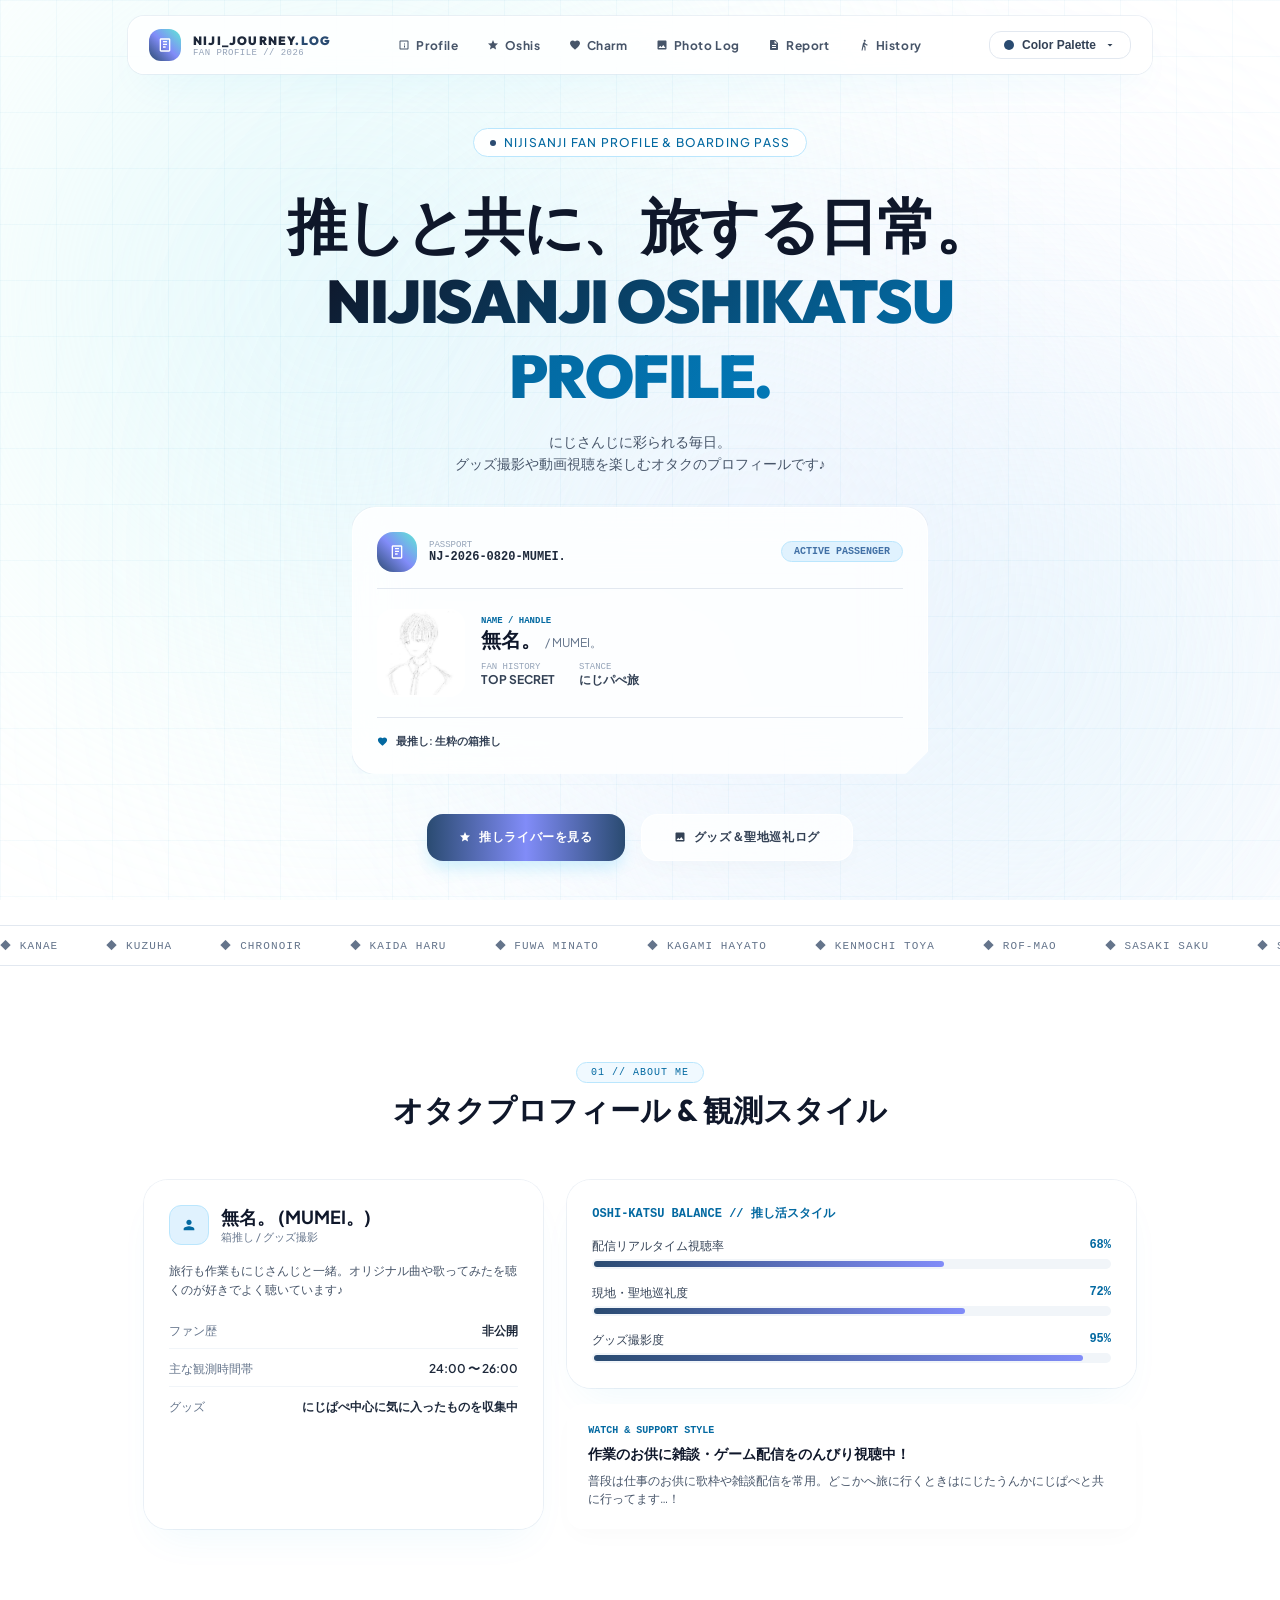
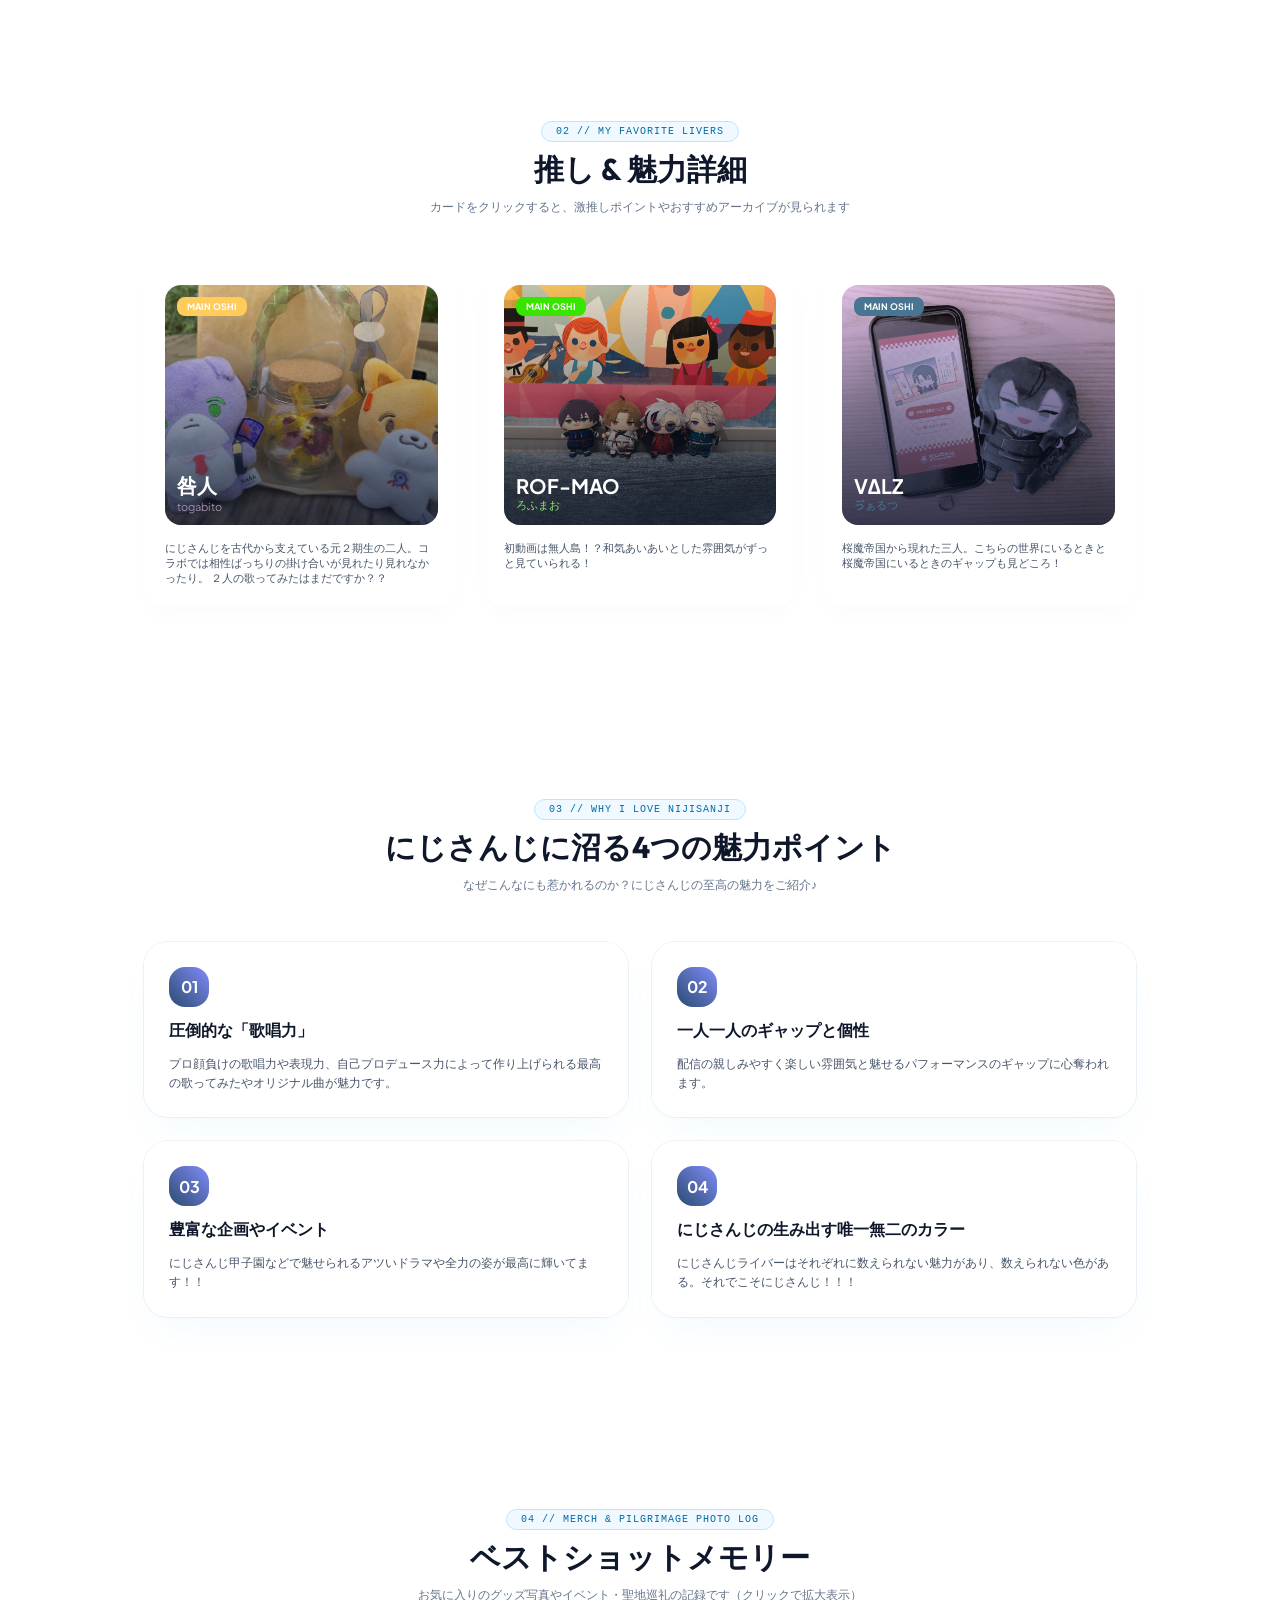
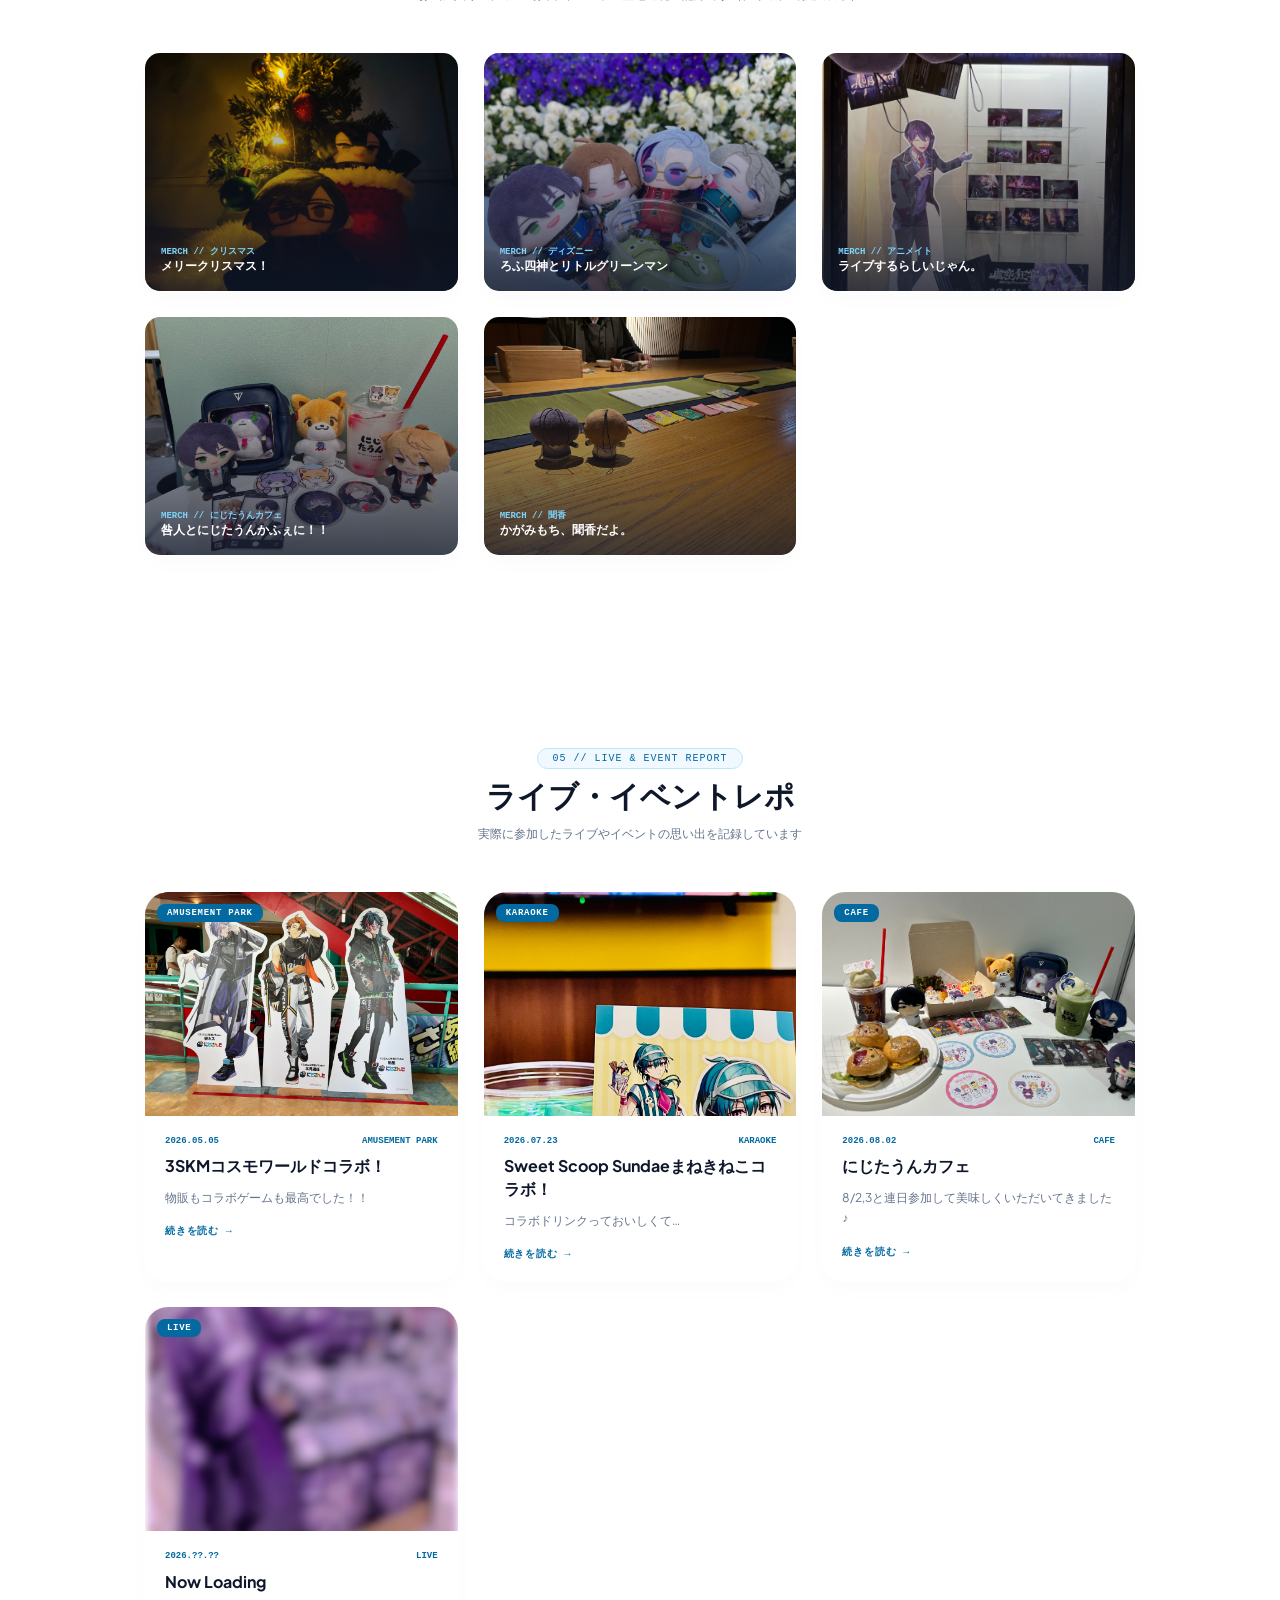
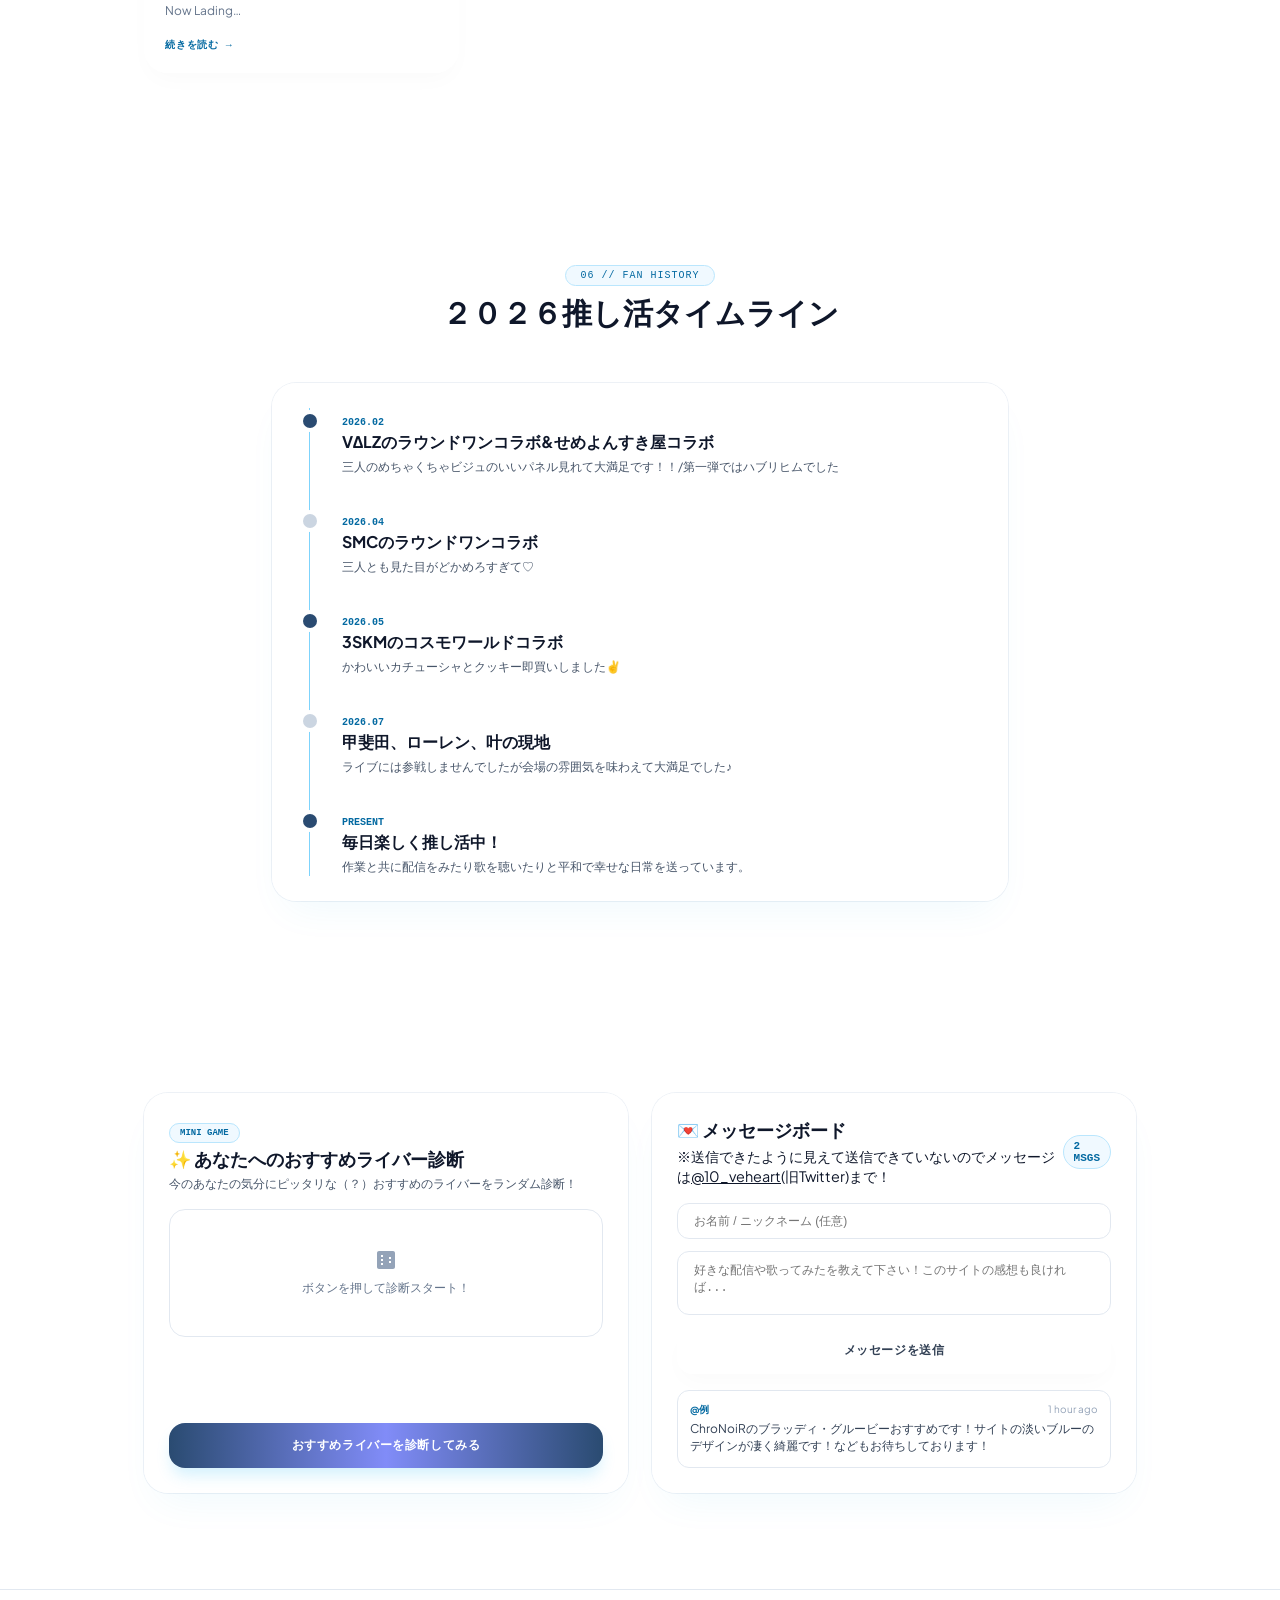
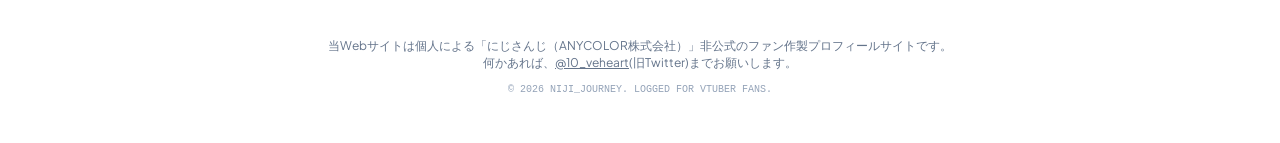
==== index.html @ f62134fb "?" ====
<!doctype html>
<html lang="ja">
  <head>
    <meta charset="UTF-8" />
    <meta name="viewport" content="width=device-width, initial-scale=1.0" />
    <title>NIJI_JOURNEY // 無名's プロフィール</title>
    <link rel="stylesheet" href="style.css" />
    <link rel="icon" href="./images/favicon.ico" />

    <!-- Google Fonts -->
    <link rel="preconnect" href="https://fonts.googleapis.com" />
    <link rel="preconnect" href="https://fonts.gstatic.com" crossorigin />
    <link
      href="https://fonts.googleapis.com/css2?family=Outfit:wght@300;400;600;700;800;900&family=Plus+Jakarta+Sans:wght@400;600;700;800&family=Shippori+Mincho:wght@500;700&family=Zen+Kaku+Gothic+Ne[...]"
      rel="stylesheet"
    />
  </head>

  <body>
    <!-- Loading Overlay -->
    <div id="loadingOverlay">
      <div class="extracted-style-001">
        <div class="extracted-style-002">
          <div class="extracted-style-003"></div>
          <div class="extracted-style-004">
            <svg class="svg-icon" viewBox="0 0 24 24">
              <path
                d="M21 16v-2l-8-5V3.5c0-.83-.67-1.5-1.5-1.5S10 2.67 10 3.5V9l-8 5v2l8-2.5V19l-2 1.5V22l3.5-1 3.5 1v-1.5L13 19v-5.5l8 2.5z"
              />
            </svg>
          </div>
        </div>

        <div>
          <h2 class="extracted-style-005">
            NIJI_JOURNEY // PASSPORT VERIFICATION
          </h2>
          <p class="extracted-style-006">LOADING FAN PROFILE & MERCH LOG...</p>
        </div>

        <div class="extracted-style-007">
          <div class="extracted-style-008" id="loadingBar"></div>
        </div>

        <div class="extracted-style-009">
          <span> NIJISANJI </span>
          <span class="extracted-style-010" id="loadingPercent">0%</span>
        </div>
      </div>
    </div>

    <!-- Ambient Glow Orbs -->
    <div class="extracted-style-011">
      <div id="orb1" class="ambient-orb"></div>
      <div id="orb2" class="ambient-orb"></div>
      <div id="orb3" class="ambient-orb"></div>
      <div class="bg-grid"></div>
    </div>

    <!-- Navigation Header -->
    <header>
      <nav class="glass-panel">
        <a class="extracted-style-012" href="#">
          <div class="extracted-style-013">
            <svg class="svg-icon" viewBox="0 0 24 24">
              <path
                d="M18 2H6c-1.1 0-2 .9-2 2v16c0 1.1.9 2 2 2h12c1.1 0 2-.9 2-2V4c0-1.1-.9-2-2-2zm0 18H6V4h12v16zM9 6h6v2H9V6zm0 4h6v2H9v-2zm0 4h4v2H9v-2z"
              />
            </svg>
          </div>
          <div class="extracted-style-014">
            <span class="extracted-style-015"
              >NIJI_JOURNEY<span class="extracted-style-016">.LOG</span></span
            >
            <span class="extracted-style-017">FAN PROFILE // 2026</span>
          </div>
        </a>

        <div class="nav-links">
          <a href="#about"
            ><svg class="svg-icon" viewBox="0 0 24 24">
              <path
                d="M19 3H5c-1.1 0-2 .9-2 2v14c0 1.1.9 2 2 2h14c1.1 0 2-.9 2-2V5c0-1.1-.9-2-2-2zm0 16H5V5h14v14zm-7-2h2v-4h-2v4zm0-6h2V9h-2v2z"
              />
            </svg>
            Profile</a
          >
          <a href="#oshis"
            ><svg class="svg-icon" viewBox="0 0 24 24">
              <path
                d="M12 17.27L18.18 21l-1.64-7.03L22 9.24l-7.19-.61L12 2 9.19 8.63 2 9.24l5.46 4.73L5.82 21z"
              />
            </svg>
            Oshis</a
          >
          <a href="#charm"
            ><svg class="svg-icon" viewBox="0 0 24 24">
              <path
                d="M12 21.35l-1.45-1.32C5.4 15.36 2 12.28 2 8.5 2 5.42 4.42 3 7.5 3c1.74 0 3.41.81 4.5 2.09C13.09 3.81 14.76 3 16.5 3 19.58 3 22 5.42 22 8.5c0 3.78-3.4 6.86-8.55 11.54L12 21.35z"
              />
            </svg>
            Charm</a
          >
          <a href="#gallery"
            ><svg class="svg-icon" viewBox="0 0 24 24">
              <path
                d="M21 19V5c0-1.1-.9-2-2-2H5c-1.1 0-2 .9-2 2v14c0 1.1.9 2 2 2h14c1.1 0 2-.9 2-2zM8.5 13.5l2.5 3.01L14.5 12l4.5 6H5l3.5-4.5z"
              />
            </svg>
            Photo Log</a
          >
          <a href="#reports"
            ><svg class="svg-icon" viewBox="0 0 24 24">
              <path
                d="M14 2H6c-1.1 0-2 .9-2 2v16c0 1.1.9 2 2 2h12c1.1 0 2-.9 2-2V8l-6-6zm2 16H8v-2h8v2zm0-4H8v-2h8v2zm-3-5V3.5L18.5 9H13z"
              />
            </svg>
            Report</a
          >
          <a href="#history"
            ><svg class="svg-icon" viewBox="0 0 24 24">
              <path
                d="M13.5 5.5c1.1 0 2-.9 2-2s-.9-2-2-2-2 .9-2 2 .9 2 2 2zM9.8 8.9L7 23h2.1l1.8-8 2.1 2v6h2v-7.5l-2.1-2 .6-3c1.3 1.5 3.3 2.5 5.5 2.5v-2c-1.9 0-3.5-1-4.3-2.4l-1-1.6c-.4-.6-1-1-1.7-1-[...]"
              />
            </svg>
            History</a
          >
        </div>

        <div class="dropdown">
          <button class="extracted-style-018">
            <span class="extracted-style-019"></span>
            <span>Color Palette</span>
            <svg class="svg-icon" viewBox="0 0 24 24">
              <path d="M7 10l5 5 5-5z" />
            </svg>
          </button>

          <div class="dropdown-menu glass-panel">
            <p class="extracted-style-020">Cold Gradient Palette</p>
            <button
              data-action="set-theme"
              data-theme="default"
              class="theme-btn"
            >
              <span class="extracted-style-021"
                ><span class="extracted-style-022"></span> Original</span
              >
              <span class="extracted-style-023">Default</span>
            </button>
            <button
              data-action="set-theme"
              data-theme="theme-lavender"
              class="theme-btn"
            >
              <span class="extracted-style-021"
                ><span class="extracted-style-024"></span> We all came from
                there</span
              >
              <span class="extracted-style-025">剣持刀也</span>
            </button>
            <button
              data-action="set-theme"
              data-theme="theme-mint"
              class="theme-btn"
            >
              <span class="extracted-style-021"
                ><span class="extracted-style-026"></span> internet</span
              >
              <span class="extracted-style-027">黛灰</span>
            </button>
            <button
              data-action="set-theme"
              data-theme="theme-aurora"
              class="theme-btn"
            >
              <span class="extracted-style-021"
                ><span class="extracted-style-028"></span> Pretzels</span
              >
              <span class="extracted-style-029">ルンルン</span>
            </button>
            <button
              data-action="set-theme"
              data-theme="theme-ocean"
              class="theme-btn"
            >
              <span class="extracted-style-021"
                ><span class="extracted-style-030"></span> Trout salmon</span
              >
              <span class="extracted-style-031">渚トラウト</span>
            </button>
          </div>
        </div>
      </nav>
    </header>

    <!-- Hero Section -->
    <section class="hero">
      <div class="extracted-style-032">
        <div class="extracted-style-033">
          <span class="extracted-style-034"></span>
          <span>NIJISANJI FAN PROFILE & BOARDING PASS</span>
        </div>

        <div class="extracted-style-035">
          <h1 class="hero-title">
            推しと共に、旅する日常。<br />
            <span class="text-hologram"> NIJISANJI OSHIKATSU PROFILE. </span>
          </h1>
          <p class="extracted-style-036">
            にじさんじに彩られる毎日。<br />
            グッズ撮影や動画視聴を楽しむオタクのプロフィールです♪
          </p>
        </div>

        <!-- Boarding Pass / Passport Graphic Card -->
        <div class="glass-panel ticket-shape extracted-style-037">
          <!-- Header -->
          <div class="extracted-style-038">
            <div class="extracted-style-039">
              <div class="extracted-style-040">
                <svg class="svg-icon" viewBox="0 0 24 24">
                  <path
                    d="M18 2H6c-1.1 0-2 .9-2 2v16c0 1.1.9 2 2 2h12c1.1 0 2-.9 2-2V4c0-1.1-.9-2-2-2zm0 18H6V4h12v16zM9 6h6v2H9V6zm0 4h6v2H9v-2zm0 4h4v2H9v-2z"
                  />
                </svg>
              </div>
              <div>
                <p class="extracted-style-041">PASSPORT</p>
                <p class="extracted-style-042">NJ-2026-0820-MUMEI.</p>
              </div>
            </div>
            <span class="extracted-style-043"> ACTIVE PASSENGER </span>
          </div>

          <!-- Ticket Content -->
          <div class="extracted-style-044">
            <div class="extracted-style-045">
              <img
                class="extracted-style-046"
                src="images/me.jpeg"
                alt="Avatar"
              />
            </div>

            <div class="extracted-style-047">
              <div>
                <p class="extracted-style-048">NAME / HANDLE</p>
                <h3 class="extracted-style-049">
                  無名。
                  <span class="extracted-style-050">/ MUMEI。</span>
                </h3>
              </div>

              <div class="extracted-style-051">
                <div>
                  <p class="extracted-style-052">FAN HISTORY</p>
                  <p class="extracted-style-053">TOP SECRET</p>
                </div>
                <div>
                  <p class="extracted-style-052">STANCE</p>
                  <p class="extracted-style-053">にじパぺ旅</p>
                </div>
              </div>
            </div>
          </div>

          <!-- Footer Info -->
          <div class="extracted-style-054">
            <div class="extracted-style-055">
              <span class="extracted-style-056"
                ><svg class="svg-icon" viewBox="0 0 24 24">
                  <path
                    d="M12 21.35l-1.45-1.32C5.4 15.36 2 12.28 2 8.5 2 5.42 4.42 3 7.5 3c1.74 0 3.41.81 4.5 2.09C13.09 3.81 14.76 3 16.5 3 19.58 3 22 5.42 22 8.5c0 3.78-3.4 6.86-8.55 11.54L12 21.3[...]"
                  /></svg
              ></span>
              <span>最推し: 生粋の箱推し</span>
            </div>
          </div>
        </div>

        <!-- CTA Buttons -->
        <div class="extracted-style-057">
          <a href="#oshis" class="btn-primary">
            <svg class="svg-icon" viewBox="0 0 24 24">
              <path
                d="M12 17.27L18.18 21l-1.64-7.03L22 9.24l-7.19-.61L12 2 9.19 8.63 2 9.24l5.46 4.73L5.82 21z"
              />
            </svg>
            <span>推しライバーを見る</span>
          </a>
          <a href="#gallery" class="btn-secondary glass-card">
            <svg class="svg-icon" viewBox="0 0 24 24">
              <path
                d="M21 19V5c0-1.1-.9-2-2-2H5c-1.1 0-2 .9-2 2v14c0 1.1.9 2 2 2h14c1.1 0 2-.9 2-2zM8.5 13.5l2.5 3.01L14.5 12l4.5 6H5l3.5-4.5z"
              />
            </svg>
            <span>グッズ＆聖地巡礼ログ</span>
          </a>
        </div>
      </div>
    </section>

    <!-- Marquee Ticker -->
    <div class="marquee-wrapper">
      <div class="marquee-track marquee-track-left">
        <div class="marquee-content">
          <span>◆ KANAE</span>
          <span>◆ KUZUHA</span>
          <span>◆ CHRONOIR</span>
          <span>◆ KAIDA HARU</span>
          <span>◆ FUWA MINATO</span>
          <span>◆ KAGAMI HAYATO</span>
          <span>◆ KENMOCHI TOYA</span>
          <span>◆ ROF-MAO</span>
          <span>◆ SASAKI SAKU</span>
          <span>◆ SIINA YUIKA</span>
          <span>◆ SAKUYUI</span>
          <span>◆ NANASE SUZUNA</span>
          <span>◆ SAOTOME BERRY</span>
          <span>◆ KIRARA TAMAKO</span>
          <span>◆ SAKAYORI SOMA</span>
          <span>◆ NAGISA TROUTO</span>
          <span>◆ SPECIALE</span>
          <span>◆ NAGAO KEI</span>
          <span>◆ GENZUKI TOJIRO</span>
          <span>◆ KAIDA HARU</span>
          <span>◆ VΔLZ</span>
          <span>◆ TATITUTE TOTO</span>
          <span>◆ SHIORIHA RURI</span>
          <span>◆ MILAN･KESTREL</span>
          <span>◆ MITARASHIDAN</span>
          <span>◆ KUZUHA ＠ Vampire</span>
          <span>◆ KANAE ＠ Angel</span>
          <span>◆ KAGAMI HAYATO ＠ CEO</span>
          <span>◆ FUWA MINATO ＠ Host</span>
          <span>◆ KENMOCHI TOYA ＠ Studento</span>
          <span>◆ YUMEOI KAKERU ＠ Singer</span>
          <span>◆ VACHSS</span>
        </div>
      </div>
    </div>

    <!-- Section 1: About Me -->
    <section id="about">
      <div class="section-header">
        <span class="section-badge">01 // ABOUT ME</span>
        <h2 class="section-title">オタクプロフィール & 観測スタイル</h2>
      </div>

      <div class="grid-12">
        <div class="col-span-12 col-span-md-5 glass-panel extracted-style-058">
          <div>
            <div class="extracted-style-059">
              <div class="extracted-style-060">
                <svg class="svg-icon" viewBox="0 0 24 24">
                  <path
                    d="M12 12c2.21 0 4-1.79 4-4s-1.79-4-4-4-4 1.79-4 4 1.79 4 4 4zm0 2c-2.67 0-8 1.34-8 4v2h16v-2c0-2.66-5.33-4-8-4z"
                  />
                </svg>
              </div>
              <div>
                <h3 class="extracted-style-061">無名。 (MUMEI。)</h3>
                <p class="extracted-style-062">箱推し / グッズ撮影</p>
              </div>
            </div>

            <p class="extracted-style-063">
              旅行も作業もにじさんじと一緒。オリジナル曲や歌ってみたを聴くのが好きでよく聴いています♪
            </p>

            <div class="extracted-style-064">
              <div class="extracted-style-065">
                <span class="extracted-style-066">ファン歴</span>
                <span class="extracted-style-067">非公開</span>
              </div>
              <div class="extracted-style-065">
                <span class="extracted-style-066">主な観測時間帯</span>
                <span class="extracted-style-067">24:00 〜 26:00</span>
              </div>
              <div class="extracted-style-068">
                <span class="extracted-style-066">グッズ</span>
                <span class="extracted-style-067"
                  >にじぱぺ中心に気に入ったものを収集中</span
                >
              </div>
            </div>
          </div>
        </div>

        <div class="col-span-12 col-span-md-7 extracted-style-035">
          <div class="glass-panel extracted-style-069">
            <h4 class="extracted-style-070">
              OSHI-KATSU BALANCE // 推し活スタイル
            </h4>

            <div>
              <div class="extracted-style-071">
                <span class="extracted-style-072">配信リアルタイム視聴率</span>
                <span class="extracted-style-073">68%</span>
              </div>
              <div class="extracted-style-074">
                <div class="extracted-style-075"></div>
              </div>
            </div>

            <div>
              <div class="extracted-style-071">
                <span class="extracted-style-072">現地・聖地巡礼度</span>
                <span class="extracted-style-073">72%</span>
              </div>
              <div class="extracted-style-074">
                <div class="extracted-style-076"></div>
              </div>
            </div>

            <div>
              <div class="extracted-style-071">
                <span class="extracted-style-072">グッズ撮影度</span>
                <span class="extracted-style-073">95%</span>
              </div>
              <div class="extracted-style-074">
                <div class="extracted-style-077"></div>
              </div>
            </div>
          </div>

          <div class="glass-card extracted-style-078">
            <span class="extracted-style-079">WATCH & SUPPORT STYLE</span>
            <h4 class="extracted-style-080">
              作業のお供に雑談・ゲーム配信をのんびり視聴中！
            </h4>
            <p class="extracted-style-081">
              普段は仕事のお供に歌枠や雑談配信を常用。どこかへ旅に行くときはにじたうんかにじぱぺと共に行ってます…！
            </p>
          </div>
        </div>
      </div>
    </section>

    <!-- Section 2: Oshis -->
    <section id="oshis">
      <div class="section-header">
        <span class="section-badge">02 // MY FAVORITE LIVERS</span>
        <h2 class="section-title">推し & 魅力詳細</h2>
        <p class="extracted-style-082">
          カードをクリックすると、激推しポイントやおすすめアーカイブが見られます
        </p>
      </div>

      <div class="grid-3">
        <!-- Liver Card 1 -->
        <div
          data-action="toggle-liver-modal"
          data-key="kanae"
          class="glass-card extracted-style-083"
        >
          <div class="extracted-style-084">
            <img
              class="extracted-style-085"
              src="images/tgbt.jpeg"
              alt="咎人"
            />
            <div class="extracted-style-086"></div>
            <span class="extracted-style-087">MAIN OSHI</span>
            <div class="extracted-style-088">
              <h3 class="extracted-style-089">咎人</h3>
              <p class="extracted-style-090">togabito</p>
            </div>
          </div>

          <div class="extracted-style-091">
            <p class="extracted-style-092">
              にじさんじを古代から支えている元２期生の二人。コラボでは相性ばっちりの掛け合いが見れたり見れなかったり。
              ２人の歌ってみたはまだですか？？
            </p>
          </div>
        </div>

        <!-- Liver Card 2 -->
        <div
          data-action="toggle-liver-modal"
          data-key="fuwa"
          class="glass-card extracted-style-083"
        >
          <div class="extracted-style-084">
            <img
              class="extracted-style-085"
              src="images/rfmo.jpeg"
              alt="不破湊"
            />
            <div class="extracted-style-086"></div>
            <span class="extracted-style-093">MAIN OSHI</span>
            <div class="extracted-style-088">
              <h3 class="extracted-style-089">ROF-MAO</h3>
              <p class="extracted-style-094">ろふまお</p>
            </div>
          </div>

          <div class="extracted-style-091">
            <p class="extracted-style-092">
              初動画は無人島！？和気あいあいとした雰囲気がずっと見ていられる！
            </p>
          </div>
        </div>

        <!-- Liver Card 3 -->
        <div
          data-action="toggle-liver-modal"
          data-key="kaida"
          class="glass-card extracted-style-083"
        >
          <div class="extracted-style-084">
            <img
              class="extracted-style-085"
              src="images/ngo.JPG"
              alt="甲斐田晴"
            />
            <div class="extracted-style-086"></div>
            <span class="extracted-style-095">MAIN OSHI</span>
            <div class="extracted-style-088">
              <h3 class="extracted-style-089">VΔLZ</h3>
              <p class="extracted-style-096">ゔぁるつ</p>
            </div>
          </div>

          <div class="extracted-style-091">
            <p class="extracted-style-092">
              桜魔帝国から現れた三人。こちらの世界にいるときと桜魔帝国にいるときのギャップも見どころ！
            </p>
          </div>
        </div>
      </div>
    </section>

    <!-- Section 3: Charm -->
    <section id="charm">
      <div class="section-header">
        <span class="section-badge">03 // WHY I LOVE NIJISANJI</span>
        <h2 class="section-title">にじさんじに沼る4つの魅力ポイント</h2>
        <p class="extracted-style-082">
          なぜこんなにも惹かれるのか？にじさんじの至高の魅力をご紹介♪
        </p>
      </div>

      <div class="grid-2">
        <div class="glass-panel extracted-style-097">
          <div class="extracted-style-098">01</div>
          <h3 class="extracted-style-099">圧倒的な「歌唱力」</h3>
          <p class="extracted-style-100">
            プロ顔負けの歌唱力や表現力、自己プロデュース力によって作り上げられる最高の歌ってみたやオリジナル曲が魅力です。
          </p>
        </div>

        <div class="glass-panel extracted-style-097">
          <div class="extracted-style-098">02</div>
          <h3 class="extracted-style-099">一人一人のギャップと個性</h3>
          <p class="extracted-style-100">
            配信の親しみやすく楽しい雰囲気と魅せるパフォーマンスのギャップに心奪われます。
          </p>
        </div>

        <div class="glass-panel extracted-style-097">
          <div class="extracted-style-098">03</div>
          <h3 class="extracted-style-099">豊富な企画やイベント</h3>
          <p class="extracted-style-100">
            にじさんじ甲子園などで魅せられるアツいドラマや全力の姿が最高に輝いてます！！
          </p>
        </div>

        <div class="glass-panel extracted-style-097">
          <div class="extracted-style-098">04</div>
          <h3 class="extracted-style-099">
            にじさんじの生み出す唯一無二のカラー
          </h3>
          <p class="extracted-style-100">
            にじさんじライバーはそれぞれに数えられない魅力があり、数えられない色がある。それでこそにじさんじ！！！
          </p>
        </div>
      </div>
    </section>

    <!-- Section 4: Merch & Pilgrimage Photo Gallery -->
    <section id="gallery">
      <div class="section-header">
        <span class="section-badge">04 // MERCH & PILGRIMAGE PHOTO LOG</span>
        <h2 class="section-title">ベストショットメモリー</h2>
        <p class="extracted-style-082">
          お気に入りのグッズ写真やイベント・聖地巡礼の記録です（クリックで拡大表示）
        </p>
      </div>

      <div id="galleryGrid" class="grid-3">
        <div
          class="gallery-item glass-card extracted-style-101"
          data-action="open-lightbox"
          data-src="images/Xmas.jpeg"
          data-title="クリスマス: 長尾景、四季凪アキラ"
          data-description="百均のクリスマスツリーと共に撮りました♪"
        >
          <img
            class="extracted-style-085"
            src="images/Xmas.jpeg"
            alt="聖地巡礼"
          />
          <div class="extracted-style-102">
            <span class="extracted-style-103">MERCH // クリスマス</span>
            <p class="extracted-style-104">メリークリスマス！</p>
          </div>
        </div>

        <div
          class="gallery-item glass-card extracted-style-101"
          data-action="open-lightbox"
          data-src="images/greenman.jpeg"
          data-title="ディズニー: ROF-MAO四神"
          data-description="片手で無理やりかわいく撮影しました♡"
        >
          <img
            class="extracted-style-085"
            src="images/greenman.jpeg"
            alt="グッズ"
          />
          <div class="extracted-style-102">
            <span class="extracted-style-103">MERCH // ディズニー</span>
            <p class="extracted-style-104">ろふ四神とリトルグリーンマン</p>
          </div>
        </div>

        <div
          class="gallery-item glass-card extracted-style-101"
          data-action="open-lightbox"
          data-src="images/mcmc.jpeg"
          data-title="アニメイト: 剣持刀也、剣持刀子"
          data-description="現地参戦できるのでそわそわしてます…。"
        >
          <img
            class="extracted-style-085"
            src="images/mcmc.jpeg"
            alt="フェス"
          />
          <div class="extracted-style-102">
            <span class="extracted-style-103">MERCH // アニメイト</span>
            <p class="extracted-style-104">ライブするらしいじゃん。</p>
          </div>
        </div>

        <div
          class="gallery-item glass-card extracted-style-101"
          data-action="open-lightbox"
          data-src="images/tgtown.jpeg"
          data-title="にじたうんカフェ: 咎人"
          data-description="咎人っていいですよね。"
        >
          <img
            class="extracted-style-085"
            src="images/tgtown.jpeg"
            alt="グッズ"
          />
          <div class="extracted-style-102">
            <span class="extracted-style-103">MERCH // にじたうんカフェ</span>
            <p class="extracted-style-104">咎人とにじたうんかふぇに！！</p>
          </div>
        </div>

        <div
          class="gallery-item glass-card extracted-style-101"
          data-action="open-lightbox"
          data-src="images/kgmmc.jpeg"
          data-title="聞香: 加賀美ハヤト、剣持刀也"
          data-description="和の文化を共に嗜みました♪"
        >
          <img
            class="extracted-style-085"
            src="images/kgmmc.jpeg"
            alt="グッズ"
          />
          <div class="extracted-style-102">
            <span class="extracted-style-103">MERCH // 聞香</span>
            <p class="extracted-style-104">かがみもち、聞香だよ。</p>
          </div>
        </div>
      </div>
    </section>

    <!-- Section 5: Live & Event Reports -->
    <section id="reports">
      <div class="section-header">
        <span class="section-badge">05 // LIVE & EVENT REPORT</span>
        <h2 class="section-title">ライブ・イベントレポ</h2>
        <p class="extracted-style-082">
          実際に参加したライブやイベントの思い出を記録しています
        </p>
      </div>

      <div class="report-grid">
        <article
          class="report-card glass-card"
          data-action="open-report"
          data-title="3SKMコスモワールドコラボ！"
          data-date="2026.05.05"
          data-type="AMUSEMENT PARK"
          data-image="images/cosumo.jpeg"
          data-description="3SKMのコスモワールドコラボに行ってきました！まずは普通に遊園地を楽しもう！ということでジェットコースターに乗ってみたものの想像以上に怖くて半泣きでした…。コラボしているゲームにチャレンジしようと思ったらまさかの整理券が必要ということで、待っている間にスタンプラリーをしました♪六ケ所スタンプを集めリストバンドをGET！そんなことをしてる間にコラボゲームの順番が来たのでコラボゲームにチャレンジしました！結果は色紙セットをGET！！物販ではネスくんと魁星くんのカチューシャや缶バッジ、コラボクッキーなどを買いました！！大満足のコラボでした♡"
        >
          <div class="report-image">
            <img src="images/cosumo.jpeg" alt="3SKMコスモワールドコラボ！" />
            <span class="report-label">AMUSEMENT PARK</span>
          </div>
          <div class="report-content">
            <div class="report-meta">
              <span>2026.05.05</span>
              <span>AMUSEMENT PARK</span>
            </div>
            <h3>3SKMコスモワールドコラボ！</h3>
            <p>物販もコラボゲームも最高でした！！</p>
            <span class="report-more">続きを読む &rarr;</span>
          </div>
        </article>

        <article
          class="report-card glass-card"
          data-action="open-report"
          data-title="Sweet Scoop Sundaeまねきねこコラボ！"
          data-date="2026.07.23"
          data-type="KARAOKE"
          data-image="images/ryushe.jpeg"
          data-description="Sweet Scoop Sundaeまねきねこコラボに行ってきました！行くまでの間の電車はコラボ壁紙が貰える歌を覚えるRTA…。まず！コラボドリンクがかわいい上に美味しく、ポストカードも無事ドリンクと同じ緑仙の物をゲットでき大満足♪確証論のMVをバックに撮影しました📷長時間滞在できたのでその時に「これはただのゲームです。」をプレイしましたが一度はプレイすべき名作感が強かったです✨"
        >
          <div class="report-image">
            <img
              src="images/ryushe.jpeg"
              alt="Sweet Scoop Sundaeまねきねこコラボ！"
            />
            <span class="report-label">KARAOKE</span>
          </div>
          <div class="report-content">
            <div class="report-meta">
              <span>2026.07.23</span>
              <span>KARAOKE</span>
            </div>
            <h3>Sweet Scoop Sundaeまねきねこコラボ！</h3>
            <p>コラボドリンクっておいしくて…</p>
            <span class="report-more">続きを読む &rarr;</span>
          </div>
        </article>

        <article
          class="report-card glass-card"
          data-action="open-report"
          data-title="にじたうんカフェ"
          data-date="2026.08.02"
          data-type="CAFE"
          data-image="images/24cafe.jpeg"
          data-description="めちゃくちゃかわいいごはんとドリンク…食べるのがもったいなぁと思いながらも美味しくいただきました…！！！一日目はもけもけ ぷちばーがせっと、にぎにぎ おにぎりぼっくす、はじける こーらふろーと、ぱやぱやふろーとまっちゃらて、をいただきました！ぷちばーがーはサンドされてるもの、おにぎりは中の具材がそれぞれ違い味の違いが楽しかったです♪二日目はふわふわ わふうぱんけーき、しゅわしゅわ！ほわいとそーだ、ぱやぱやふろーと まっちゃらて、をいただきました！わふうぱんけーきがちゃんと和風の味わいで美味しかったです♡"
        >
          <div class="report-image">
            <img src="images/24cafe.jpeg" alt="にじたうんカフェ" />
            <span class="report-label">CAFE</span>
          </div>
          <div class="report-content">
            <div class="report-meta">
              <span>2026.08.02</span>
              <span>CAFE</span>
            </div>
            <h3>にじたうんカフェ</h3>
            <p>8/2,3と連日参加して美味しくいただいてきました♪</p>
            <span class="report-more">続きを読む &rarr;</span>
          </div>
        </article>

        <article
          class="report-card glass-card"
          data-action="open-report"
          data-title="Now Loading"
          data-date="2026.??.??"
          data-type="LIVE"
          data-image="images/knmc@live.jpeg"
          data-description="Now Lading…"
        >
          <div class="report-image">
            <img src="images/knmc@live.jpeg" alt="Now Loading" />
            <span class="report-label">LIVE</span>
          </div>
          <div class="report-content">
            <div class="report-meta">
              <span>2026.??.??</span>
              <span>LIVE</span>
            </div>
            <h3>Now Loading</h3>
            <p>Now Lading…</p>
            <span class="report-more">続きを読む &rarr;</span>
          </div>
        </article>
      </div>
    </section>

    <!-- Section 6: Timeline -->
    <section class="extracted-style-105" id="history">
      <div class="section-header">
        <span class="section-badge">06 // FAN HISTORY</span>
        <h2 class="section-title">２０２６推し活タイムライン</h2>
      </div>

      <div class="glass-panel extracted-style-106">
        <div class="extracted-style-107">
          <div class="timeline-item">
            <div class="timeline-dot"></div>
            <span class="extracted-style-108">2026.02</span>
            <h4 class="extracted-style-109">
              VΔLZのラウンドワンコラボ&せめよんすき屋コラボ
            </h4>
            <p class="extracted-style-110">
              三人のめちゃくちゃビジュのいいパネル見れて大満足です！！/第一弾ではハブリヒムでした
            </p>
          </div>

          <div class="timeline-item">
            <div class="timeline-dot extracted-style-111"></div>
            <span class="extracted-style-108">2026.04</span>
            <h4 class="extracted-style-109">SMCのラウンドワンコラボ</h4>
            <p class="extracted-style-110">三人とも見た目がどかめろすぎて♡</p>
          </div>

          <div class="timeline-item">
            <div class="timeline-dot"></div>
            <span class="extracted-style-108">2026.05</span>
            <h4 class="extracted-style-109">3SKMのコスモワールドコラボ</h4>
            <p class="extracted-style-110">
              かわいいカチューシャとクッキー即買いしました✌
            </p>
          </div>

          <div class="timeline-item">
            <div class="timeline-dot extracted-style-111"></div>
            <span class="extracted-style-108">2026.07</span>
            <h4 class="extracted-style-109">甲斐田、ローレン、叶の現地</h4>
            <p class="extracted-style-110">
              ライブには参戦しませんでしたが会場の雰囲気を味わえて大満足でした♪
            </p>
          </div>

          <div class="timeline-item">
            <div class="timeline-dot"></div>
            <span class="extracted-style-108">PRESENT</span>
            <h4 class="extracted-style-109">毎日楽しく推し活中！</h4>
            <p class="extracted-style-110">
              作業と共に配信をみたり歌を聴いたりと平和で幸せな日常を送っています。
            </p>
          </div>
        </div>
      </div>
    </section>

    <!-- Section 6: Interactive Area -->
    <section id="connect">
      <div class="grid-2">
        <!-- Mini Game Diagnostic -->
        <div class="glass-panel extracted-style-112">
          <div>
            <span class="extracted-style-113">MINI GAME</span>
            <h3 class="extracted-style-114">
              ✨ あなたへのおすすめライバー診断
            </h3>
            <p class="extracted-style-115">
              今のあなたの気分にピッタリな（？）おすすめのライバーをランダム診断！
            </p>

            <div class="extracted-style-116" id="diagnosticBox">
              <svg class="svg-icon extracted-style-117" viewBox="0 0 24 24">
                <path
                  d="M19 3H5c-1.1 0-2 .9-2 2v14c0 1.1.9 2 2 2h14c1.1 0 2-.9 2-2V5c0-1.1-.9-2-2-2zM7 7h2v2H7V7zm0 4h2v2H7v-2zm0 4h2v2H7v-2zm10 0h-2v-2h2v2zm0-4h-2v-2h2v2zm0-4h-2V7h2v2z"
                />
              </svg>
              <p class="extracted-style-082">ボタンを押して診断スタート！</p>
            </div>
          </div>

          <button
            data-action="run-diagnostic"
            class="btn-primary extracted-style-118"
          >
            おすすめライバーを診断してみる
          </button>
        </div>

        <!-- Message Board -->
        <div class="glass-panel extracted-style-069">
          <div class="extracted-style-119">
            <h3 class="extracted-style-061">
              💌 メッセージボード
              <span
                style="
                  display: block;
                  font-size: 0.8em;
                  font-weight: normal;
                  margin-top: 4px;
                "
              >
                ※送信できたように見えて送信できていないのでメッセージは<a
                  href="https://x.com/10_veheart"
                  target="_blank"
                  rel="noopener noreferrer"
                  style="color: inherit"
                  >@10_veheart</a
                >(旧Twitter)まで！
              </span>
            </h3>
            <span class="extracted-style-120" id="msgCount">2 MSGS</span>
          </div>

          <form
            class="extracted-style-121"
            data-action="message-submit"
            action="https://formspree.io/f/mbgrbrzg"
            method="POST"
          >
            <input
              type="text"
              id="senderName"
              name="sender"
              placeholder="お名前 / ニックネーム (任意)"
            />
            <textarea
              class="extracted-style-122"
              id="messageContent"
              name="message"
              required
              rows="3"
              placeholder="好きな配信や歌ってみたを教えて下さい！このサイトの感想も良ければ..."
            ></textarea>
            <button
              type="submit"
              class="btn-secondary glass-card extracted-style-118"
            >
              メッセージを送信
            </button>
          </form>

          <div class="extracted-style-123" id="messagesList">
            <div class="extracted-style-124">
              <div class="extracted-style-125">
                <span class="extracted-style-126">@例</span>
                <span>1 hour ago</span>
              </div>
              <p class="extracted-style-072">
                ChroNoiRのブラッディ・グルービーおすすめです！サイトの淡いブルーのデザインが凄く綺麗です！などもお待ちしております！
              </p>
            </div>
          </div>
        </div>
      </div>
    </section>

    <!-- Modals -->
    <div id="liverModal" class="modal-overlay hidden">
      <div class="glass-panel extracted-style-127">
        <button class="extracted-style-128" data-action="close-liver-modal">
          ✕
        </button>
        <div id="modalContent"></div>
      </div>
    </div>

    <div
      id="lightboxModal"
      class="modal-overlay hidden"
      data-action="close-lightbox"
    >
      <div
        class="glass-panel extracted-style-129"
        data-action="stop-propagation"
      >
        <div class="extracted-style-130">
          <h3 class="extracted-style-099" id="lightboxTitle"></h3>
          <button class="extracted-style-131" data-action="close-lightbox">
            ✕
          </button>
        </div>
        <div class="extracted-style-132">
          <img
            class="extracted-style-133"
            id="lightboxImg"
            src=""
            alt="Lightbox"
          />
        </div>
        <p class="extracted-style-081" id="lightboxDesc"></p>
      </div>
    </div>

    <!-- Footer -->
    <footer class="extracted-style-134">
      <div class="extracted-style-135">
        <p class="extracted-style-082">
          当Webサイトは個人による「にじさんじ（ANYCOLOR株式会社）」非公式のファン作製プロフィールサイトです。<br />
          何かあれば、<a
            href="https://x.com/10_veheart"
            target="_blank"
            rel="noopener noreferrer"
            style="color: inherit"
            >@10_veheart</a
          >(旧Twitter)までお願いします。
        </p>
        <p class="extracted-style-136">
          © 2026 NIJI_JOURNEY. LOGGED FOR VTUBER FANS.
        </p>
      </div>
    </footer>

    <!-- Toast Notification -->
    <div id="toast" class="glass-panel extracted-style-137">
      <span id="toastMsg">メッセージを送信しました！</span>
    </div>

    <!-- Report Modal -->
    <div id="reportModal" class="report-modal">
      <div class="report-modal-content glass-panel">
        <button
          id="reportModalClose"
          class="report-modal-close"
          aria-label="閉じる"
        >

        </button>
        <img id="reportModalImage" class="report-modal-image" src="" alt="" />
        <div class="report-modal-body">
          <div class="report-modal-meta">
            <span id="reportModalDate"></span>
            <span id="reportModalType"></span>
          </div>
          <h2 id="reportModalTitle"></h2>
          <p id="reportModalDescription"></p>
        </div>
      </div>
    </div>

    <!-- ページトップに戻るボタン -->
    <button
      id="pageTopBtn"
      class="page-top-btn"
      aria-label="ページトップへ戻る"
    >
      <img id="pageTopImg" src="" alt="Top" />
    </button>

    <script src="script.js" defer></script>
  </body>
</html>
---- style.css ----
/* CSS Reset & Dynamic Color Theme Variables */
*,
*::before,
*::after {
  box-sizing: border-box;
  margin: 0;
  padding: 0;
}

html {
  scroll-behavior: smooth;
  font-family: "Zen Kaku Gothic New", "Plus Jakarta Sans", sans-serif;
}

:root {
  --theme-50: #f0f9ff;
  --theme-100: #e0f2fe;
  --theme-200: #bae6fd;
  --theme-300: #7dd3fc;
  --theme-400: #2a4b71;
  --theme-500: #0369a1;
  --theme-600: #4170a5;
  --theme-accent: #2a4b71;
  --theme-glow: rgba(56, 189, 248, 0.22);
  --font-display: "Outfit", "Plus Jakarta Sans", sans-serif;
  --font-sans: "Zen Kaku Gothic New", "Plus Jakarta Sans", sans-serif;
  --font-mono: ui-monospace, SFMono-Regular, Menlo, Monaco, Consolas, monospace;
}

/* Palette 1: Soft Lavender Accent (Kanae / Kenmochi) */
body.theme-lavender {
  --theme-50: #faf5ff;
  --theme-100: #a590af;
  --theme-200: #a590af;
  --theme-300: #a590af;
  --theme-400: #674d9e;
  --theme-500: #a590af;
  --theme-600: #674d9e;
  --theme-accent: #a590af;
  --theme-glow: rgba(192, 132, 252, 0.22);
}

/* Palette 2: Pale Mint & Aqua Accent (Kagami / Kaida) */
body.theme-mint {
  --theme-50: #f0fdf4;
  --theme-100: #086776;
  --theme-200: #086776;
  --theme-300: #086776;
  --theme-400: #38757e;
  --theme-500: #086776;
  --theme-600: #ffffff;
  --theme-accent: #086776;
  --theme-glow: rgba(52, 211, 153, 0.22);
}

/* Palette 3: Aurora Twilight Indigo (ChroNoiR) */
body.theme-aurora {
  --theme-50: #f5f3ff;
  --theme-100: #d8e9fc;
  --theme-200: #d8e9fc;
  --theme-300: #d8e9fc;
  --theme-400: #f6f9ff;
  --theme-500: #d8e9fc;
  --theme-600: #f6f9ff;
  --theme-accent: #d8e9fc;
  --theme-glow: rgba(129, 140, 248, 0.22);
}

/* Palette 4: Crystal Ocean Cyan (ROF-MAO) */
body.theme-ocean {
  --theme-50: #ecfeff;
  --theme-100: #77b6c2;
  --theme-200: #77b6c2;
  --theme-300: #77b6c2;
  --theme-400: #faa370;
  --theme-500: #77b6c2;
  --theme-600: #faa370;
  --theme-accent: #77b6c2;
  --theme-glow: rgba(34, 211, 238, 0.22);
}

body {
  background-color: #ffffff;
  color: #1e293b;
  min-height: 100vh;
  position: relative;
  overflow-x: hidden;
  transition:
    background-color 0.7s,
    color 0.7s;
}

/* Custom Scrollbar */
::-webkit-scrollbar {
  width: 7px;
  height: 7px;
}
::-webkit-scrollbar-track {
  background: #ffffff;
}
::-webkit-scrollbar-thumb {
  background: #cbd5e1;
  border-radius: 9999px;
}
::-webkit-scrollbar-thumb:hover {
  background: var(--theme-400);
}

/* CSS3 Animations */
@keyframes float {
  0%,
  100% {
    transform: translateY(0px) rotate(0deg);
  }
  50% {
    transform: translateY(-12px) rotate(1deg);
  }
}

@keyframes pulseSlow {
  0%,
  100% {
    opacity: 1;
    transform: scale(1);
  }
  50% {
    opacity: 0.7;
    transform: scale(1.03);
  }
}

@keyframes scroll-left {
  from {
    transform: translateX(0%);
  }
  to {
    transform: translateX(-50%);
  }
}

@keyframes scroll-right {
  from {
    transform: translateX(-50%);
  }
  to {
    transform: translateX(0%);
  }
}

@keyframes shine {
  0% {
    background-position: 200% 0;
  }
  100% {
    background-position: -200% 0;
  }
}

@keyframes spinSlow {
  0% {
    transform: rotate(0deg);
  }
  100% {
    transform: rotate(360deg);
  }
}

/* Glassmorphism Panels & Cards */
.glass-panel {
  background: rgba(255, 255, 255, 0.82);
  backdrop-filter: blur(28px);
  -webkit-backdrop-filter: blur(28px);
  border: 1px solid rgba(255, 255, 255, 0.95);
  box-shadow:
    0 20px 40px -15px rgba(14, 165, 233, 0.07),
    0 0 0 1px rgba(226, 232, 240, 0.6);
}

.glass-card {
  background: rgba(255, 255, 255, 0.76);
  backdrop-filter: blur(20px);
  -webkit-backdrop-filter: blur(20px);
  border: 1px solid rgba(255, 255, 255, 0.9);
  box-shadow: 0 10px 25px -5px rgba(0, 0, 0, 0.025);
  transition: all 0.4s cubic-bezier(0.16, 1, 0.3, 1);
}

.glass-card:hover {
  background: rgba(255, 255, 255, 0.96);
  border-color: var(--theme-300);
  transform: translateY(-5px);
  box-shadow: 0 20px 35px -10px var(--theme-glow);
}

/* Ticket Shape Cutout */
.ticket-shape {
  clip-path: polygon(
    0% 0%,
    100% 0%,
    100% calc(100% - 22px),
    calc(100% - 22px) 100%,
    0% 100%
  );
}

/* Hologram Text Effect */
.text-hologram {
  background: linear-gradient(
    135deg,
    #0f172a 0%,
    var(--theme-500) 35%,
    #0284c7 65%,
    #38bdf8 100%
  );
  background-size: 200% auto;
  -webkit-background-clip: text;
  -webkit-text-fill-color: transparent;
  animation: shine 6s linear infinite;
}

.svg-icon {
  width: 1em;
  height: 1em;
  fill: currentColor;
  display: inline-block;
  vertical-align: -0.125em;
}

/* Layout & Responsiveness */
.container {
  max-width: 1024px;
  margin: 0 auto;
  padding: 0 1rem;
}

#loadingOverlay {
  position: fixed;
  inset: 0;
  z-index: 100;
  background: #ffffff;
  display: flex;
  flex-direction: column;
  align-items: center;
  justify-content: center;
  padding: 1.5rem;
  transition: opacity 0.7s ease;
}

header {
  position: fixed;
  top: 1rem;
  left: 50%;
  transform: translateX(-50%);
  z-index: 50;
  width: 92%;
  max-width: 1024px;
}

nav {
  border-radius: 1rem;
  padding: 0.75rem 1.25rem;
  display: flex;
  align-items: center;
  justify-content: space-between;
  border: 1px solid rgba(255, 255, 255, 0.9);
  box-shadow: 0 20px 25px -5px rgba(224, 242, 254, 0.5);
}

.nav-links {
  display: none;
  gap: 1.75rem;
  font-size: 0.75rem;
  font-weight: 700;
  letter-spacing: 0.05em;
  color: #475569;
}

@media (min-width: 768px) {
  .nav-links {
    display: flex;
    align-items: center;
  }
}

.nav-links a {
  text-decoration: none;
  color: #475569;
  display: flex;
  align-items: center;
  gap: 0.375rem;
  transition: color 0.3s;
}

.nav-links a:hover {
  color: var(--theme-500);
}

.dropdown {
  position: relative;
}

.dropdown-menu {
  position: absolute;
  right: 0;
  top: 100%;
  margin-top: 0.5rem;
  display: none;
  padding: 0.5rem;
  border-radius: 1rem;
  width: 12rem;
  z-index: 50;
  flex-direction: column;
  gap: 0.25rem;
}

.dropdown:hover .dropdown-menu {
  display: flex;
}

.theme-btn {
  width: 100%;
  text-align: left;
  padding: 0.375rem 0.625rem;
  font-size: 0.75rem;
  font-weight: 500;
  border-radius: 0.75rem;
  background: transparent;
  border: none;
  color: #334155;
  display: flex;
  align-items: center;
  justify-content: space-between;
  cursor: pointer;
  transition: background-color 0.2s;
}

.theme-btn:hover {
  background-color: var(--theme-50);
}

.ambient-orb {
  position: absolute;
  border-radius: 9999px;
  pointer-events: none;
  z-index: 0;
  filter: blur(140px);
  transition: all 1s;
}

#orb1 {
  top: -8rem;
  left: -5rem;
  width: 850px;
  height: 850px;
  background: radial-gradient(
    circle,
    rgba(186, 230, 253, 0.5) 0%,
    rgba(204, 251, 241, 0.3) 50%,
    transparent 100%
  );
  animation: pulseSlow 7s ease-in-out infinite;
}

#orb2 {
  top: 33%;
  right: -7rem;
  width: 750px;
  height: 750px;
  background: radial-gradient(
    circle,
    rgba(204, 251, 241, 0.5) 0%,
    rgba(224, 231, 255, 0.4) 50%,
    transparent 100%
  );
}

#orb3 {
  bottom: -5rem;
  left: 25%;
  width: 850px;
  height: 850px;
  background: radial-gradient(
    circle,
    rgba(243, 232, 255, 0.4) 0%,
    rgba(224, 242, 254, 0.35) 50%,
    transparent 100%
  );
}

.bg-grid {
  position: fixed;
  inset: 0;
  pointer-events: none;
  z-index: 0;
  background-image:
    linear-gradient(to right, rgba(2, 132, 199, 0.04) 1px, transparent 1px),
    linear-gradient(to bottom, rgba(2, 132, 199, 0.04) 1px, transparent 1px);
  background-size: 3.5rem 3.5rem;
}

.hero {
  min-height: 100vh;
  display: flex;
  align-items: center;
  justify-content: center;
  padding-top: 8rem;
  padding-bottom: 4rem;
  position: relative;
  z-index: 10;
}

.hero-title {
  font-size: 2rem;
  font-weight: 900;
  font-family: var(--font-display);
  letter-spacing: -0.025em;
  line-height: 1.25;
  color: #0f172a;
}

@media (min-width: 640px) {
  .hero-title {
    font-size: 3rem;
  }
}
@media (min-width: 768px) {
  .hero-title {
    font-size: 3.75rem;
  }
}

.marquee-wrapper {
  width: 100%;
  background: rgba(255, 255, 255, 0.8);
  border-top: 1px solid #e2e8f0;
  border-bottom: 1px solid #e2e8f0;
  padding: 0.75rem 0;
  overflow: hidden;
  white-space: nowrap;
  position: relative;
  z-index: 20;
  backdrop-filter: blur(12px);
  display: flex;
  flex-direction: column;
  gap: 0.75rem;
}

.marquee-track {
  display: flex;
  width: max-content;
  will-change: transform;
}

.marquee-track-left {
  animation: scroll-left 200s linear infinite;
}

.marquee-content {
  display: flex;
  flex-shrink: 0;
  gap: 3rem;
  padding-right: 3rem;
  font-family: var(--font-mono);
  font-size: 0.6875rem;
  letter-spacing: 0.1em;
  text-transform: uppercase;
  color: #64748b;
}

section {
  padding: 6rem 1rem;
  max-width: 1024px;
  margin: 0 auto;
  position: relative;
  z-index: 10;
}

.section-header {
  display: flex;
  flex-direction: column;
  align-items: center;
  text-align: center;
  margin-bottom: 3rem;
  gap: 0.5rem;
}

.section-badge {
  font-size: 0.625rem;
  font-family: var(--font-mono);
  color: var(--theme-500);
  letter-spacing: 0.1em;
  text-transform: uppercase;
  padding: 0.25rem 0.875rem;
  border-radius: 9999px;
  background: var(--theme-50);
  border: 1px solid var(--theme-200);
}

.section-title {
  font-size: 1.5rem;
  font-weight: 700;
  font-family: var(--font-display);
  color: #0f172a;
}

@media (min-width: 640px) {
  .section-title {
    font-size: 1.875rem;
  }
}

.grid-12 {
  display: grid;
  grid-template-columns: repeat(12, minmax(0, 1fr));
  gap: 1.5rem;
}

.col-span-12 {
  grid-column: span 12 / span 12;
}
@media (min-width: 768px) {
  .col-span-md-5 {
    grid-column: span 5 / span 5;
  }
  .col-span-md-7 {
    grid-column: span 7 / span 7;
  }
}

.grid-3 {
  display: grid;
  grid-template-columns: 1fr;
  gap: 1.5rem;
}
@media (min-width: 640px) {
  .grid-3 {
    grid-template-columns: repeat(2, 1fr);
  }
}
@media (min-width: 768px) {
  .grid-3 {
    grid-template-columns: repeat(3, 1fr);
  }
}

.grid-2 {
  display: grid;
  grid-template-columns: 1fr;
  gap: 1.5rem;
}
@media (min-width: 640px) {
  .grid-2 {
    grid-template-columns: repeat(2, 1fr);
  }
}

.btn-primary {
  display: inline-flex;
  align-items: center;
  justify-content: center;
  gap: 0.5rem;
  padding: 0.875rem 2rem;
  border-radius: 1rem;
  background: linear-gradient(
    to right,
    var(--theme-400),
    #818cf8,
    var(--theme-400)
  );
  color: #ffffff;
  font-weight: 700;
  font-size: 0.75rem;
  text-transform: uppercase;
  letter-spacing: 0.05em;
  text-decoration: none;
  border: none;
  cursor: pointer;
  box-shadow: 0 10px 15px -3px var(--theme-glow);
  transition: opacity 0.3s;
}

.btn-primary:hover {
  opacity: 0.9;
}

.btn-secondary {
  display: inline-flex;
  align-items: center;
  justify-content: center;
  gap: 0.5rem;
  padding: 0.875rem 2rem;
  border-radius: 1rem;
  color: #334155;
  font-weight: 700;
  font-size: 0.75rem;
  text-transform: uppercase;
  letter-spacing: 0.05em;
  text-decoration: none;
  cursor: pointer;
}

.timeline-item {
  position: relative;
  padding-left: 1.5rem;
}
@media (min-width: 640px) {
  .timeline-item {
    padding-left: 2rem;
  }
}

.timeline-dot {
  position: absolute;
  left: -7px;
  top: 0.375rem;
  width: 0.875rem;
  height: 0.875rem;
  border-radius: 9999px;
  background: var(--theme-400);
  box-shadow: 0 0 0 4px #ffffff;
}

input[type="text"],
textarea {
  width: 100%;
  padding: 0.625rem 1rem;
  border-radius: 0.75rem;
  background: rgba(255, 255, 255, 0.9);
  border: 1px solid #e2e8f0;
  font-size: 0.75rem;
  color: #1e293b;
  outline: none;
  transition: border-color 0.2s;
}

input[type="text"]:focus,
textarea:focus {
  border-color: var(--theme-400);
}

.modal-overlay {
  position: fixed;
  inset: 0;
  z-index: 50;
  display: flex;
  align-items: center;
  justify-content: center;
  padding: 1rem;
  background: rgba(15, 23, 42, 0.3);
  backdrop-filter: blur(12px);
}

.modal-overlay.hidden {
  display: none;
}

#toast {
  position: fixed;
  bottom: 1.5rem;
  right: 1.5rem;
  z-index: 50;
  transform: translateY(5rem);
  opacity: 0;
  transition:
    transform 0.3s,
    opacity 0.3s;
}

#toast.show {
  transform: translateY(0);
  opacity: 1;
}

/* Styles extracted from index.html inline declarations. */
.extracted-style-001 {
  max-width: 28rem;
  width: 100%;
  text-align: center;
  display: flex;
  flex-direction: column;
  gap: 1.5rem;
}

.extracted-style-002 {
  position: relative;
  width: 5rem;
  height: 5rem;
  margin: 0 auto;
  display: flex;
  align-items: center;
  justify-content: center;
}

.extracted-style-003 {
  position: absolute;
  inset: 0;
  border-radius: 1.5rem;
  border: 2px solid rgba(125, 211, 252, 0.6);
  animation: spinSlow 20s linear infinite;
}

.extracted-style-004 {
  width: 3.5rem;
  height: 3.5rem;
  border-radius: 1rem;
  background: linear-gradient(to top right, var(--theme-400), #818cf8, #5eead4);
  display: flex;
  align-items: center;
  justify-content: center;
  color: white;
  box-shadow: 0 10px 25px var(--theme-glow);
}

.extracted-style-005 {
  font-size: 0.75rem;
  font-family: var(--font-mono);
  letter-spacing: 0.3em;
  text-transform: uppercase;
  color: var(--theme-500);
  font-weight: 800;
}

.extracted-style-006 {
  font-size: 0.6875rem;
  color: #94a3b8;
  font-family: var(--font-mono);
  margin-top: 0.25rem;
}

.extracted-style-007 {
  width: 100%;
  height: 0.625rem;
  background: #f1f5f9;
  border-radius: 9999px;
  overflow: hidden;
  padding: 2px;
  border: 1px solid #e2e8f0;
}

.extracted-style-008 {
  height: 100%;
  background: linear-gradient(to right, var(--theme-400), #818cf8, #5eead4);
  border-radius: 9999px;
  width: 0%;
  transition: width 0.2s ease-out;
}

.extracted-style-009 {
  display: flex;
  justify-content: space-between;
  align-items: center;
  font-size: 0.625rem;
  font-family: var(--font-mono);
  color: #94a3b8;
}

.extracted-style-010 {
  color: var(--theme-500);
  font-weight: 700;
}

.extracted-style-011 {
  position: fixed;
  inset: 0;
  pointer-events: none;
  z-index: 0;
  overflow: hidden;
}

.extracted-style-012 {
  display: flex;
  align-items: center;
  gap: 0.75rem;
  text-decoration: none;
  font-family: var(--font-display);
}

.extracted-style-013 {
  width: 2rem;
  height: 2rem;
  border-radius: 0.75rem;
  background: linear-gradient(to top right, var(--theme-400), #818cf8, #5eead4);
  display: flex;
  align-items: center;
  justify-content: center;
  color: white;
}

.extracted-style-014 {
  display: flex;
  flex-direction: column;
}

.extracted-style-015 {
  font-size: 0.75rem;
  font-weight: 900;
  letter-spacing: 0.1em;
  color: #1e293b;
}

.extracted-style-016 {
  color: var(--theme-400);
}

.extracted-style-017 {
  font-size: 0.5625rem;
  color: #94a3b8;
  letter-spacing: 0.05em;
  font-family: var(--font-mono);
}

.extracted-style-018 {
  padding: 0.375rem 0.875rem;
  border-radius: 0.75rem;
  background: rgba(255, 255, 255, 0.9);
  border: 1px solid #e2e8f0;
  font-size: 0.75rem;
  font-weight: 600;
  color: #334155;
  display: flex;
  align-items: center;
  gap: 0.5rem;
  cursor: pointer;
}

.extracted-style-019 {
  width: 0.625rem;
  height: 0.625rem;
  border-radius: 9999px;
  background: var(--theme-400);
}

.extracted-style-020 {
  font-size: 0.5625rem;
  color: #2a4b71;
  font-weight: 700;
  letter-spacing: 0.1em;
  text-transform: uppercase;
  padding: 0.25rem 0.5rem;
}

.extracted-style-021 {
  display: flex;
  align-items: center;
  gap: 0.5rem;
}

.extracted-style-022 {
  width: 0.625rem;
  height: 0.625rem;
  border-radius: 9999px;
  background: #2a4b71;
}

.extracted-style-023 {
  font-size: 0.5625rem;
  color: #2a4b71;
}

.extracted-style-024 {
  width: 0.625rem;
  height: 0.625rem;
  border-radius: 9999px;
  background: #a590af;
}

.extracted-style-025 {
  font-size: 0.5625rem;
  color: #a590af;
}

.extracted-style-026 {
  width: 0.625rem;
  height: 0.625rem;
  border-radius: 9999px;
  background: #086776;
}

.extracted-style-027 {
  font-size: 0.5625rem;
  color: #086776;
}

.extracted-style-028 {
  width: 0.625rem;
  height: 0.625rem;
  border-radius: 9999px;
  background: #d8e9fc;
}

.extracted-style-029 {
  font-size: 0.5625rem;
  color: #d8e9fc;
}

.extracted-style-030 {
  width: 0.625rem;
  height: 0.625rem;
  border-radius: 9999px;
  background: #77b6c2;
}

.extracted-style-031 {
  font-size: 0.5625rem;
  color: #77b6c2;
}

.extracted-style-032 {
  max-width: 56rem;
  width: 100%;
  text-align: center;
  display: flex;
  flex-direction: column;
  gap: 2rem;
}

.extracted-style-033 {
  display: inline-flex;
  align-items: center;
  gap: 0.5rem;
  padding: 0.375rem 1rem;
  border-radius: 9999px;
  border: 1px solid var(--theme-200);
  background: rgba(255, 255, 255, 0.9);
  color: var(--theme-500);
  font-size: 0.75rem;
  font-weight: 500;
  letter-spacing: 0.1em;
  text-transform: uppercase;
  margin: 0 auto;
  animation: float 6s ease-in-out infinite;
}

.extracted-style-034 {
  width: 0.375rem;
  height: 0.375rem;
  border-radius: 9999px;
  background: var(--theme-400);
}

.extracted-style-035 {
  display: flex;
  flex-direction: column;
  gap: 1rem;
}

.extracted-style-036 {
  color: #475569;
  font-size: 0.875rem;
  max-width: 36rem;
  margin: 0 auto;
  line-height: 1.6;
}

.extracted-style-037 {
  max-width: 36rem;
  margin: 0 auto;
  width: 100%;
  padding: 1.5rem;
  border-radius: 1.5rem;
  text-align: left;
  position: relative;
}

.extracted-style-038 {
  display: flex;
  align-items: center;
  justify-content: space-between;
  border-bottom: 1px solid #e2e8f0;
  padding-bottom: 1rem;
  margin-bottom: 1.25rem;
}

.extracted-style-039 {
  display: flex;
  align-items: center;
  gap: 0.75rem;
}

.extracted-style-040 {
  width: 2.5rem;
  height: 2.5rem;
  border-radius: 1rem;
  background: linear-gradient(to top right, var(--theme-400), #818cf8, #5eead4);
  display: flex;
  align-items: center;
  justify-content: center;
  color: white;
}

.extracted-style-041 {
  font-size: 0.5625rem;
  color: #94a3b8;
  font-family: var(--font-mono);
  text-transform: uppercase;
}

.extracted-style-042 {
  font-size: 0.75rem;
  font-weight: 700;
  color: #1e293b;
  font-family: var(--font-mono);
}

.extracted-style-043 {
  padding: 0.25rem 0.75rem;
  border-radius: 9999px;
  background: var(--theme-100);
  border: 1px solid var(--theme-200);
  color: var(--theme-600);
  font-size: 0.625rem;
  font-weight: 700;
  font-family: var(--font-mono);
}

.extracted-style-044 {
  display: flex;
  gap: 1rem;
  align-items: center;
}

.extracted-style-045 {
  width: 5.5rem;
  height: 5.5rem;
  border-radius: 1rem;
  overflow: hidden;
  border: 2px solid #ffffff;
  flex-shrink: 0;
}

.extracted-style-046 {
  width: 100%;
  height: 130%;
  object-fit: cover;
}

.extracted-style-047 {
  display: flex;
  flex-direction: column;
  gap: 0.5rem;
}

.extracted-style-048 {
  font-size: 0.5625rem;
  color: var(--theme-500);
  font-weight: 700;
  font-family: var(--font-mono);
}

.extracted-style-049 {
  font-size: 1.25rem;
  font-weight: 700;
  color: #0f172a;
}

.extracted-style-050 {
  font-size: 0.75rem;
  color: #64748b;
  font-weight: 400;
}

.extracted-style-051 {
  display: flex;
  gap: 1.5rem;
  font-size: 0.75rem;
}

.extracted-style-052 {
  font-size: 0.5625rem;
  color: #94a3b8;
  font-family: var(--font-mono);
}

.extracted-style-053 {
  font-weight: 700;
  color: #334155;
}

.extracted-style-054 {
  margin-top: 1.25rem;
  padding-top: 1rem;
  border-top: 1px solid #e2e8f0;
  display: flex;
  justify-content: space-between;
  align-items: center;
  font-size: 0.6875rem;
}

.extracted-style-055 {
  display: flex;
  align-items: center;
  gap: 0.5rem;
  color: #334155;
  font-weight: 600;
}

.extracted-style-056 {
  color: var(--theme-500);
}

.extracted-style-057 {
  display: flex;
  flex-wrap: wrap;
  justify-content: center;
  gap: 1rem;
  padding-top: 0.5rem;
}

.extracted-style-058 {
  padding: 1.5rem;
  border-radius: 1.5rem;
  display: flex;
  flex-direction: column;
  justify-content: space-between;
}

.extracted-style-059 {
  display: flex;
  align-items: center;
  gap: 0.75rem;
  margin-bottom: 1rem;
}

.extracted-style-060 {
  width: 2.5rem;
  height: 2.5rem;
  border-radius: 0.75rem;
  background: var(--theme-100);
  border: 1px solid var(--theme-200);
  display: flex;
  align-items: center;
  justify-content: center;
  color: var(--theme-500);
}

.extracted-style-061 {
  font-size: 1.125rem;
  font-weight: 700;
  color: #0f172a;
}

.extracted-style-062 {
  font-size: 0.6875rem;
  color: #64748b;
}

.extracted-style-063 {
  font-size: 0.75rem;
  color: #475569;
  line-height: 1.6;
  margin-bottom: 1.5rem;
}

.extracted-style-064 {
  display: flex;
  flex-direction: column;
  gap: 0.75rem;
  font-size: 0.75rem;
}

.extracted-style-065 {
  display: flex;
  justify-content: space-between;
  border-bottom: 1px solid #f1f5f9;
  padding-bottom: 0.5rem;
}

.extracted-style-066 {
  color: #64748b;
}

.extracted-style-067 {
  font-weight: 600;
  color: #1e293b;
}

.extracted-style-068 {
  display: flex;
  justify-content: space-between;
}

.extracted-style-069 {
  padding: 1.5rem;
  border-radius: 1.5rem;
  display: flex;
  flex-direction: column;
  gap: 1rem;
}

.extracted-style-070 {
  font-size: 0.75rem;
  font-family: var(--font-mono);
  color: var(--theme-500);
  font-weight: 700;
  text-transform: uppercase;
}

.extracted-style-071 {
  display: flex;
  justify-content: space-between;
  font-size: 0.75rem;
  margin-bottom: 0.25rem;
}

.extracted-style-072 {
  color: #334155;
}

.extracted-style-073 {
  color: var(--theme-500);
  font-weight: 700;
  font-family: var(--font-mono);
}

.extracted-style-074 {
  width: 100%;
  height: 0.625rem;
  border-radius: 9999px;
  background: #f1f5f9;
  overflow: hidden;
  padding: 2px;
}

.extracted-style-075 {
  height: 100%;
  border-radius: 9999px;
  background: linear-gradient(to right, var(--theme-400), #818cf8);
  width: 68%;
}

.extracted-style-076 {
  height: 100%;
  border-radius: 9999px;
  background: linear-gradient(to right, var(--theme-400), #818cf8);
  width: 72%;
}

.extracted-style-077 {
  height: 100%;
  border-radius: 9999px;
  background: linear-gradient(to right, var(--theme-400), #818cf8);
  width: 95%;
}

.extracted-style-078 {
  padding: 1.25rem;
  border-radius: 1rem;
  display: flex;
  flex-direction: column;
  gap: 0.5rem;
}

.extracted-style-079 {
  font-size: 0.625rem;
  font-family: var(--font-mono);
  color: var(--theme-500);
  font-weight: 700;
  text-transform: uppercase;
}

.extracted-style-080 {
  font-size: 0.875rem;
  font-weight: 700;
  color: #0f172a;
}

.extracted-style-081 {
  font-size: 0.75rem;
  color: #475569;
  line-height: 1.5;
}

.extracted-style-082 {
  font-size: 0.75rem;
  color: #64748b;
}

.extracted-style-083 {
  padding: 1.25rem;
  border-radius: 1.5rem;
  cursor: pointer;
  display: flex;
  flex-direction: column;
  gap: 1rem;
}

.extracted-style-084 {
  position: relative;
  height: 15rem;
  border-radius: 1rem;
  overflow: hidden;
  background: #f1f5f9;
}

.extracted-style-085 {
  width: 100%;
  height: 100%;
  object-fit: cover;
}

.extracted-style-086 {
  position: absolute;
  inset: 0;
  background: linear-gradient(to top, rgba(15, 23, 42, 0.8), transparent);
}

.extracted-style-087 {
  position: absolute;
  top: 0.75rem;
  left: 0.75rem;
  background: #ffcb5b;
  color: white;
  font-size: 0.5625rem;
  font-weight: 700;
  text-transform: uppercase;
  padding: 0.25rem 0.625rem;
  border-radius: 0.5rem;
}

.extracted-style-088 {
  position: absolute;
  bottom: 0.75rem;
  left: 0.75rem;
  right: 0.75rem;
  color: white;
}

.extracted-style-089 {
  font-size: 1.25rem;
  font-weight: 700;
}

.extracted-style-090 {
  font-size: 0.6875rem;
  color: #a590af;
}

.extracted-style-091 {
  display: flex;
  flex-direction: column;
  gap: 0.5rem;
  font-size: 0.75rem;
}

.extracted-style-092 {
  color: #475569;
  font-size: 0.6875rem;
}

.extracted-style-093 {
  position: absolute;
  top: 0.75rem;
  left: 0.75rem;
  background: #37e500;
  color: white;
  font-size: 0.5625rem;
  font-weight: 700;
  text-transform: uppercase;
  padding: 0.25rem 0.625rem;
  border-radius: 0.5rem;
}

.extracted-style-094 {
  font-size: 0.6875rem;
  color: #8bec6b;
}

.extracted-style-095 {
  position: absolute;
  top: 0.75rem;
  left: 0.75rem;
  background: #487591;
  color: white;
  font-size: 0.5625rem;
  font-weight: 700;
  text-transform: uppercase;
  padding: 0.25rem 0.625rem;
  border-radius: 0.5rem;
}

.extracted-style-096 {
  font-size: 0.6875rem;
  color: #487591;
}

.extracted-style-097 {
  padding: 1.5rem;
  border-radius: 1.5rem;
  display: flex;
  flex-direction: column;
  gap: 0.75rem;
}

.extracted-style-098 {
  width: 2.5rem;
  height: 2.5rem;
  border-radius: 1rem;
  background: linear-gradient(to top right, var(--theme-400), #818cf8);
  display: flex;
  align-items: center;
  justify-content: center;
  color: white;
  font-weight: 700;
  font-size: 1rem;
}

.extracted-style-099 {
  font-size: 1rem;
  font-weight: 700;
  color: #0f172a;
}

.extracted-style-100 {
  font-size: 0.75rem;
  color: #475569;
  line-height: 1.6;
}

.extracted-style-101 {
  border-radius: 1rem;
  overflow: hidden;
  height: 15rem;
  cursor: pointer;
  position: relative;
}

.extracted-style-102 {
  position: absolute;
  inset: 0;
  background: linear-gradient(to top, rgba(15, 23, 42, 0.8), transparent);
  padding: 1rem;
  display: flex;
  flex-direction: column;
  justify-content: flex-end;
  color: white;
}

.extracted-style-103 {
  font-size: 0.5625rem;
  font-family: var(--font-mono);
  color: #7dd3fc;
  font-weight: 700;
}

.extracted-style-104 {
  font-size: 0.75rem;
  font-weight: 700;
}

.extracted-style-105 {
  max-width: 48rem;
}

.extracted-style-106 {
  padding: 1.5rem;
  border-radius: 1.5rem;
  position: relative;
}

.extracted-style-107 {
  border-left: 1px solid var(--theme-300);
  margin-left: 0.75rem;
  display: flex;
  flex-direction: column;
  gap: 2rem;
}

.extracted-style-108 {
  font-size: 0.625rem;
  font-family: var(--font-mono);
  color: var(--theme-500);
  font-weight: 700;
}

.extracted-style-109 {
  font-size: 1rem;
  font-weight: 700;
  color: #0f172a;
  margin-top: 0.125rem;
}

.extracted-style-110 {
  font-size: 0.75rem;
  color: #475569;
  margin-top: 0.25rem;
  line-height: 1.5;
}

.extracted-style-111 {
  background: #cbd5e1;
}

.extracted-style-112 {
  padding: 1.5rem;
  border-radius: 1.5rem;
  display: flex;
  flex-direction: column;
  justify-content: space-between;
  gap: 1.5rem;
}

.extracted-style-113 {
  font-size: 0.5625rem;
  font-family: var(--font-mono);
  color: var(--theme-500);
  padding: 0.25rem 0.625rem;
  border-radius: 9999px;
  background: var(--theme-50);
  border: 1px solid var(--theme-200);
  font-weight: 700;
}

.extracted-style-114 {
  font-size: 1.125rem;
  font-weight: 700;
  color: #0f172a;
  margin: 0.5rem 0 0.25rem 0;
}

.extracted-style-115 {
  font-size: 0.75rem;
  color: #475569;
  margin-bottom: 1rem;
}

.extracted-style-116 {
  padding: 1.5rem;
  border-radius: 1rem;
  background: rgba(255, 255, 255, 0.9);
  border: 1px solid #e2e8f0;
  text-align: center;
  min-height: 8rem;
  display: flex;
  flex-direction: column;
  align-items: center;
  justify-content: center;
  gap: 0.5rem;
}

.extracted-style-117 {
  font-size: 1.5rem;
  color: #94a3b8;
}

.extracted-style-118 {
  width: 100%;
}

.extracted-style-119 {
  display: flex;
  justify-content: space-between;
  align-items: center;
}

.extracted-style-120 {
  font-size: 0.6875rem;
  font-family: var(--font-mono);
  font-weight: 700;
  background: var(--theme-50);
  border: 1px solid var(--theme-200);
  padding: 0.25rem 0.625rem;
  border-radius: 9999px;
  color: var(--theme-500);
}

.extracted-style-121 {
  display: flex;
  flex-direction: column;
  gap: 0.75rem;
}

.extracted-style-122 {
  resize: none;
}

.extracted-style-123 {
  display: flex;
  flex-direction: column;
  gap: 0.75rem;
  max-height: 11rem;
  overflow-y: auto;
}

.extracted-style-124 {
  padding: 0.75rem;
  border-radius: 0.75rem;
  background: rgba(255, 255, 255, 0.8);
  border: 1px solid #e2e8f0;
  font-size: 0.75rem;
}

.extracted-style-125 {
  display: flex;
  justify-content: space-between;
  font-size: 0.625rem;
  color: #94a3b8;
  margin-bottom: 0.25rem;
}

.extracted-style-126 {
  font-weight: 700;
  color: var(--theme-500);
}

.extracted-style-127 {
  max-width: 28rem;
  width: 100%;
  padding: 1.5rem;
  border-radius: 1.5rem;
  position: relative;
}

.extracted-style-128 {
  position: absolute;
  top: 1rem;
  right: 1rem;
  width: 2rem;
  height: 2rem;
  border-radius: 9999px;
  background: #f1f5f9;
  border: none;
  cursor: pointer;
  display: flex;
  align-items: center;
  justify-content: center;
  color: #64748b;
}

.extracted-style-129 {
  max-width: 48rem;
  width: 100%;
  padding: 1rem;
  border-radius: 1.5rem;
  display: flex;
  flex-direction: column;
  gap: 1rem;
}

.extracted-style-130 {
  display: flex;
  justify-content: space-between;
  align-items: center;
  border-bottom: 1px solid #e2e8f0;
  padding-bottom: 0.5rem;
}

.extracted-style-131 {
  width: 2rem;
  height: 2rem;
  border-radius: 9999px;
  background: #f1f5f9;
  border: none;
  cursor: pointer;
}

.extracted-style-132 {
  max-height: 60vh;
  overflow: hidden;
  border-radius: 1rem;
  background: #0f172a;
  display: flex;
  align-items: center;
  justify-content: center;
}

.extracted-style-133 {
  max-height: 60vh;
  width: auto;
  object-fit: contain;
}

.extracted-style-134 {
  border-top: 1px solid #e2e8f0;
  padding: 3rem 1rem;
  text-align: center;
  position: relative;
  z-index: 10;
  background: rgba(255, 255, 255, 0.8);
  backdrop-filter: blur(12px);
}

.extracted-style-135 {
  max-width: 48rem;
  margin: 0 auto;
  display: flex;
  flex-direction: column;
  gap: 0.75rem;
}

.extracted-style-136 {
  font-size: 0.625rem;
  font-family: var(--font-mono);
  color: #94a3b8;
}

.extracted-style-137 {
  padding: 0.75rem 1.25rem;
  border-radius: 1rem;
  border: 1px solid var(--theme-300);
  font-size: 0.75rem;
  color: #1e293b;
  box-shadow: 0 20px 25px -5px rgba(0, 0, 0, 0.1);
}

.extracted-style-138 {
  display: flex;
  flex-direction: column;
  gap: 0.75rem;
  text-align: left;
}

.extracted-style-139 {
  font-size: 1.5rem;
  font-weight: 700;
  color: #0f172a;
}

.extracted-style-140 {
  font-size: 0.75rem;
  color: #475569;
  line-height: 1.6;
}

.extracted-style-141 {
  border-top: 1px solid #e2e8f0;
  padding-top: 0.75rem;
  margin-top: 0.5rem;
}

.extracted-style-142 {
  font-size: 0.5625rem;
  font-family: var(--font-mono);
  color: var(--theme-500);
  font-weight: 700;
}

.extracted-style-143 {
  font-size: 0.75rem;
  font-weight: 600;
  color: #1e293b;
  margin-top: 0.25rem;
}

.extracted-style-144 {
  font-size: 0.75rem;
  color: #94a3b8;
  font-family: var(--font-mono);
}

.extracted-style-145 {
  font-size: 0.5625rem;
  font-family: var(--font-mono);
  color: var(--theme-500);
  font-weight: 700;
  background: var(--theme-50);
  padding: 0.125rem 0.5rem;
  border-radius: 0.25rem;
  border: 1px solid var(--theme-200);
}

.extracted-style-146 {
  font-size: 1.25rem;
  font-weight: 700;
  color: #0f172a;
  margin: 0.25rem 0;
}

.extracted-style-147 {
  font-size: 0.75rem;
  font-style: italic;
  color: var(--theme-500);
  font-weight: 600;
}

.extracted-style-148 {
  font-size: 0.6875rem;
  color: #475569;
  margin-top: 0.25rem;
}

.extracted-style-149 {
  font-weight: 700;
  color: var(--theme-500);
}

.extracted-style-150 {
  color: #334155;
}

.message-card {
  padding: 0.75rem;
  border-radius: 0.75rem;
  background: rgba(255, 255, 255, 0.8);
  border: 1px solid #e2e8f0;
  font-size: 0.75rem;
}

/* Live & Event Report */
.report-grid {
  display: grid;
  grid-template-columns: 1fr;
  gap: 1.5rem;
}

.report-card {
  width: auto;
  border-radius: 1.5rem;
  overflow: hidden;
  cursor: pointer;
}

.report-image {
  position: relative;
  height: 14rem;
  overflow: hidden;
  background: #f1f5f9;
}

.report-image img {
  width: 100%;
  height: 100%;
  object-fit: cover;
  transition: transform 0.5s ease;
}

.report-card:hover .report-image img {
  transform: scale(1.05);
}

.report-label {
  position: absolute;
  top: 0.75rem;
  left: 0.75rem;
  padding: 0.25rem 0.625rem;
  border-radius: 0.5rem;
  background: var(--theme-500);
  color: #ffffff;
  font-size: 0.5625rem;
  font-family: var(--font-mono);
  font-weight: 700;
  letter-spacing: 0.08em;
}

.report-content {
  padding: 1.25rem;
}

.report-meta,
.report-modal-meta {
  display: flex;
  justify-content: space-between;
  align-items: center;
  font-family: var(--font-mono);
  font-size: 0.5625rem;
  font-weight: 700;
  color: var(--theme-500);
}

.report-meta {
  margin-bottom: 0.6rem;
}

.report-content h3 {
  margin-bottom: 0.6rem;
  font-size: 1rem;
  font-weight: 700;
  color: #0f172a;
}

.report-content p {
  font-size: 0.75rem;
  line-height: 1.7;
  color: #64748b;
}

.report-more {
  display: inline-block;
  margin-top: 1rem;
  font-family: var(--font-mono);
  font-size: 0.625rem;
  font-weight: 700;
  letter-spacing: 0.08em;
  color: var(--theme-500);
}

.report-modal {
  position: fixed;
  inset: 0;
  z-index: 100;
  display: none;
  align-items: center;
  justify-content: center;
  padding: 1rem;
  background: rgba(15, 23, 42, 0.45);
  backdrop-filter: blur(8px);
}

.report-modal.active {
  display: flex;
}

.report-modal-content {
  position: relative;
  width: 100%;
  max-width: 700px;
  max-height: 90vh;
  overflow-y: auto;
  border-radius: 1.5rem;
}

.report-modal-image {
  display: block;
  width: 100%;
  max-height: 400px;
  object-fit: cover;
}

.report-modal-body {
  padding: 1.5rem;
}

.report-modal-meta {
  margin-bottom: 0.75rem;
}

.report-modal-body h2 {
  margin-bottom: 1rem;
  font-size: 1.5rem;
  font-weight: 700;
  color: #0f172a;
}

.report-modal-body p {
  font-size: 0.8rem;
  line-height: 1.8;
  color: #475569;
}

.report-modal-close {
  position: absolute;
  top: 0.75rem;
  right: 0.75rem;
  z-index: 2;
  width: 2.25rem;
  height: 2.25rem;
  border: none;
  border-radius: 9999px;
  background: rgba(255, 255, 255, 0.9);
  color: #334155;
  font-size: 1.5rem;
  line-height: 1;
  cursor: pointer;
}

.report-modal-close:hover {
  color: var(--theme-500);
}

@media (min-width: 640px) {
  .report-grid {
    grid-template-columns: repeat(2, 1fr);
  }
}

@media (min-width: 768px) {
  .report-grid {
    grid-template-columns: repeat(3, 1fr);
  }
}

/* ==========================================
   ページトップに戻るボタン
   ========================================== */
.page-top-btn {
  position: fixed;
  bottom: 30px;
  right: 30px;
  width: 64px;
  height: 64px;
  background: transparent;
  border: none;
  cursor: pointer;
  outline: none;
  padding: 0;

  /* ローディング画面（9999等）より下に配置 */
  z-index: 45;

  /* 初期状態は非表示（スクロールで上に戻った時に消える時のアニメーション） */
  opacity: 0;
  visibility: hidden;
  transform: translateY(20px) scale(0.9);

  /* ★消えるスピードの設定★ 
     消える時はサッと速く（0.2s）切り替わるようにします */
  transition:
    opacity 0.5s ease,
    visibility 0.5s ease,
    transform 0.5s ease;
}

/* スクロール時に付与される表示用クラス */
.page-top-btn.is-visible {
  opacity: 1;
  visibility: visible;
  transform: translateY(0) scale(1);

  /* ★現れる（表示される）スピードの設定★ 
     現れる時はじわ〜っとゆっくり（0.8s）滑らかに登場させます */
  transition:
    opacity 1.2s ease,
    visibility 1.2s ease,
    transform 1.2s cubic-bezier(0.34, 1.56, 0.64, 1);
}

/* ボタン画像 */
.page-top-btn img {
  width: 100%;
  height: 100%;
  object-fit: contain;
  border-radius: 50%; /* 丸型にする場合（不要なら削除） */
  filter: drop-shadow(0 4px 10px rgba(0, 0, 0, 0.15));
  transition:
    transform 0.2s ease,
    filter 0.2s ease;
}

/* ホバー・クリック時のアクション */
.page-top-btn:hover img {
  transform: translateY(-4px) scale(1.08);
  filter: drop-shadow(0 8px 16px rgba(0, 0, 0, 0.2));
}

.page-top-btn:active img {
  transform: translateY(0) scale(0.95);
}

/* ★ ローディング表示中（bodyに .is-loading が付いている時等）は強制的に非表示にする指定 ★ */
body.is-loading .page-top-btn,
.loading-active .page-top-btn {
  opacity: 0 !important;
  visibility: hidden !important;
  pointer-events: none !important;
}

/* スマホ表示用のサイズ調整 */
@media (max-width: 640px) {
  .page-top-btn {
    bottom: 20px;
    right: 20px;
    width: 52px;
    height: 52px;
  }
}
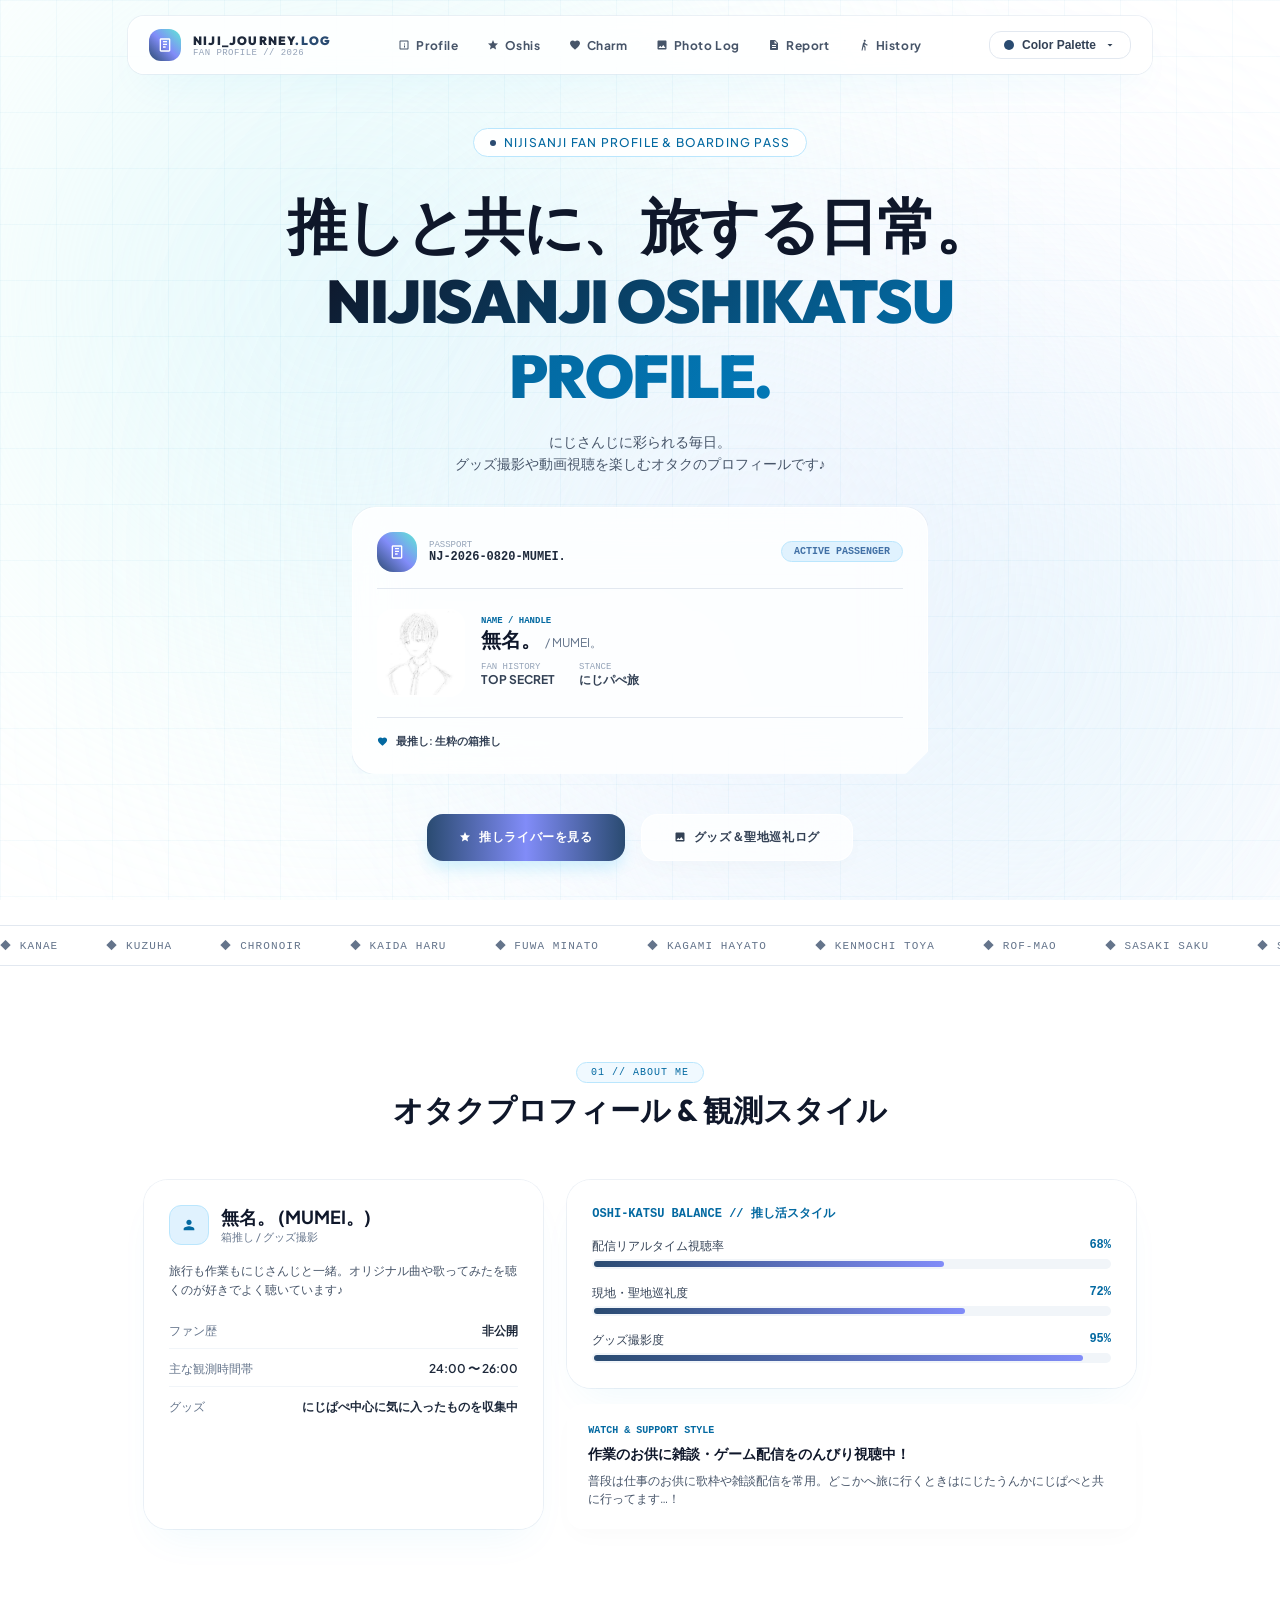
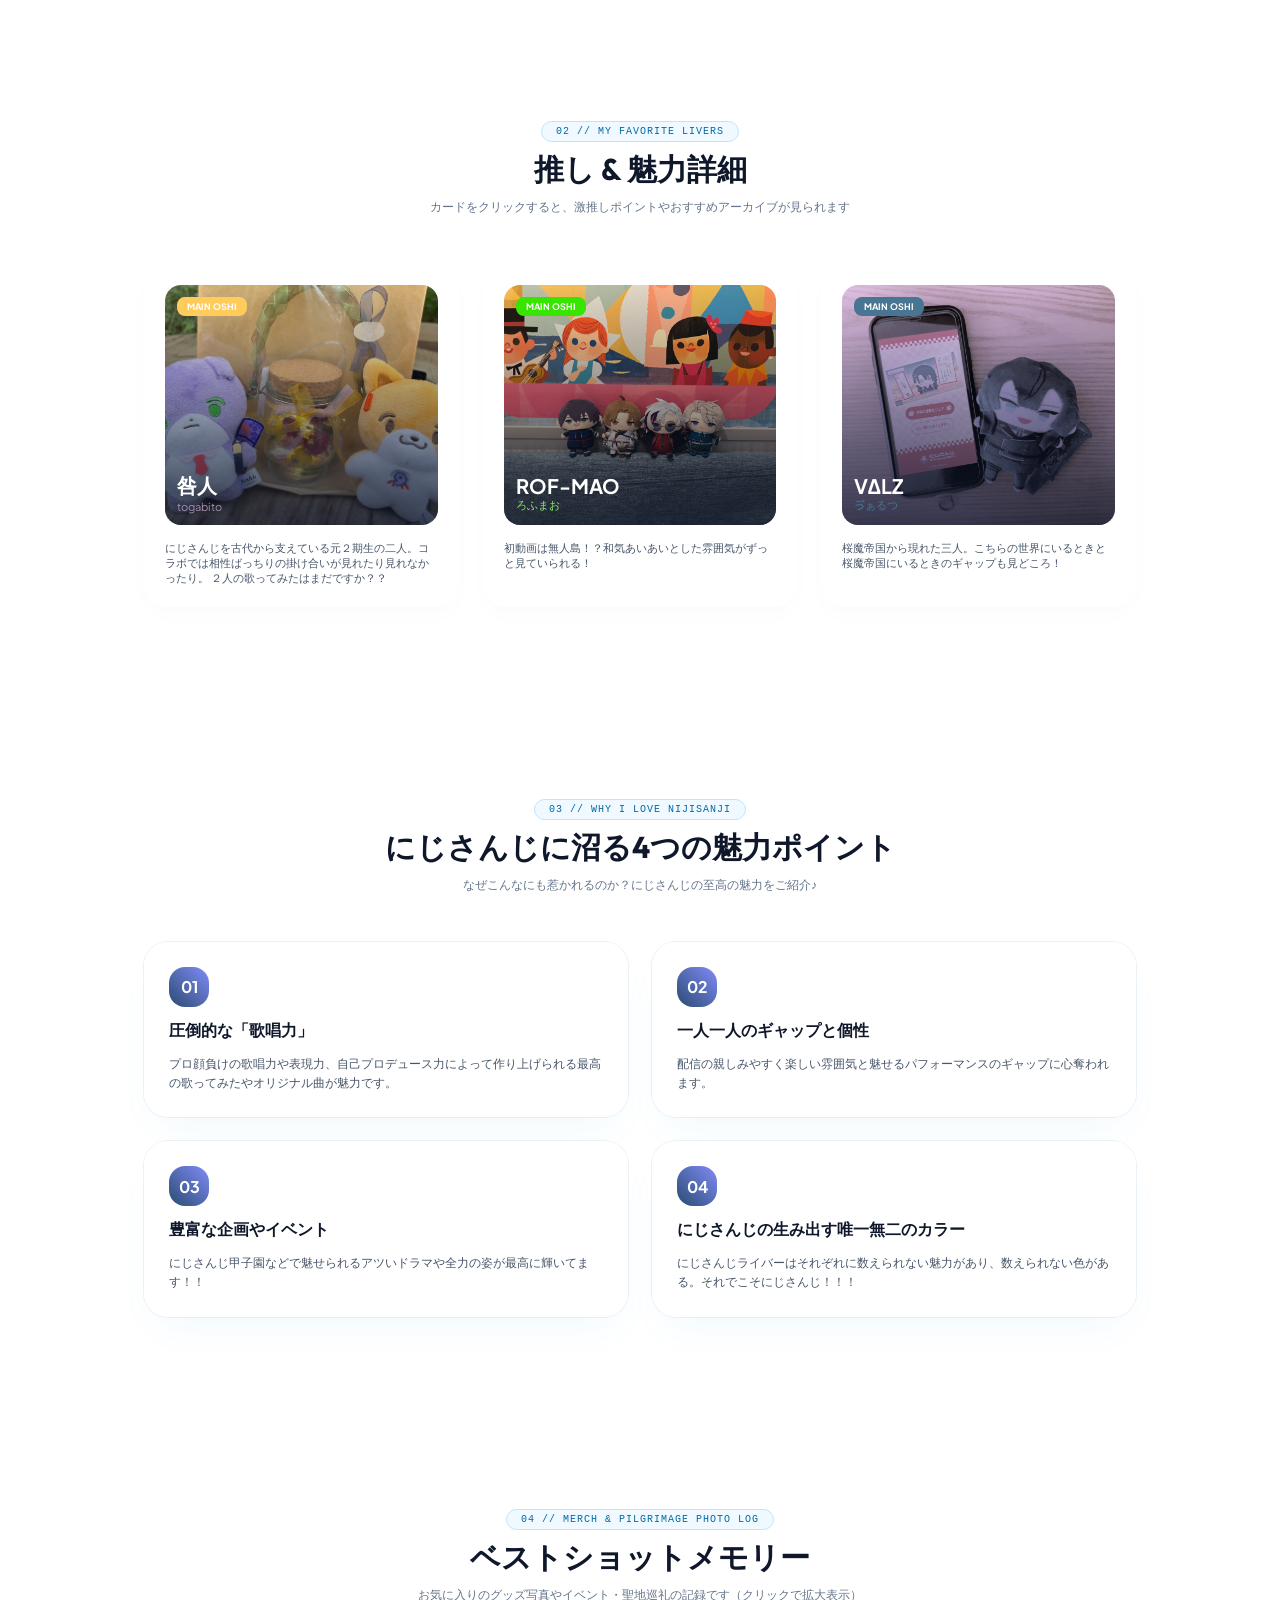
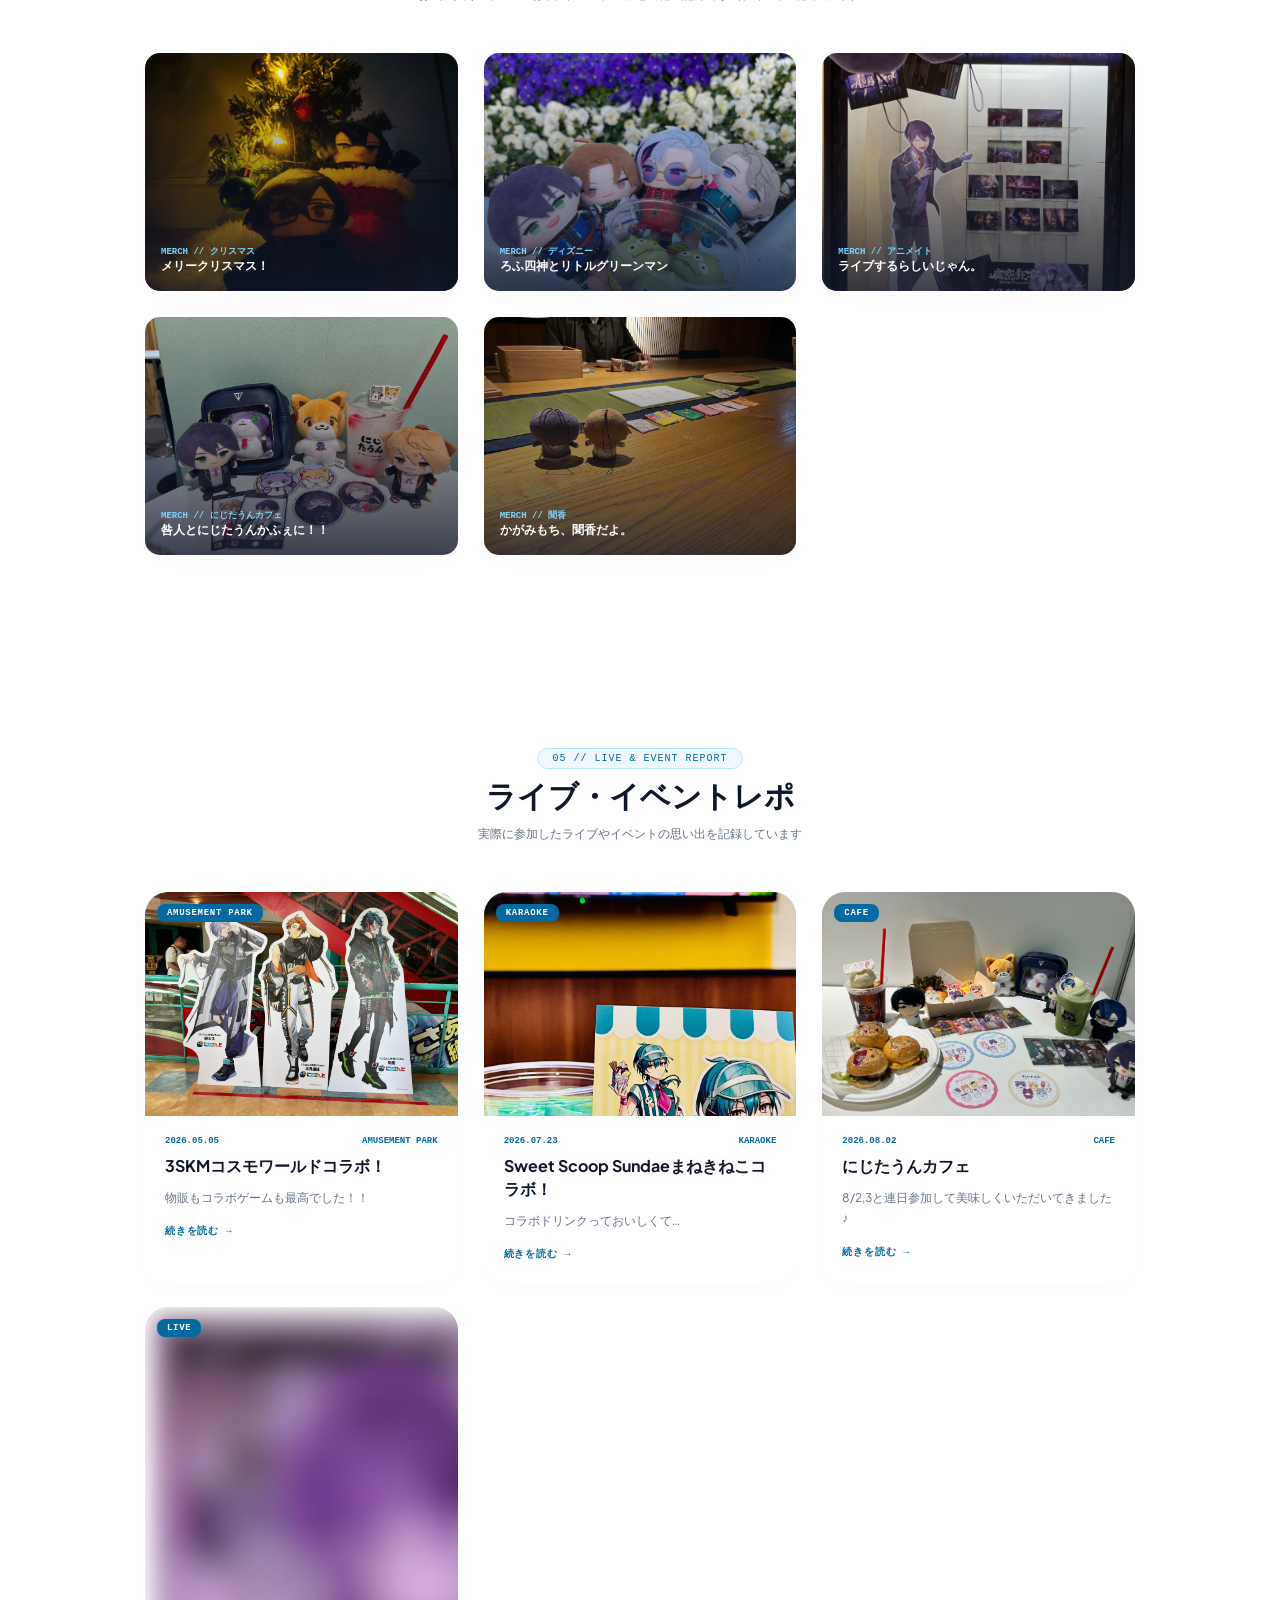
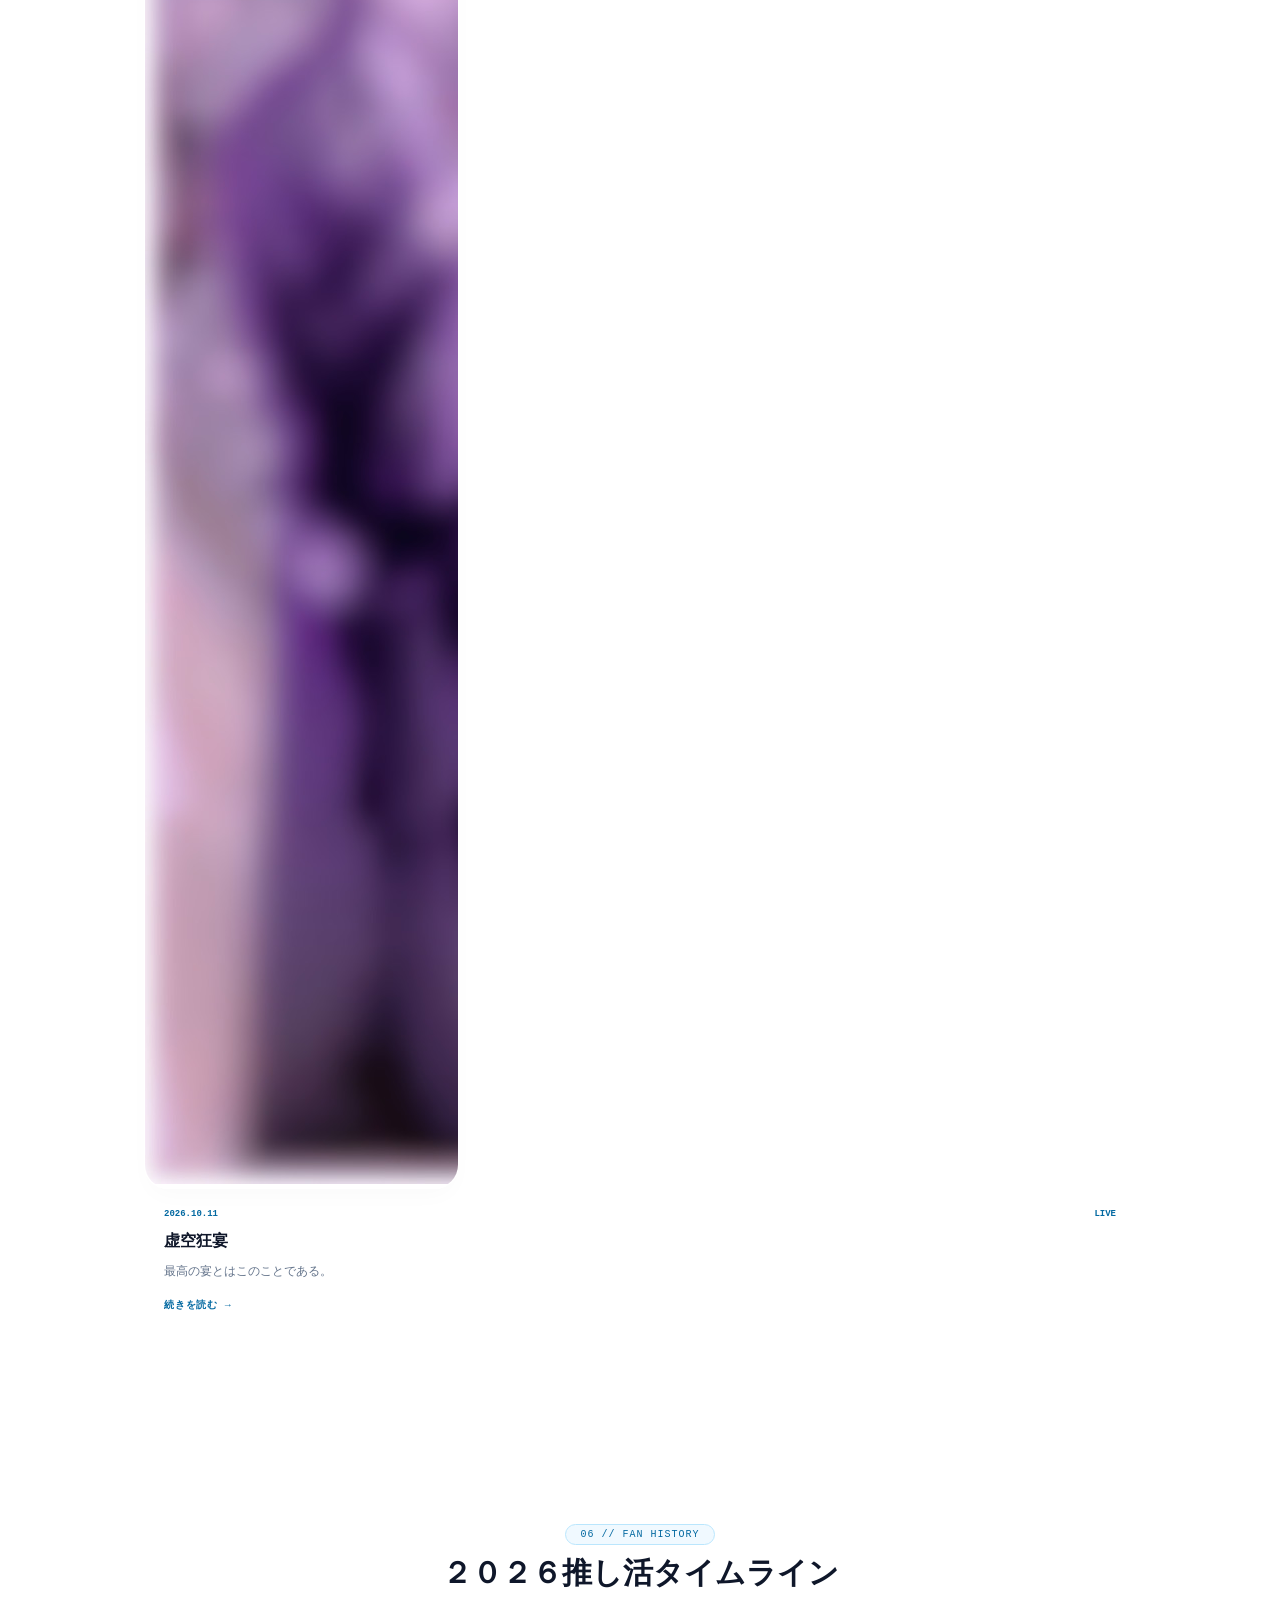
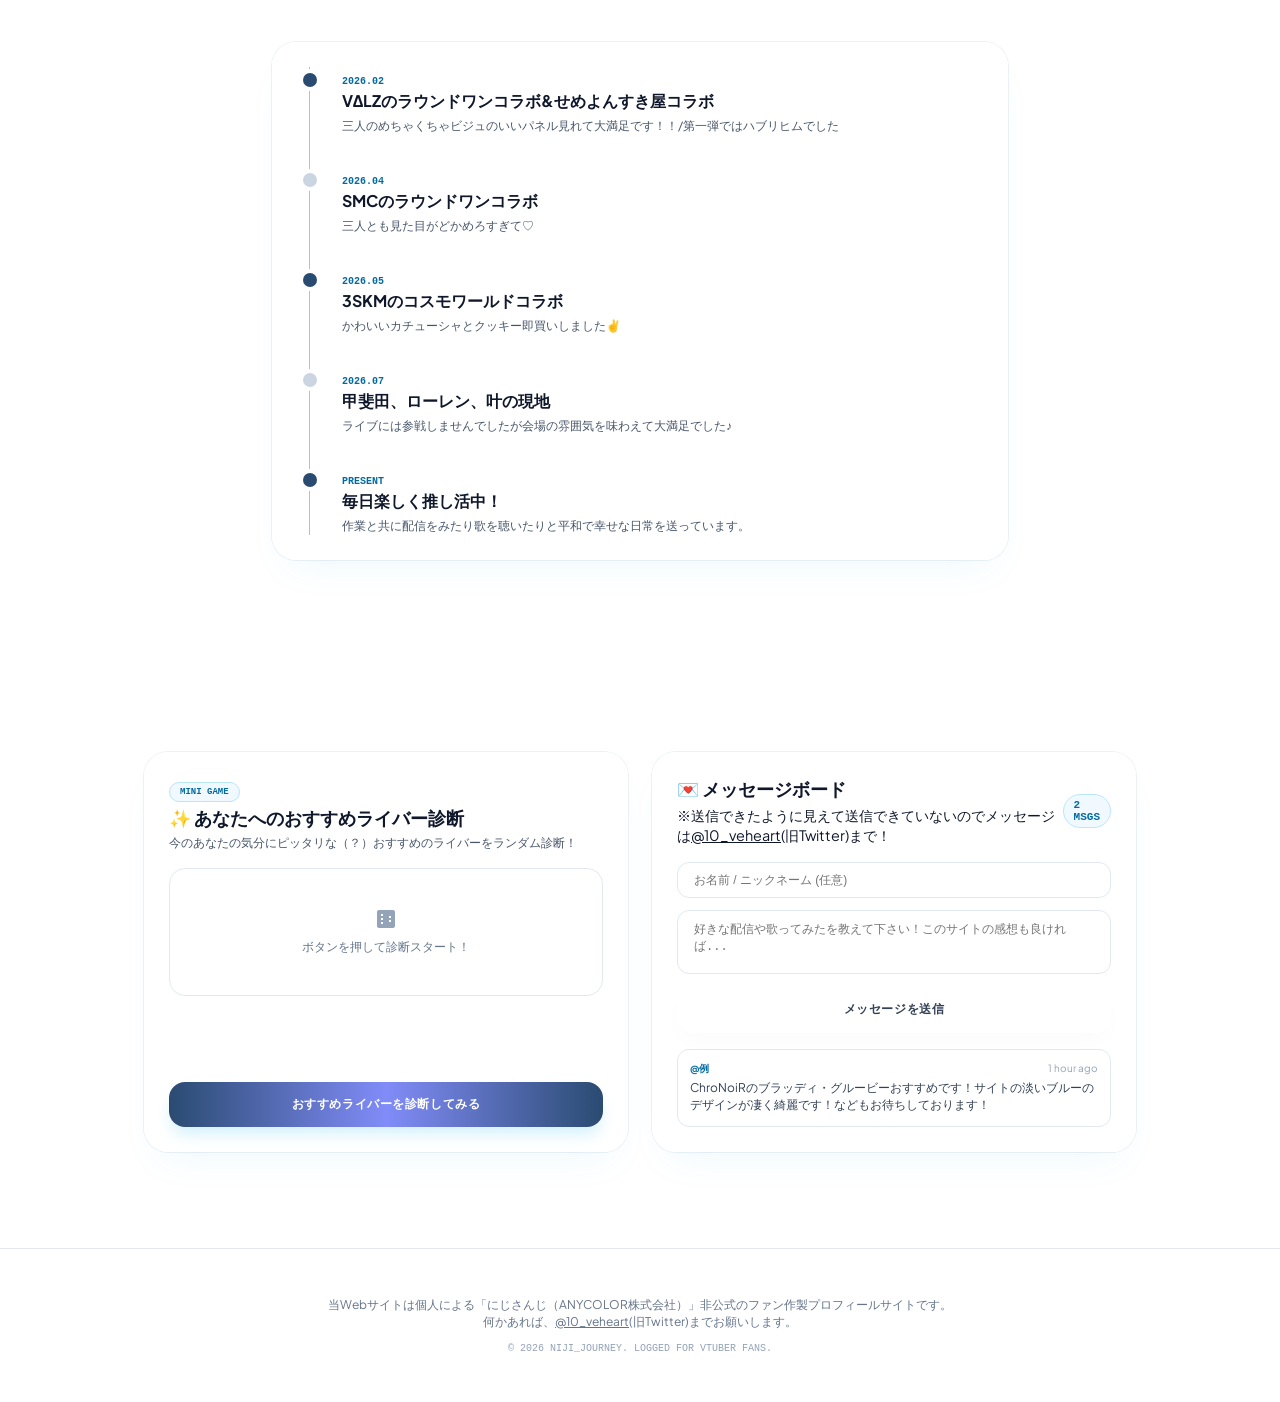
==== commit 26cf4103: "虚空狂宴レポ" ====
--- a/index.html
+++ b/index.html
@@ -772,23 +772,22 @@
         <article
           class="report-card glass-card"
           data-action="open-report"
-          data-title="Now Loading"
-          data-date="2026.??.??"
+          data-title="虚空狂宴"
+          data-date="2026.10.11"
           data-type="LIVE"
           data-image="images/knmc@live.jpeg"
-          data-description="Now Lading…"
-        >
+          data-description="10/11に開催された剣持刀也リアルソロライブ虚空狂宴に参戦してきました！！横浜のK-ARENAという事もありたくさんのファンが会場に集まっていてにじさんじリスナーがこんなにもたくさんいるのだと実感させられました。朝早くから黒と紫の人間がたくさん集まっていて虚空教という宗教の集会を行うと言われても違和感を持たないほどの統一感！会場では永遠とアンゴラやオリ曲が流れていて開場前からとても楽しかったです！アイツ（剣持の着ぐるみ）の囲いはなんと２時間前から！その結果自作の夜風ユイちゃんぱぺをダヨーに持ってもらえました♪ライブの詳しい事はまた後日更新しますのでしばしお待ちください。"
           <div class="report-image">
             <img src="images/knmc@live.jpeg" alt="Now Loading" />
             <span class="report-label">LIVE</span>
           </div>
           <div class="report-content">
             <div class="report-meta">
-              <span>2026.??.??</span>
+              <span>2026.10.11</span>
               <span>LIVE</span>
             </div>
-            <h3>Now Loading</h3>
-            <p>Now Lading…</p>
+            <h3>虚空狂宴</h3>
+            <p>最高の宴とはこのことである。</p>
             <span class="report-more">続きを読む &rarr;</span>
           </div>
         </article>
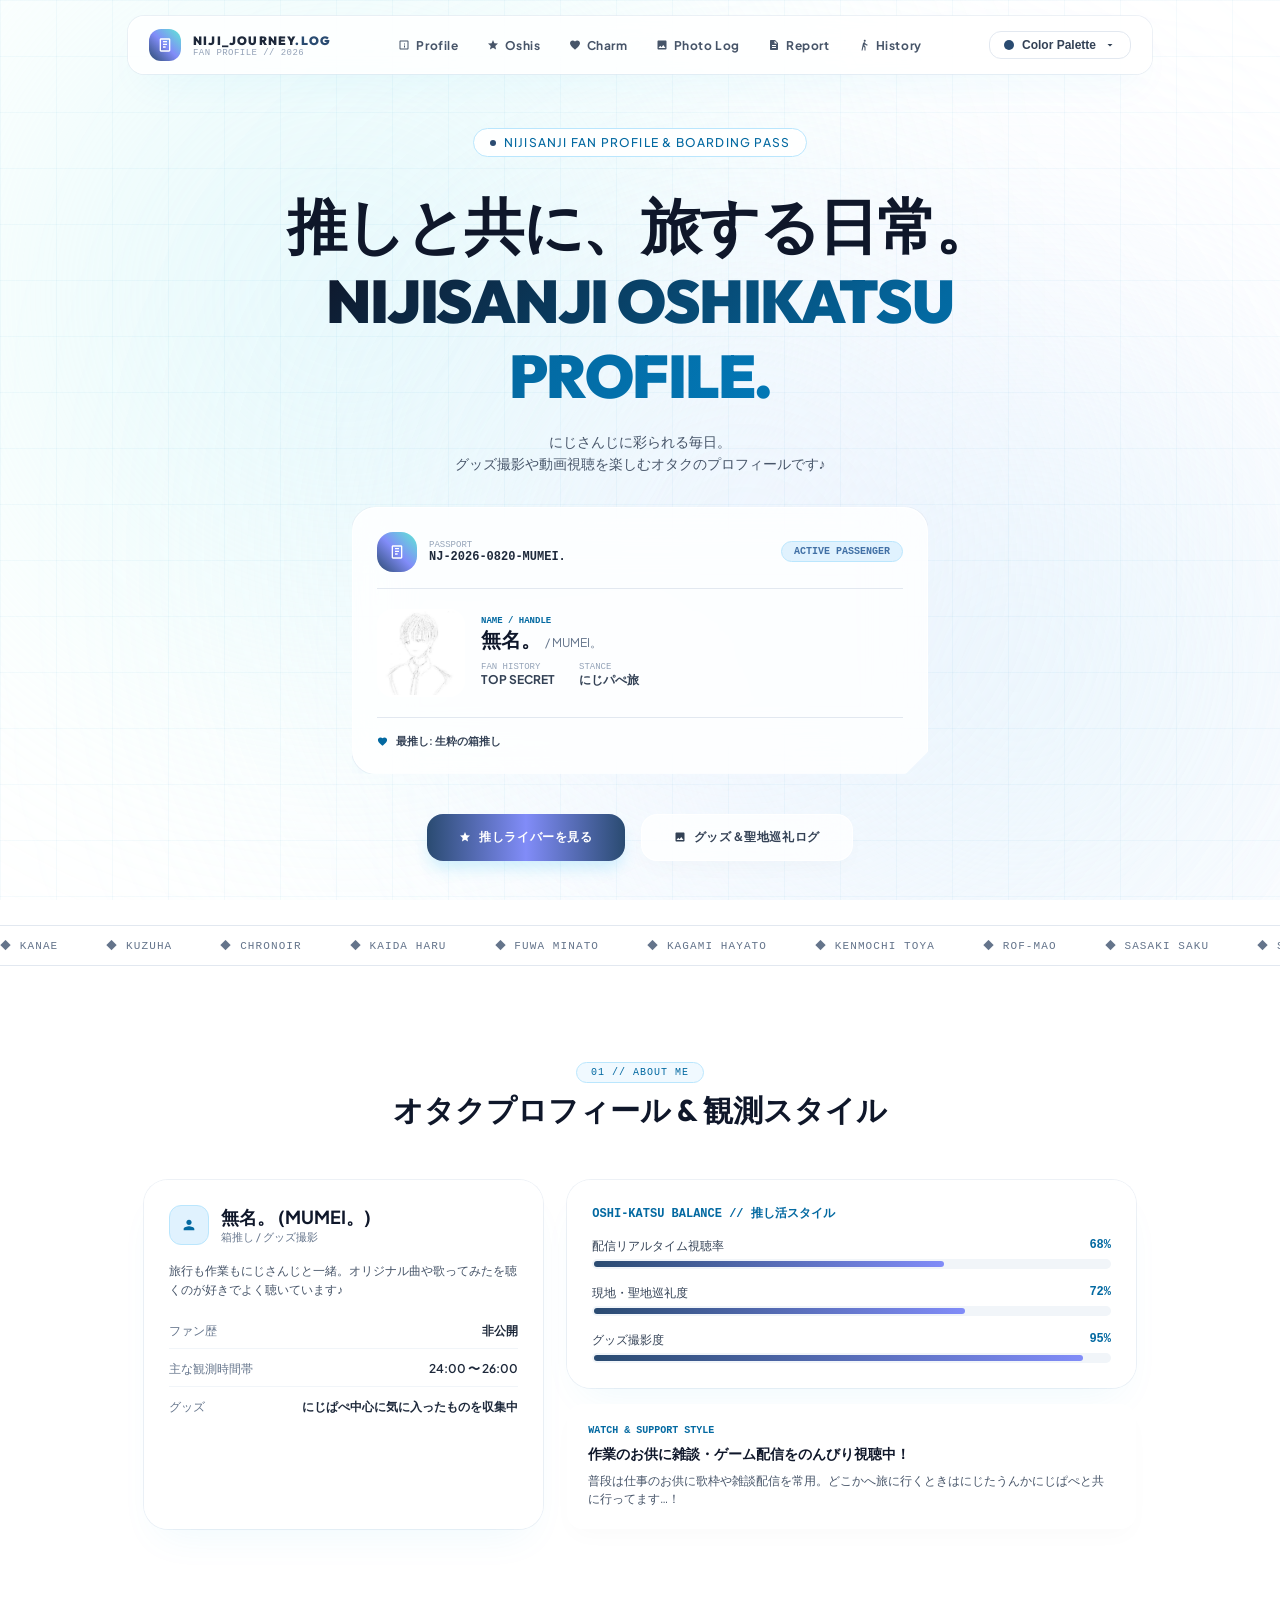
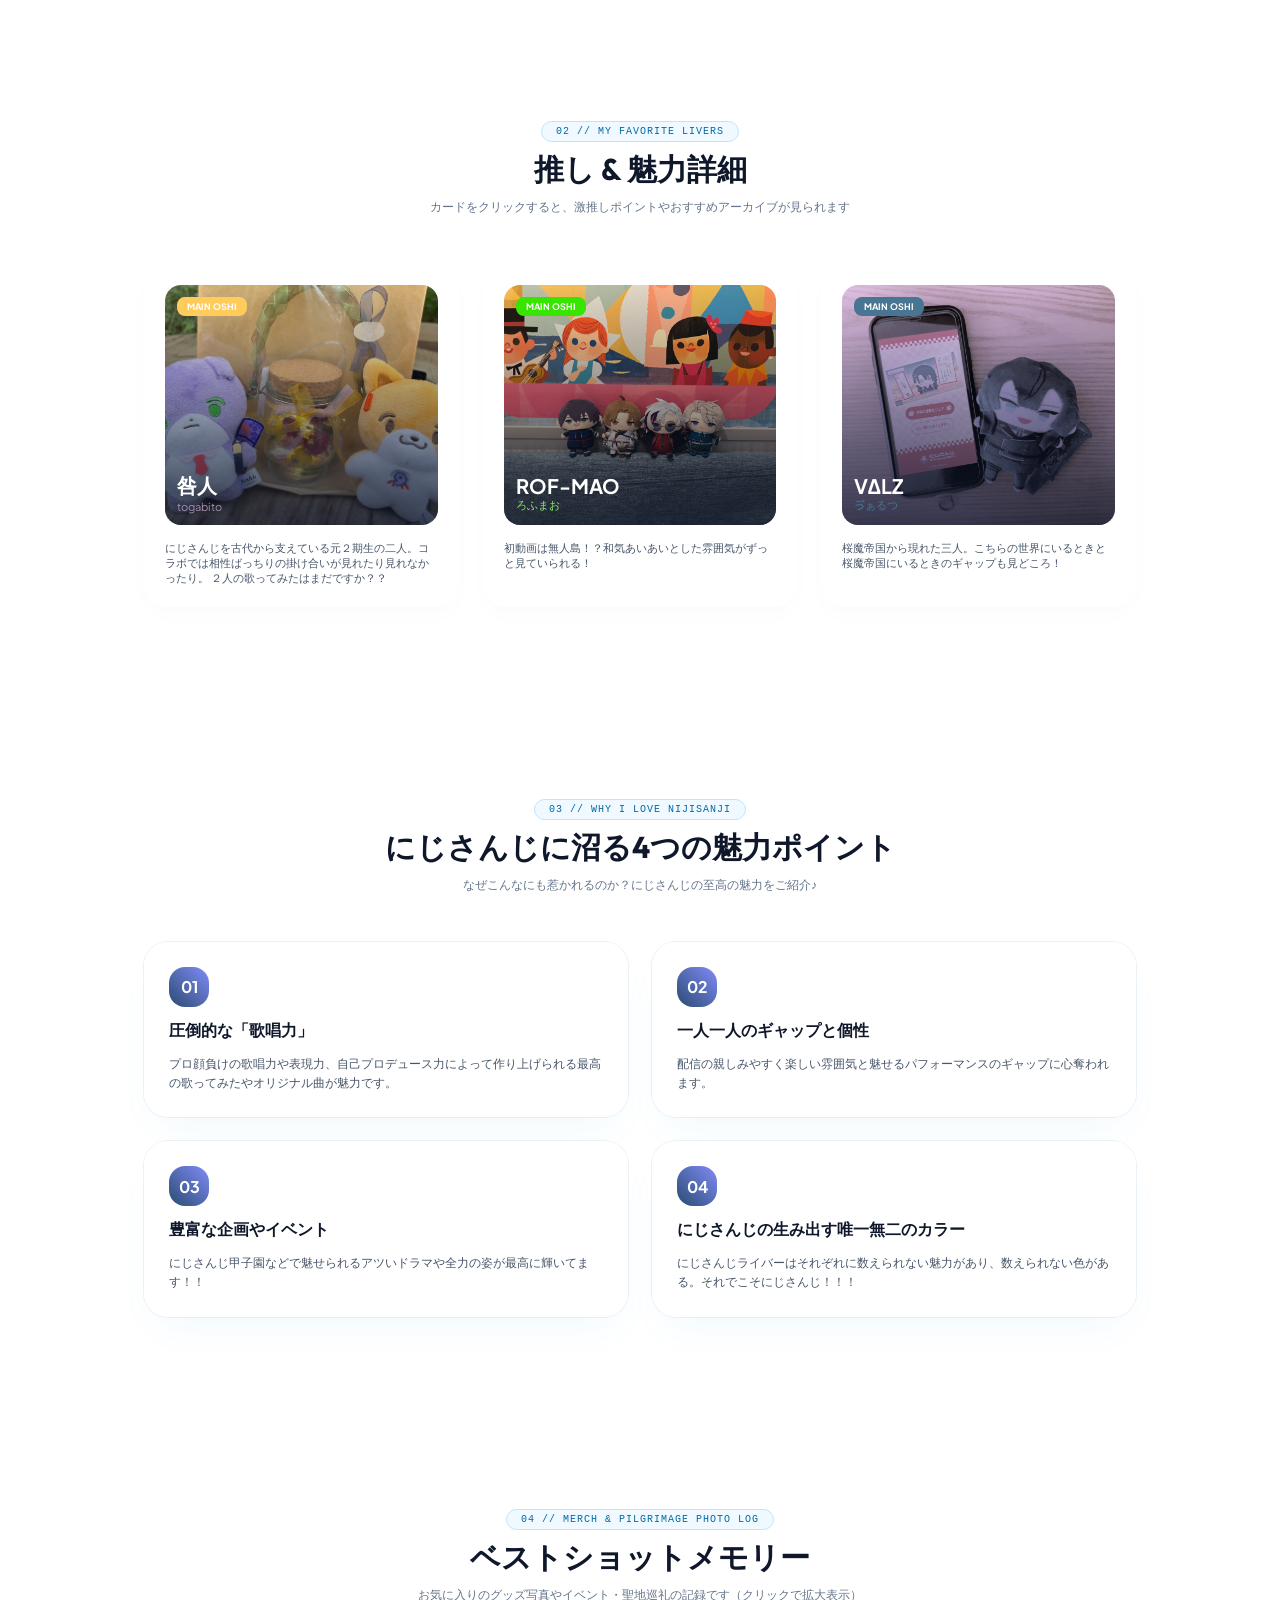
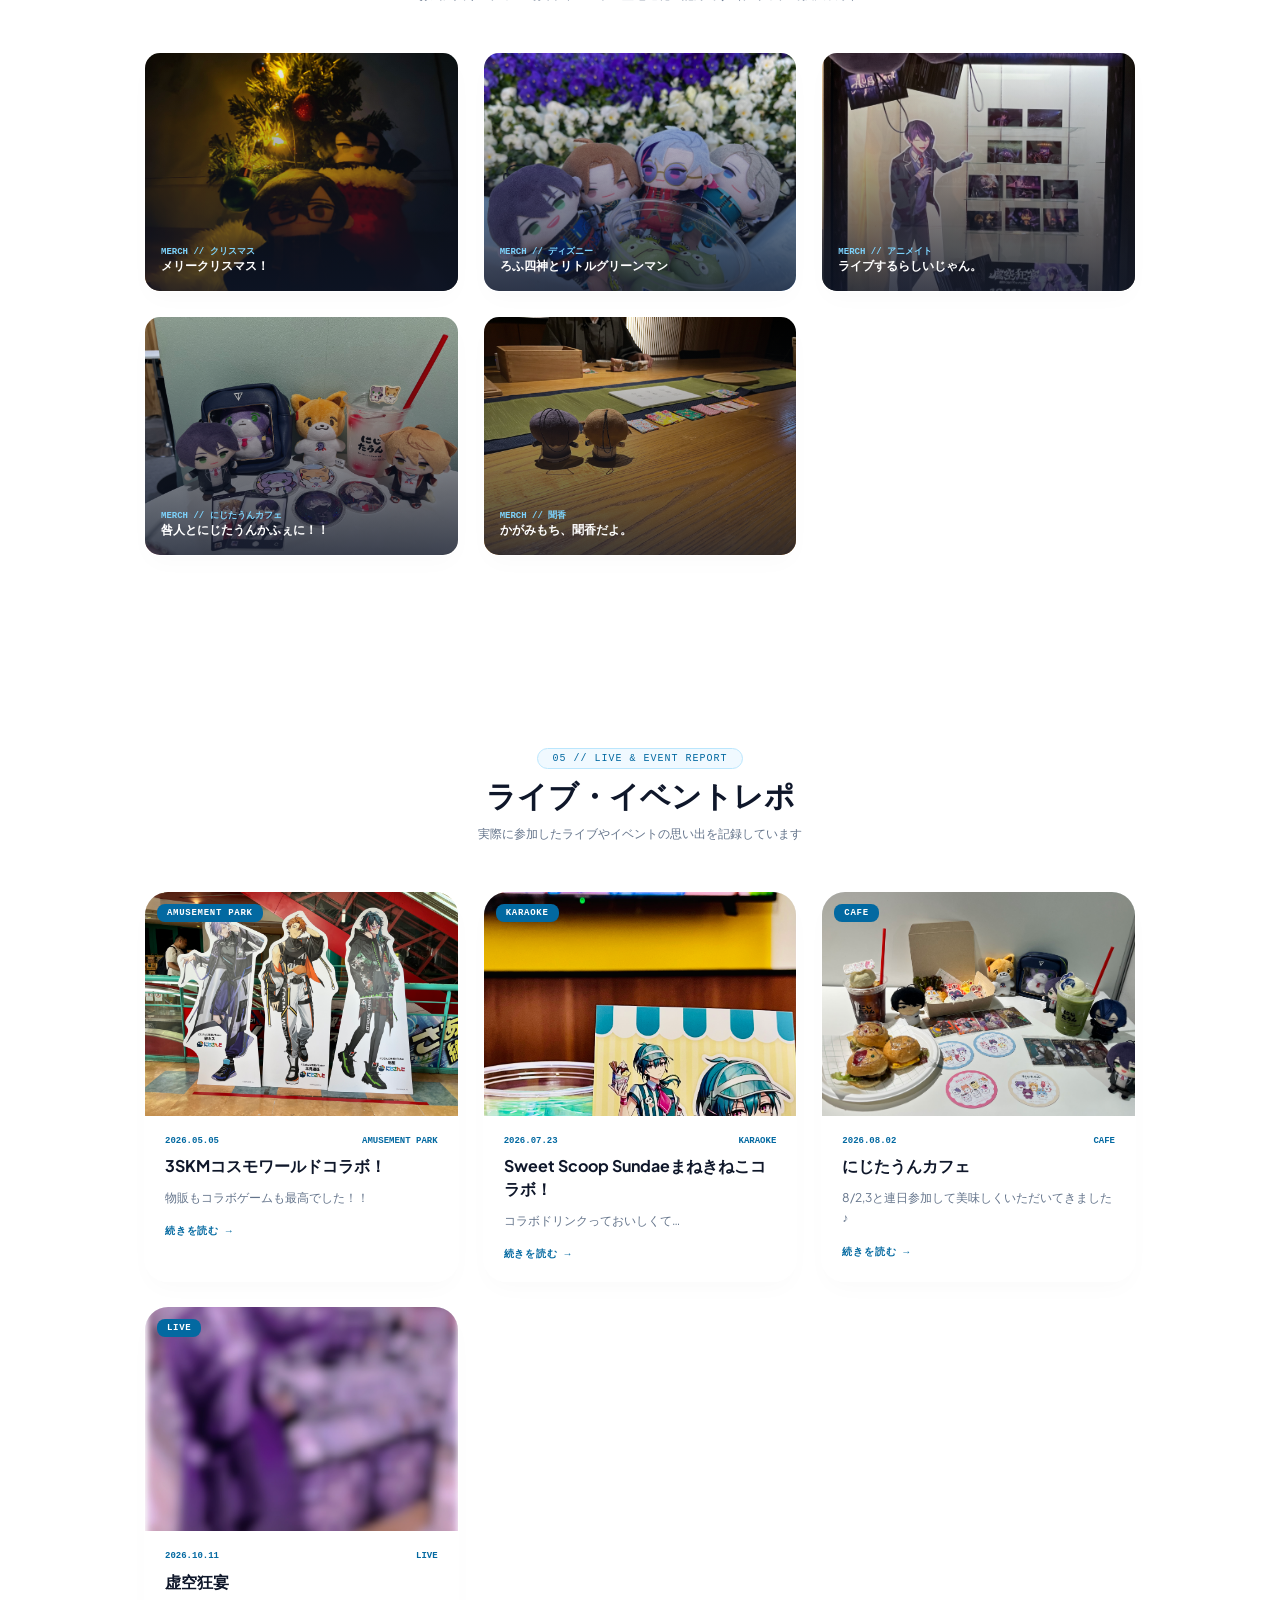
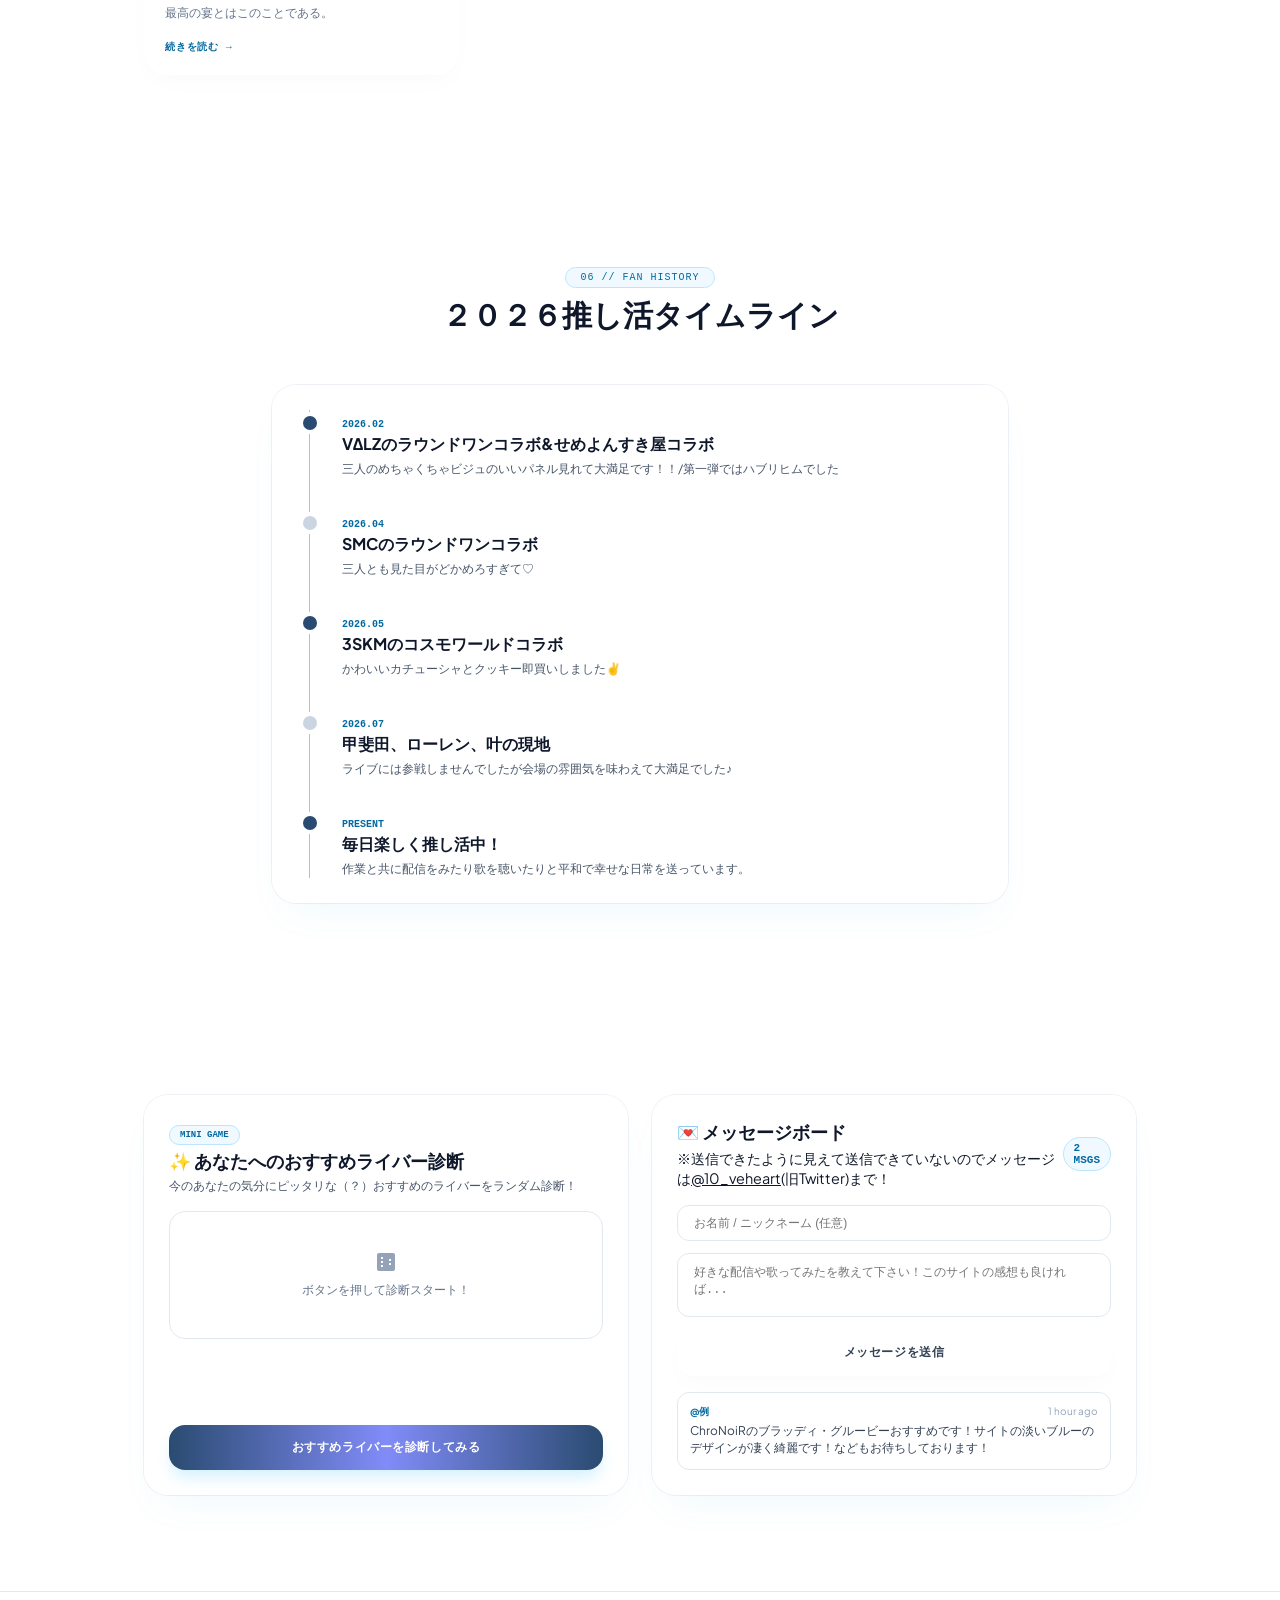
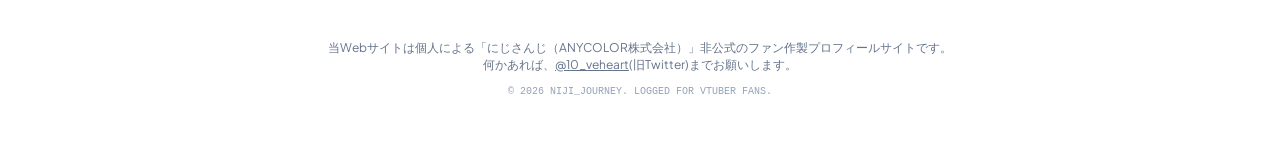
==== commit f1f3eda2: "虚空狂宴調節" ====
--- a/index.html
+++ b/index.html
@@ -777,8 +777,9 @@
           data-type="LIVE"
           data-image="images/knmc@live.jpeg"
           data-description="10/11に開催された剣持刀也リアルソロライブ虚空狂宴に参戦してきました！！横浜のK-ARENAという事もありたくさんのファンが会場に集まっていてにじさんじリスナーがこんなにもたくさんいるのだと実感させられました。朝早くから黒と紫の人間がたくさん集まっていて虚空教という宗教の集会を行うと言われても違和感を持たないほどの統一感！会場では永遠とアンゴラやオリ曲が流れていて開場前からとても楽しかったです！アイツ（剣持の着ぐるみ）の囲いはなんと２時間前から！その結果自作の夜風ユイちゃんぱぺをダヨーに持ってもらえました♪ライブの詳しい事はまた後日更新しますのでしばしお待ちください。"
+          >
           <div class="report-image">
-            <img src="images/knmc@live.jpeg" alt="Now Loading" />
+            <img src="images/knmc@live.jpeg" alt="虚空狂宴" />
             <span class="report-label">LIVE</span>
           </div>
           <div class="report-content">
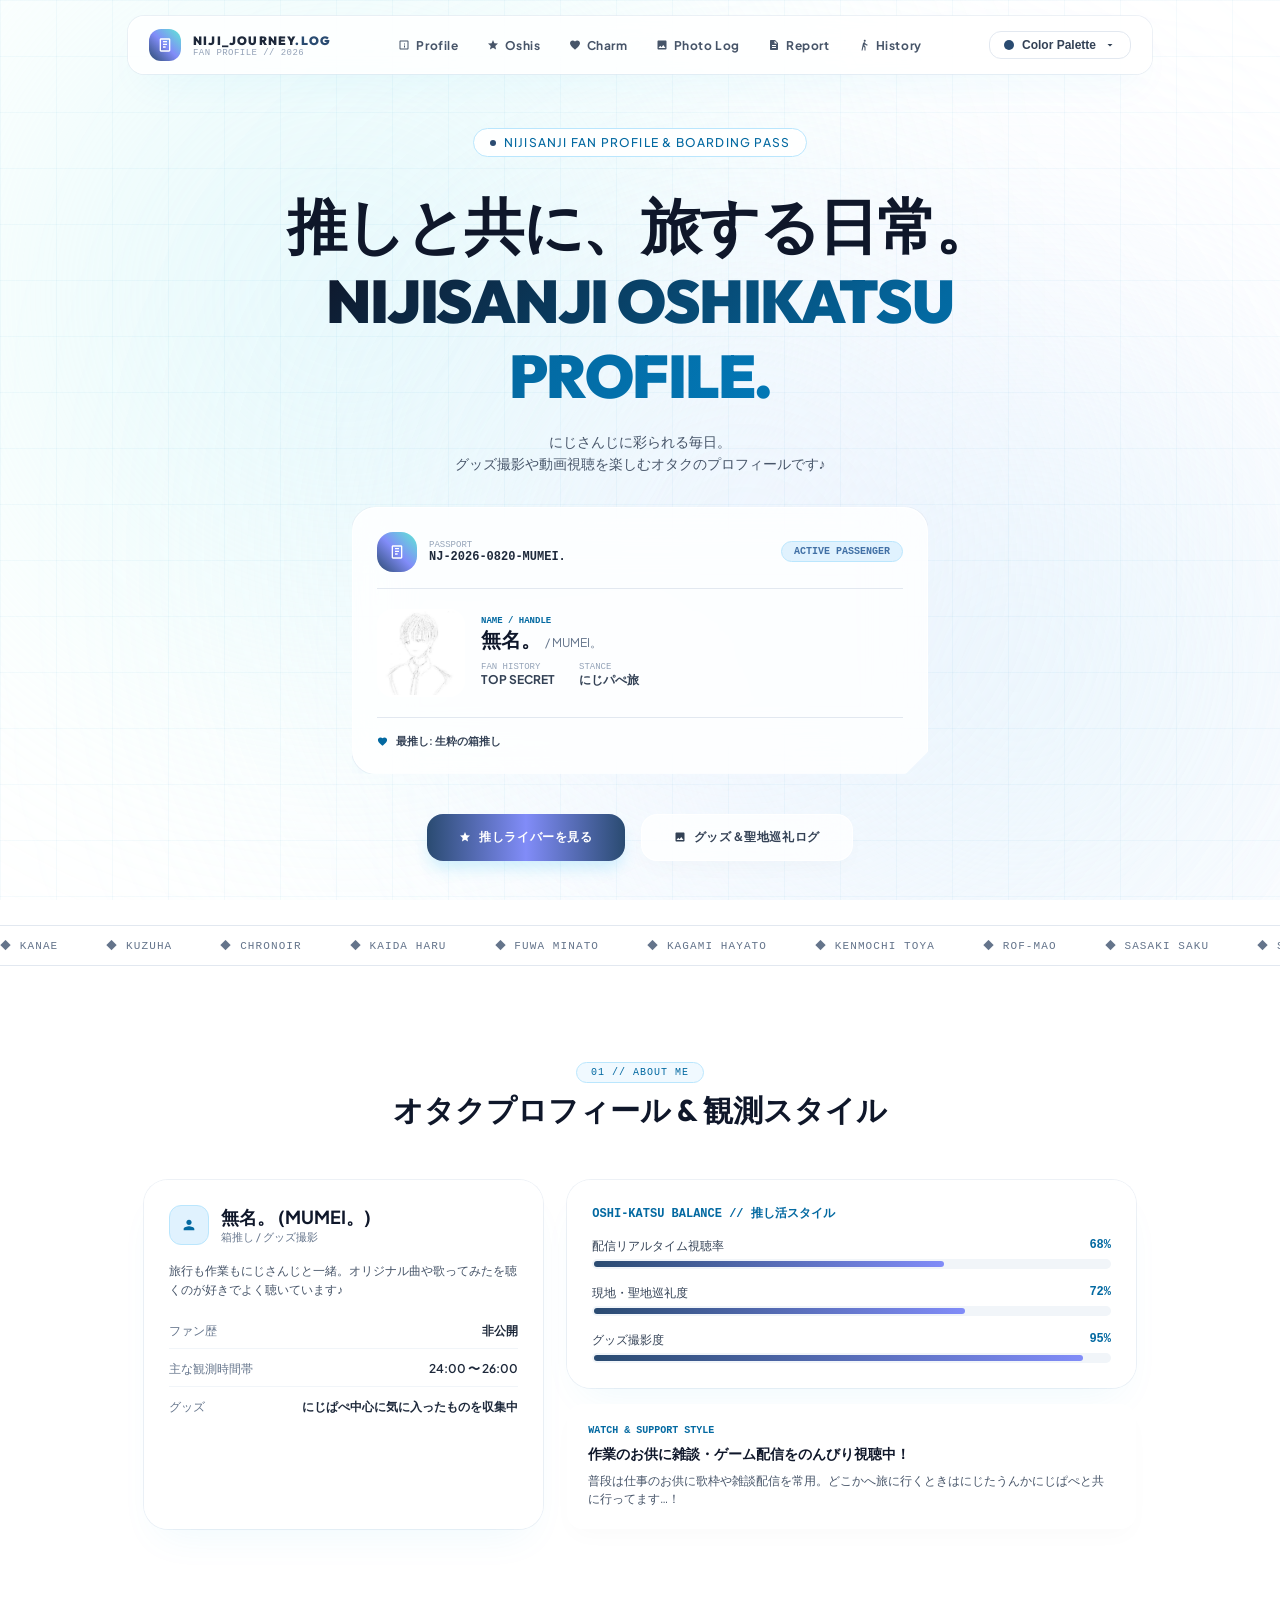
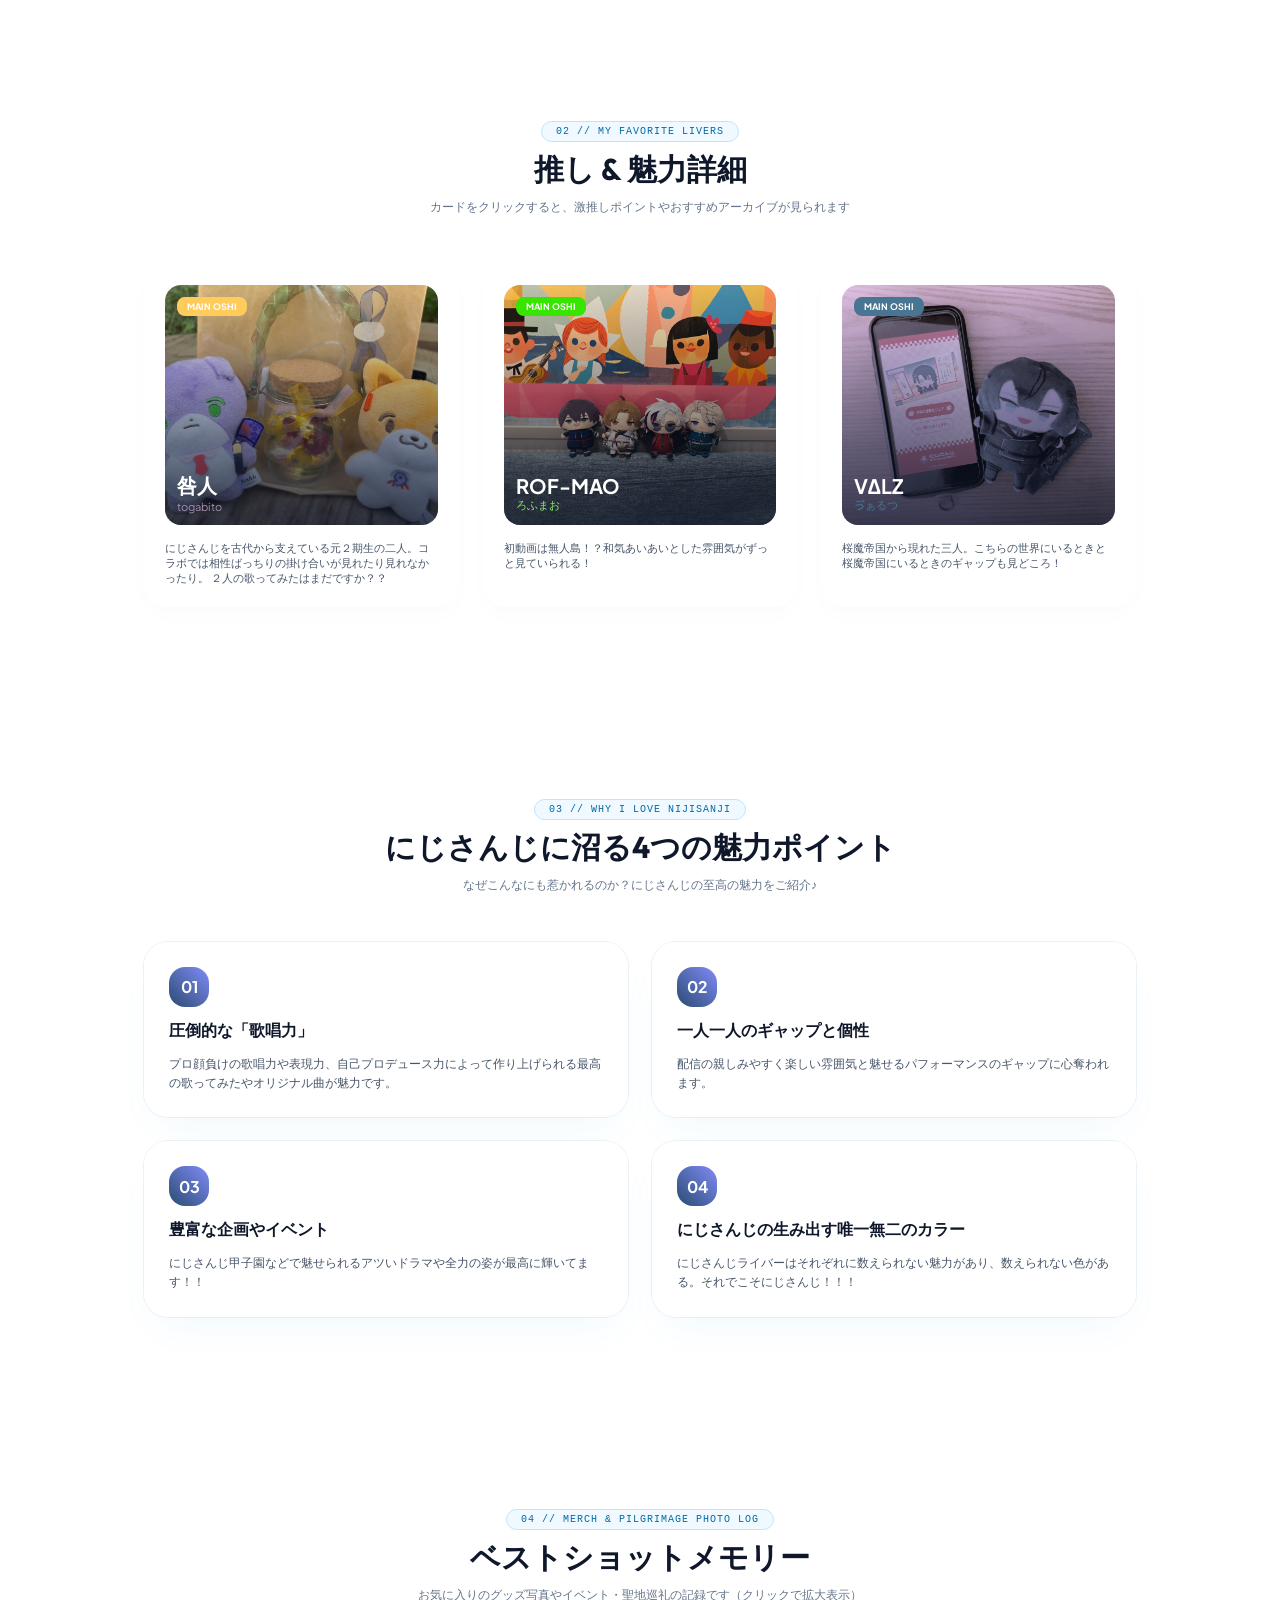
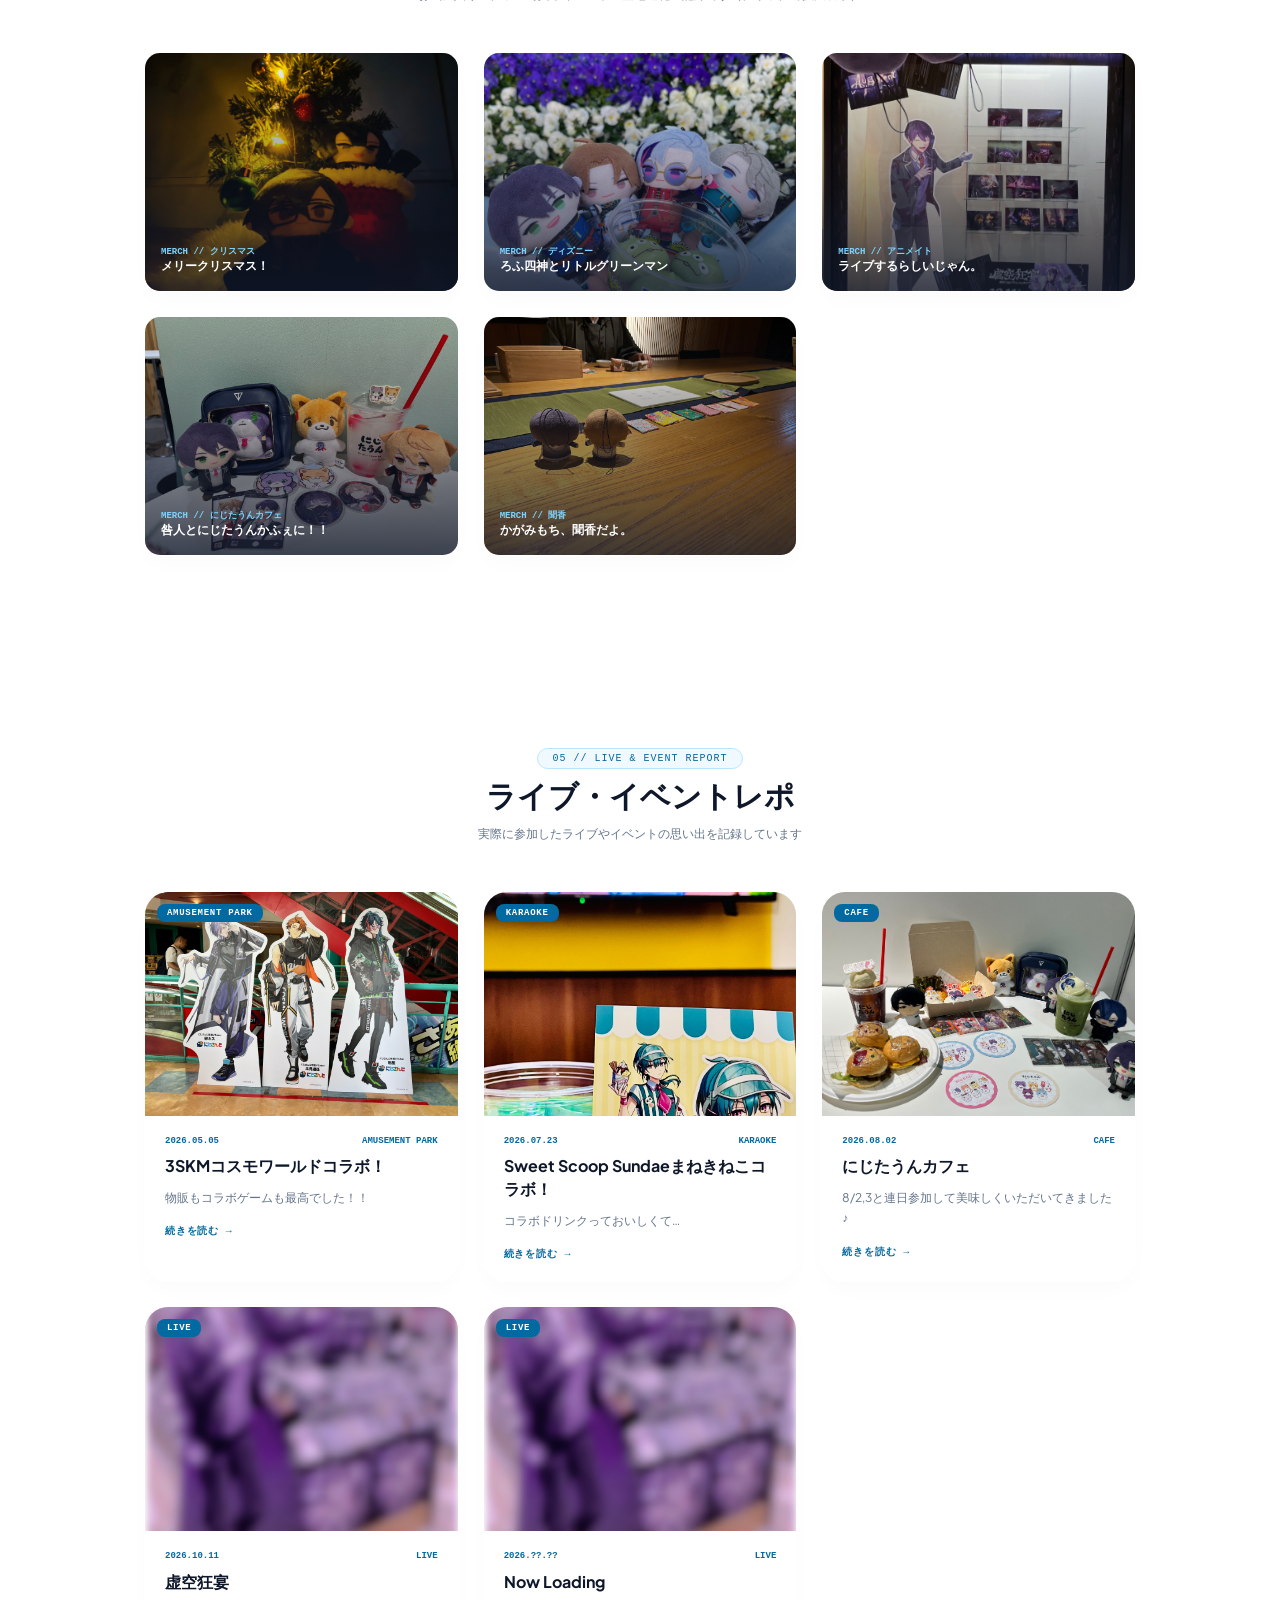
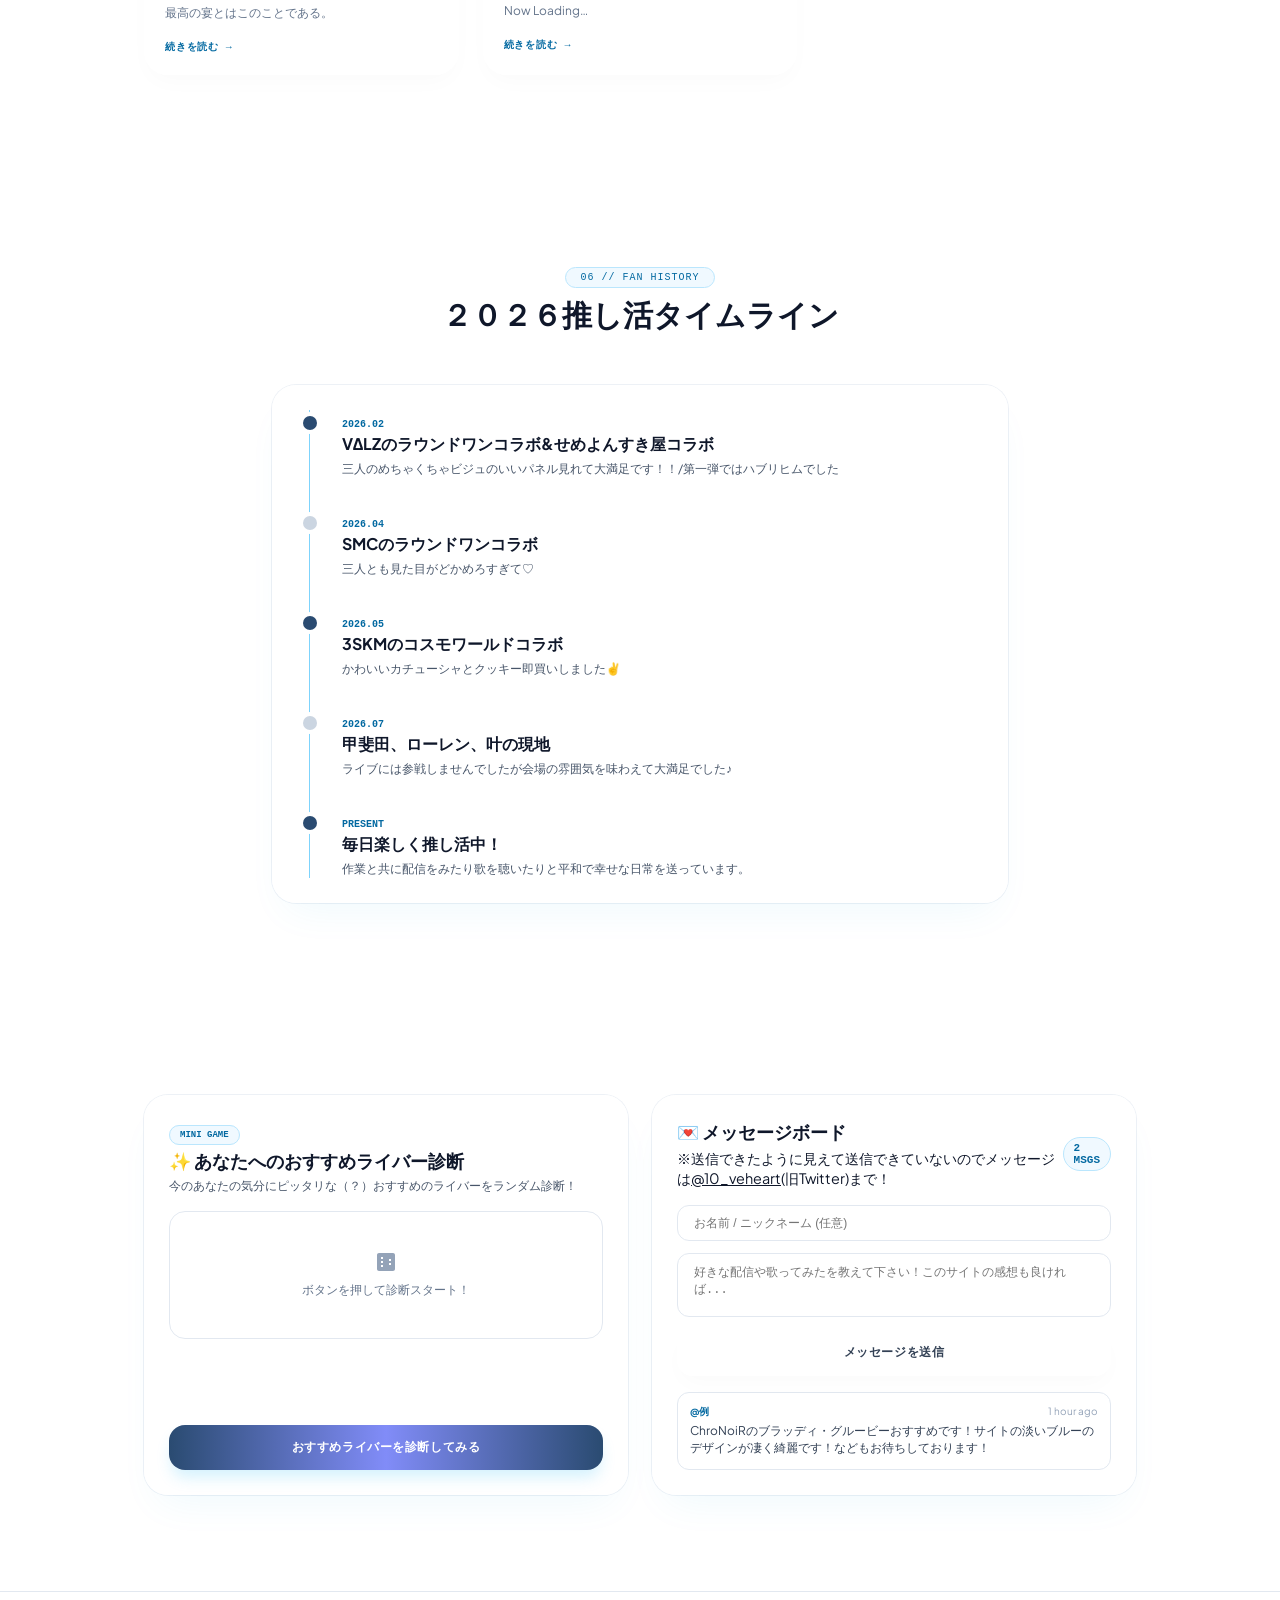
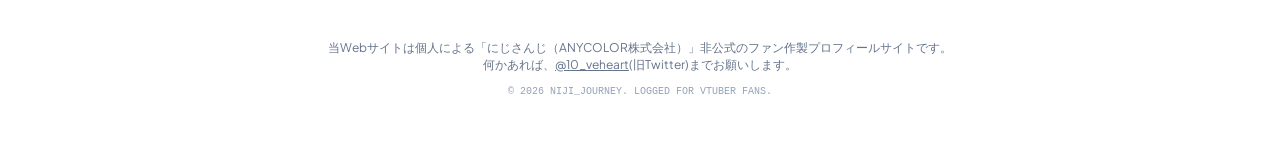
==== commit a9b15a24: "にじきみ準備" ====
--- a/index.html
+++ b/index.html
@@ -792,6 +792,30 @@
             <span class="report-more">続きを読む &rarr;</span>
           </div>
         </article>
+
+        <article
+          class="report-card glass-card"
+          data-action="open-report"
+          data-title="Now Loading"
+          data-date="2026.??.??"
+          data-type="LIVE"
+          data-image="images/knmc@live.jpeg"
+          data-description="Now Loading…"
+          >
+          <div class="report-image">
+            <img src="images/knmc@live.jpeg" alt="虚空狂宴" />
+            <span class="report-label">LIVE</span>
+          </div>
+          <div class="report-content">
+            <div class="report-meta">
+              <span>2026.??.??</span>
+              <span>LIVE</span>
+            </div>
+            <h3>Now Loading</h3>
+            <p>Now Loading…</p>
+            <span class="report-more">続きを読む &rarr;</span>
+          </div>
+        </article>
       </div>
     </section>
 
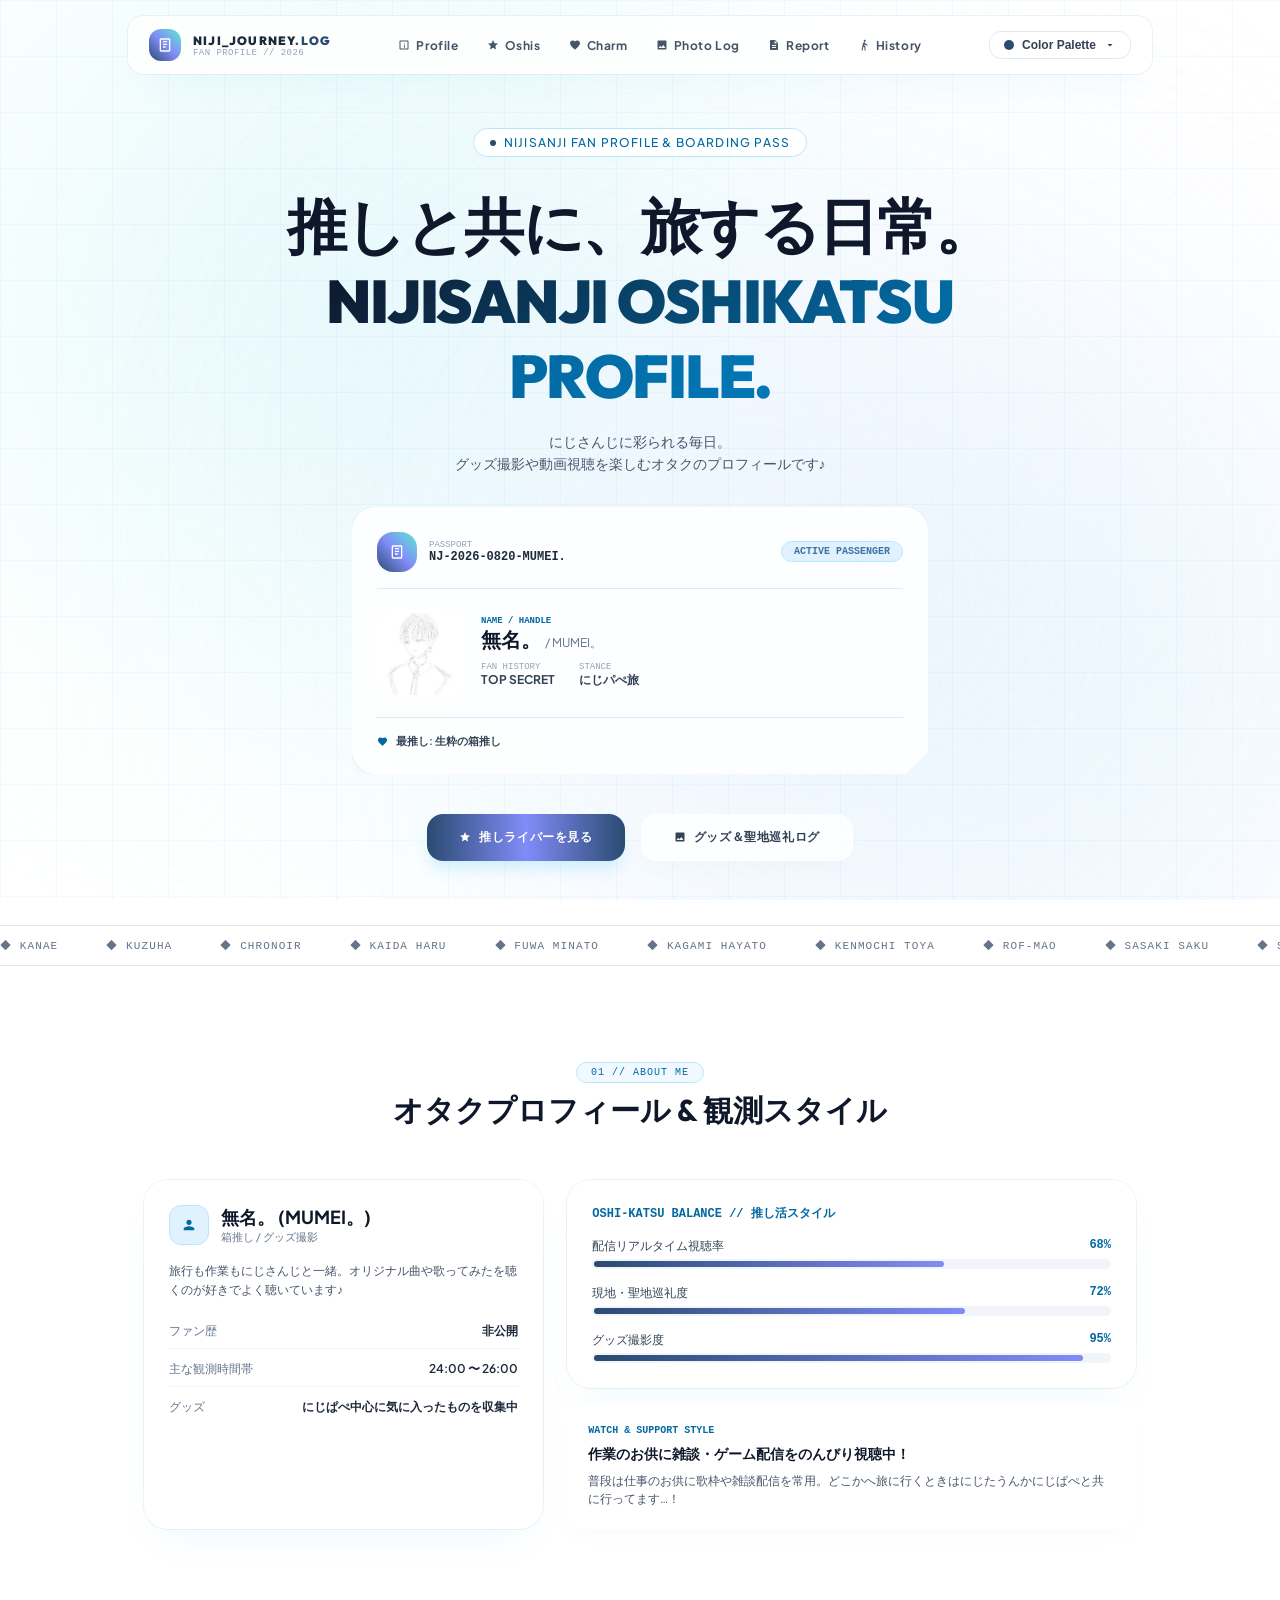
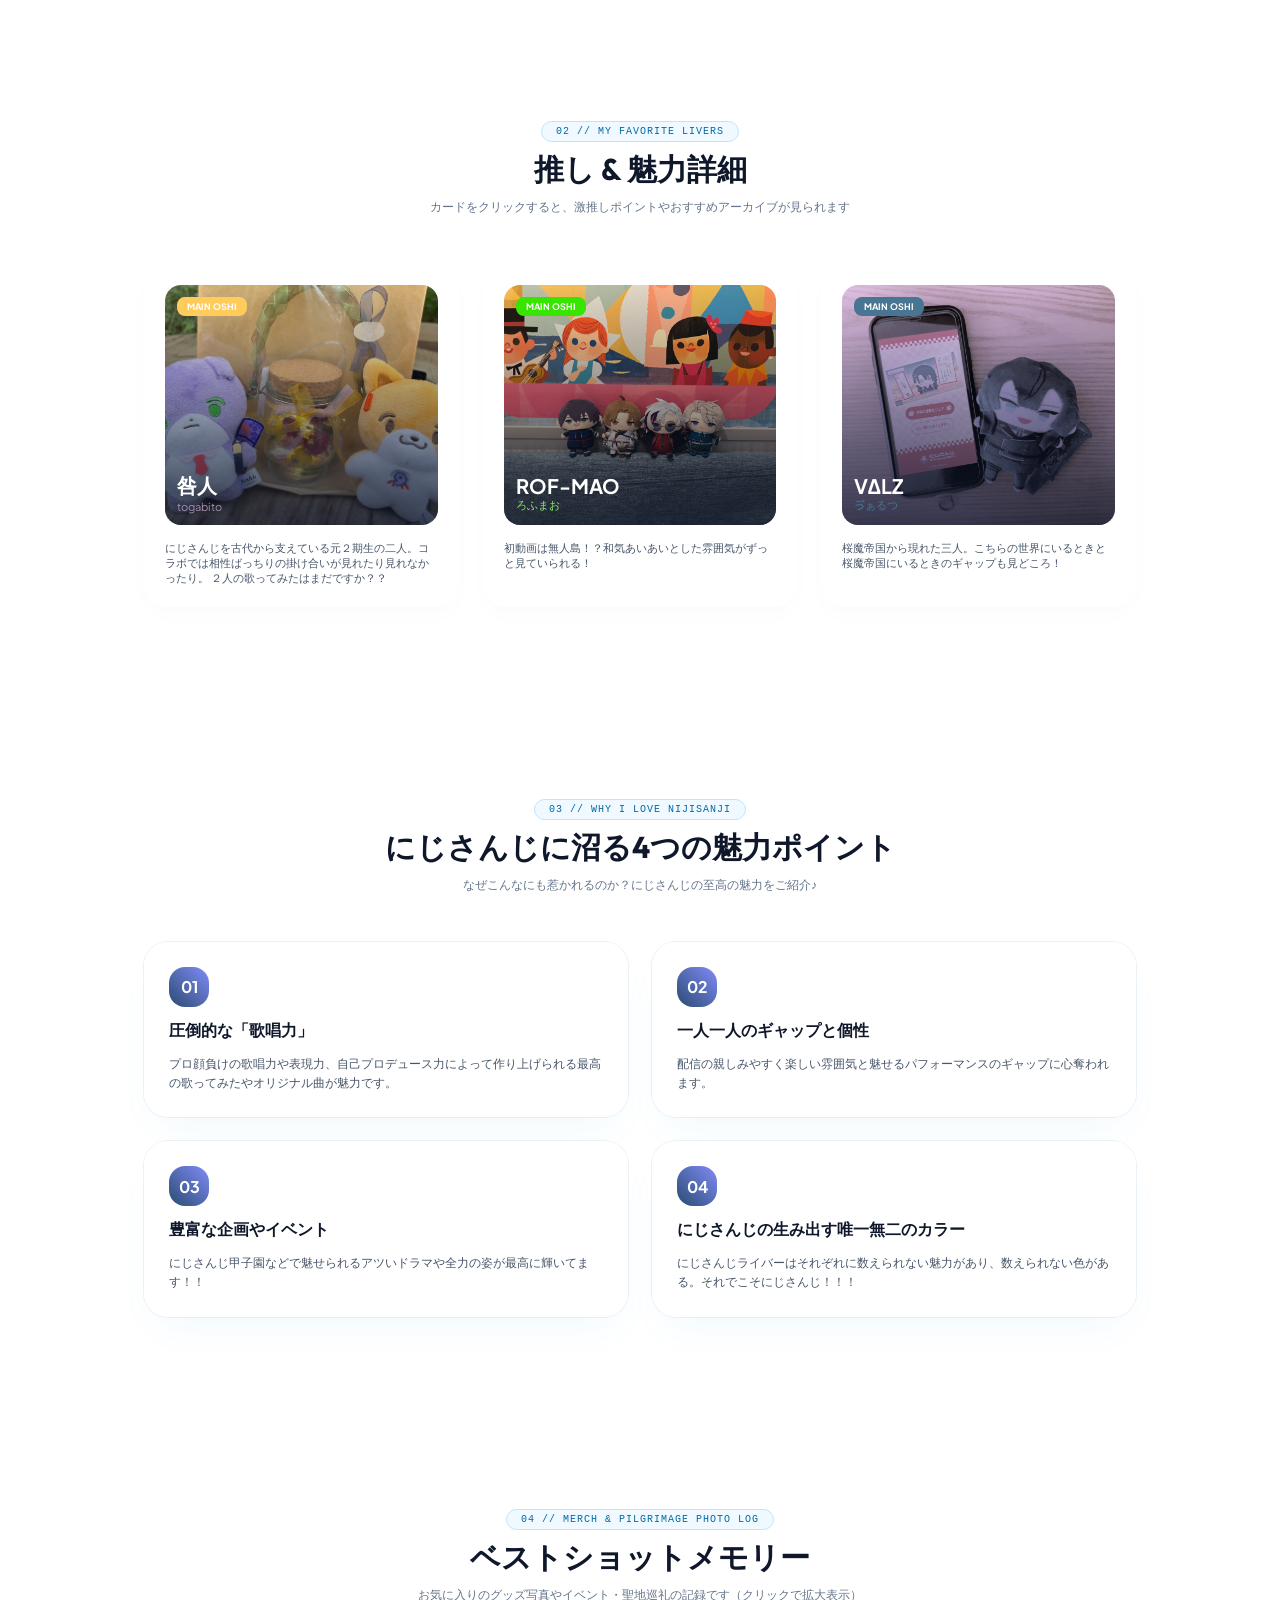
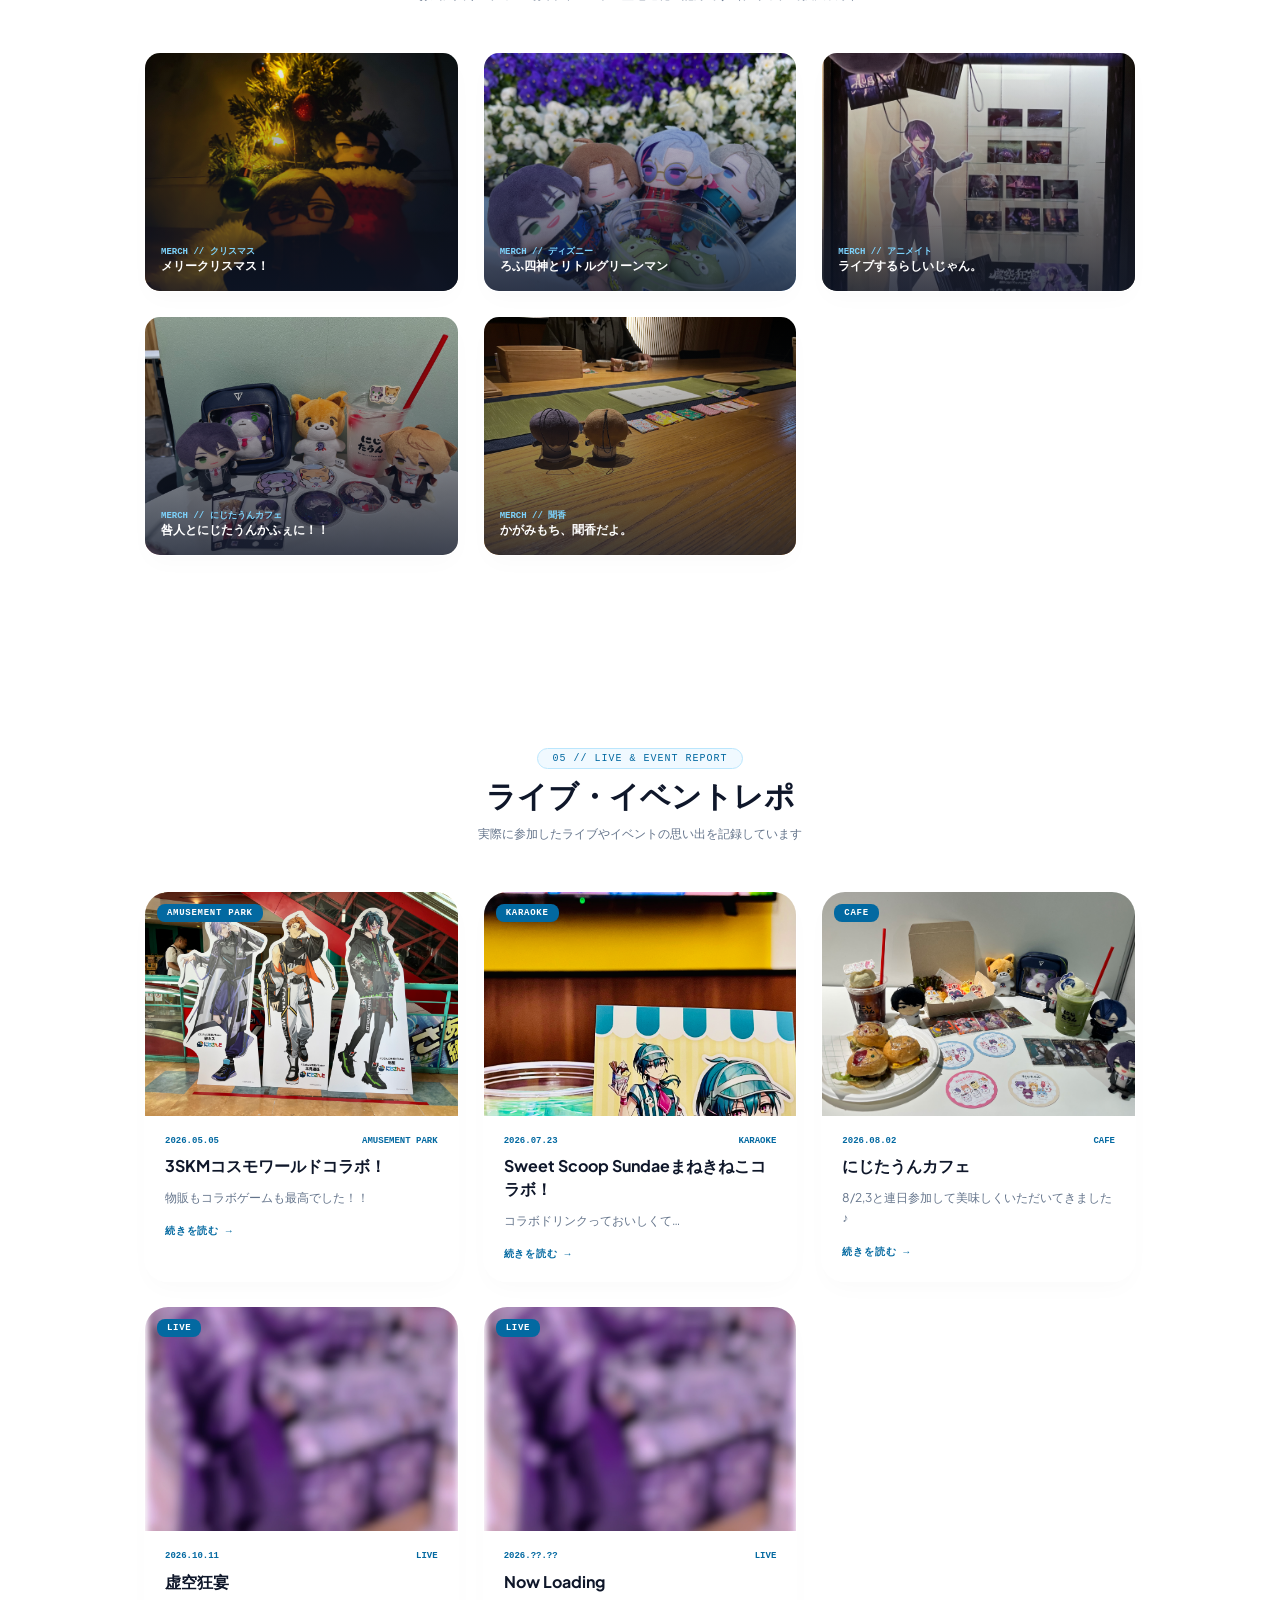
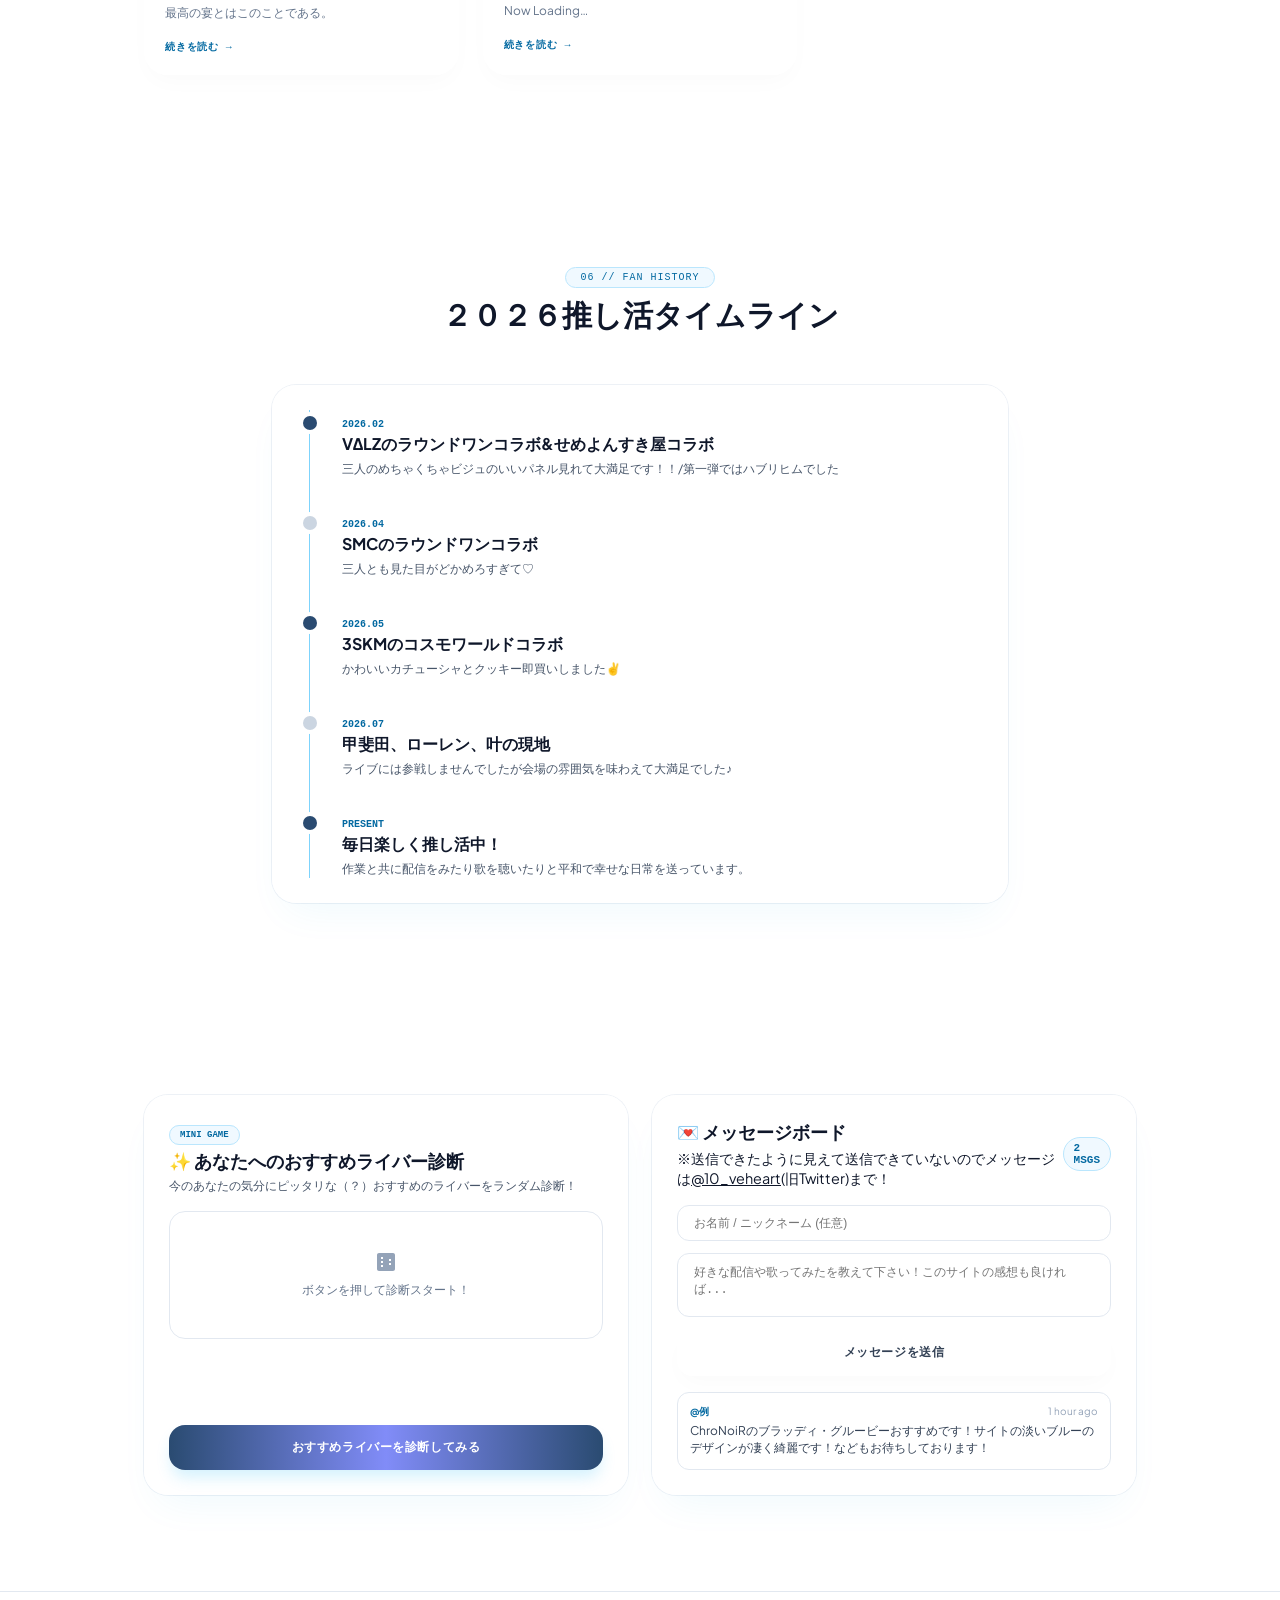
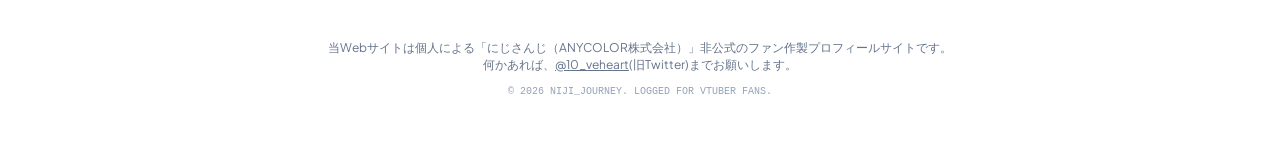
==== commit 8f746625: "にじきみ準備" ====
--- a/index.html
+++ b/index.html
@@ -803,7 +803,7 @@
           data-description="Now Loading…"
           >
           <div class="report-image">
-            <img src="images/knmc@live.jpeg" alt="虚空狂宴" />
+            <img src="images/knmc@live.jpeg" alt="Now Loading" />
             <span class="report-label">LIVE</span>
           </div>
           <div class="report-content">
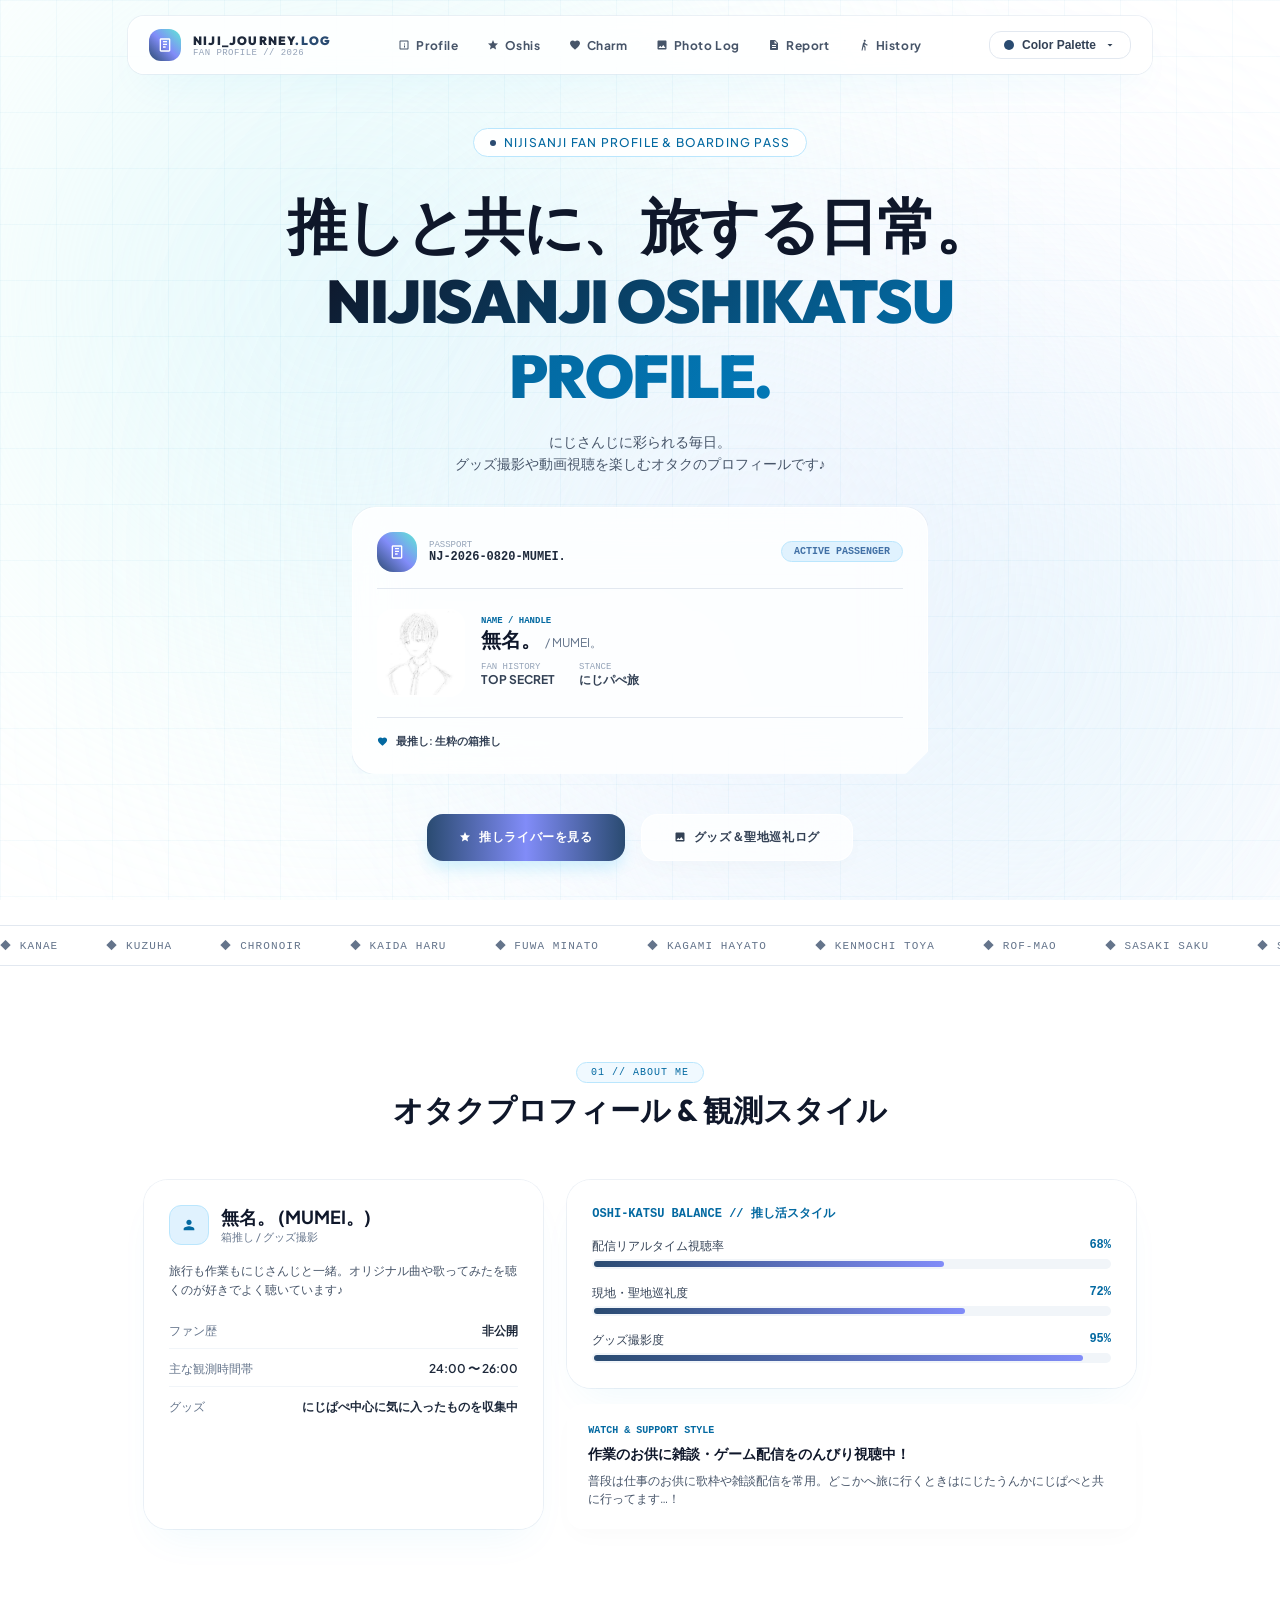
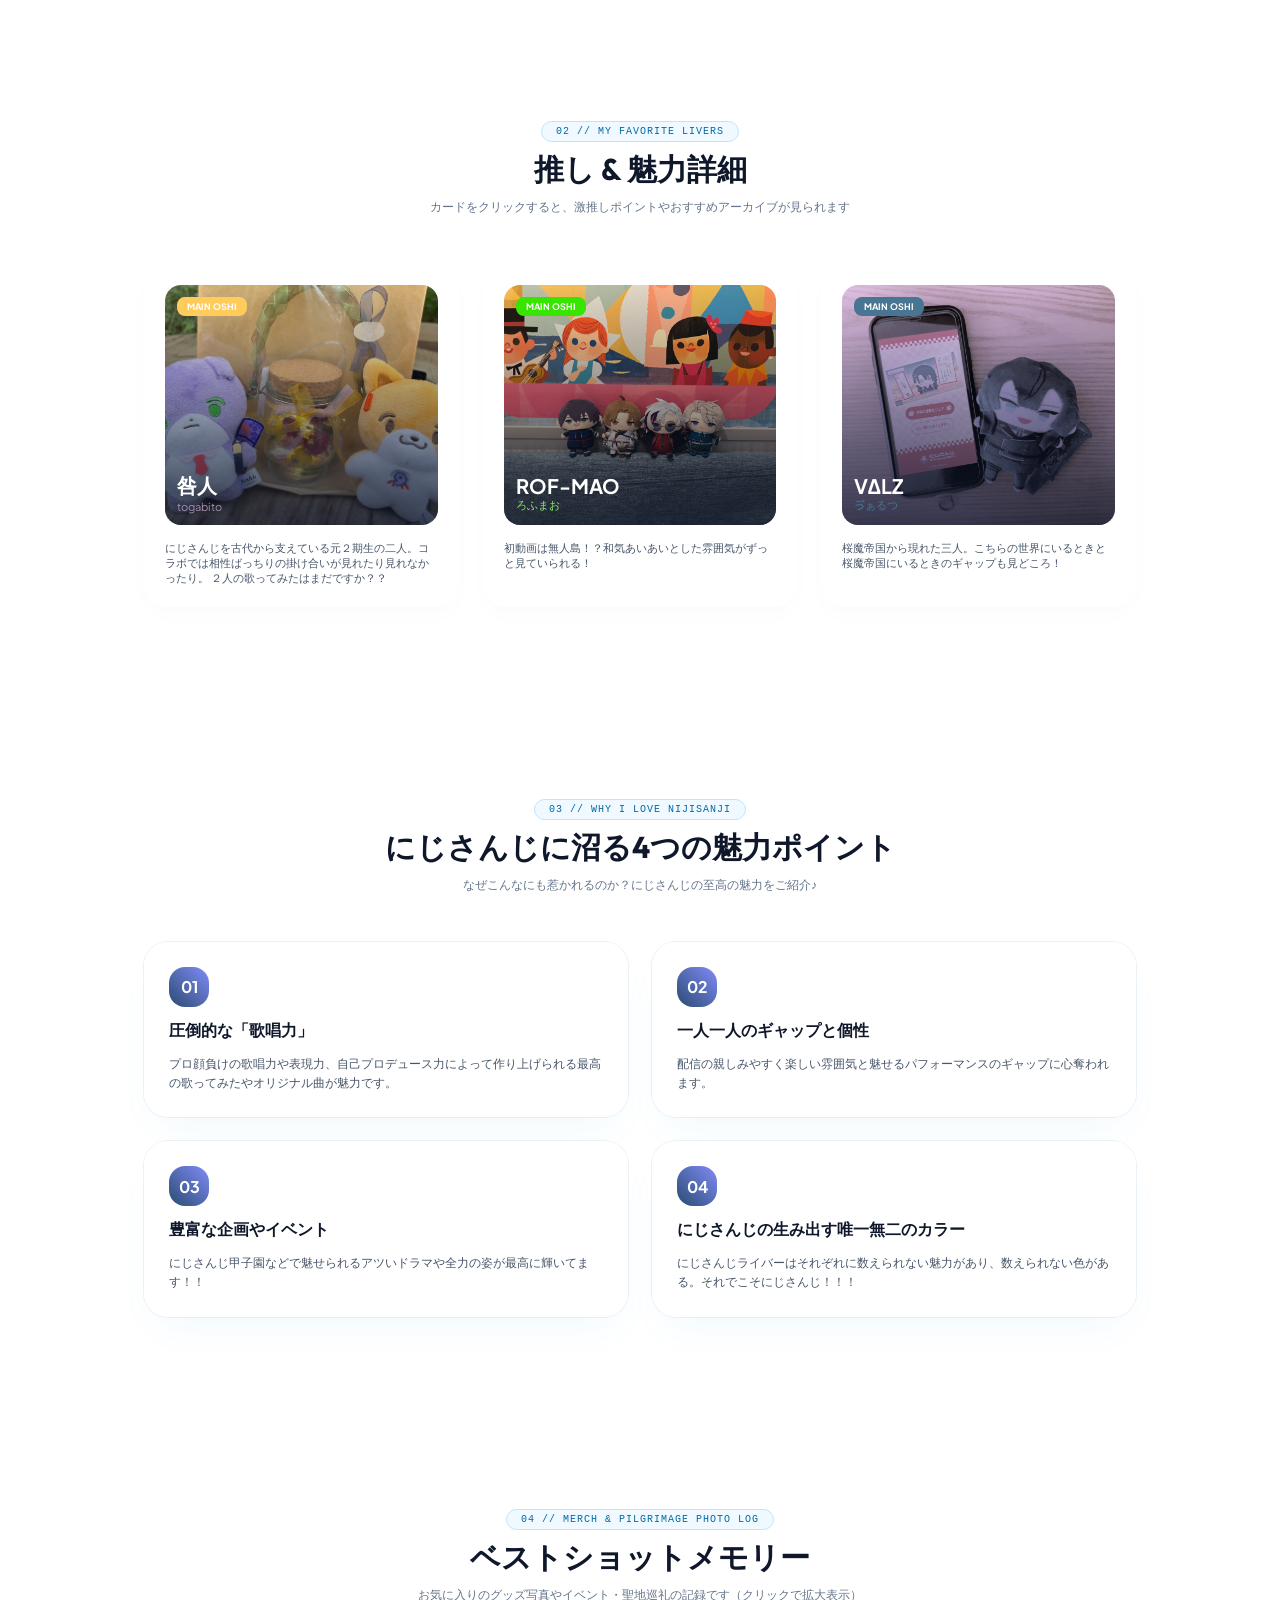
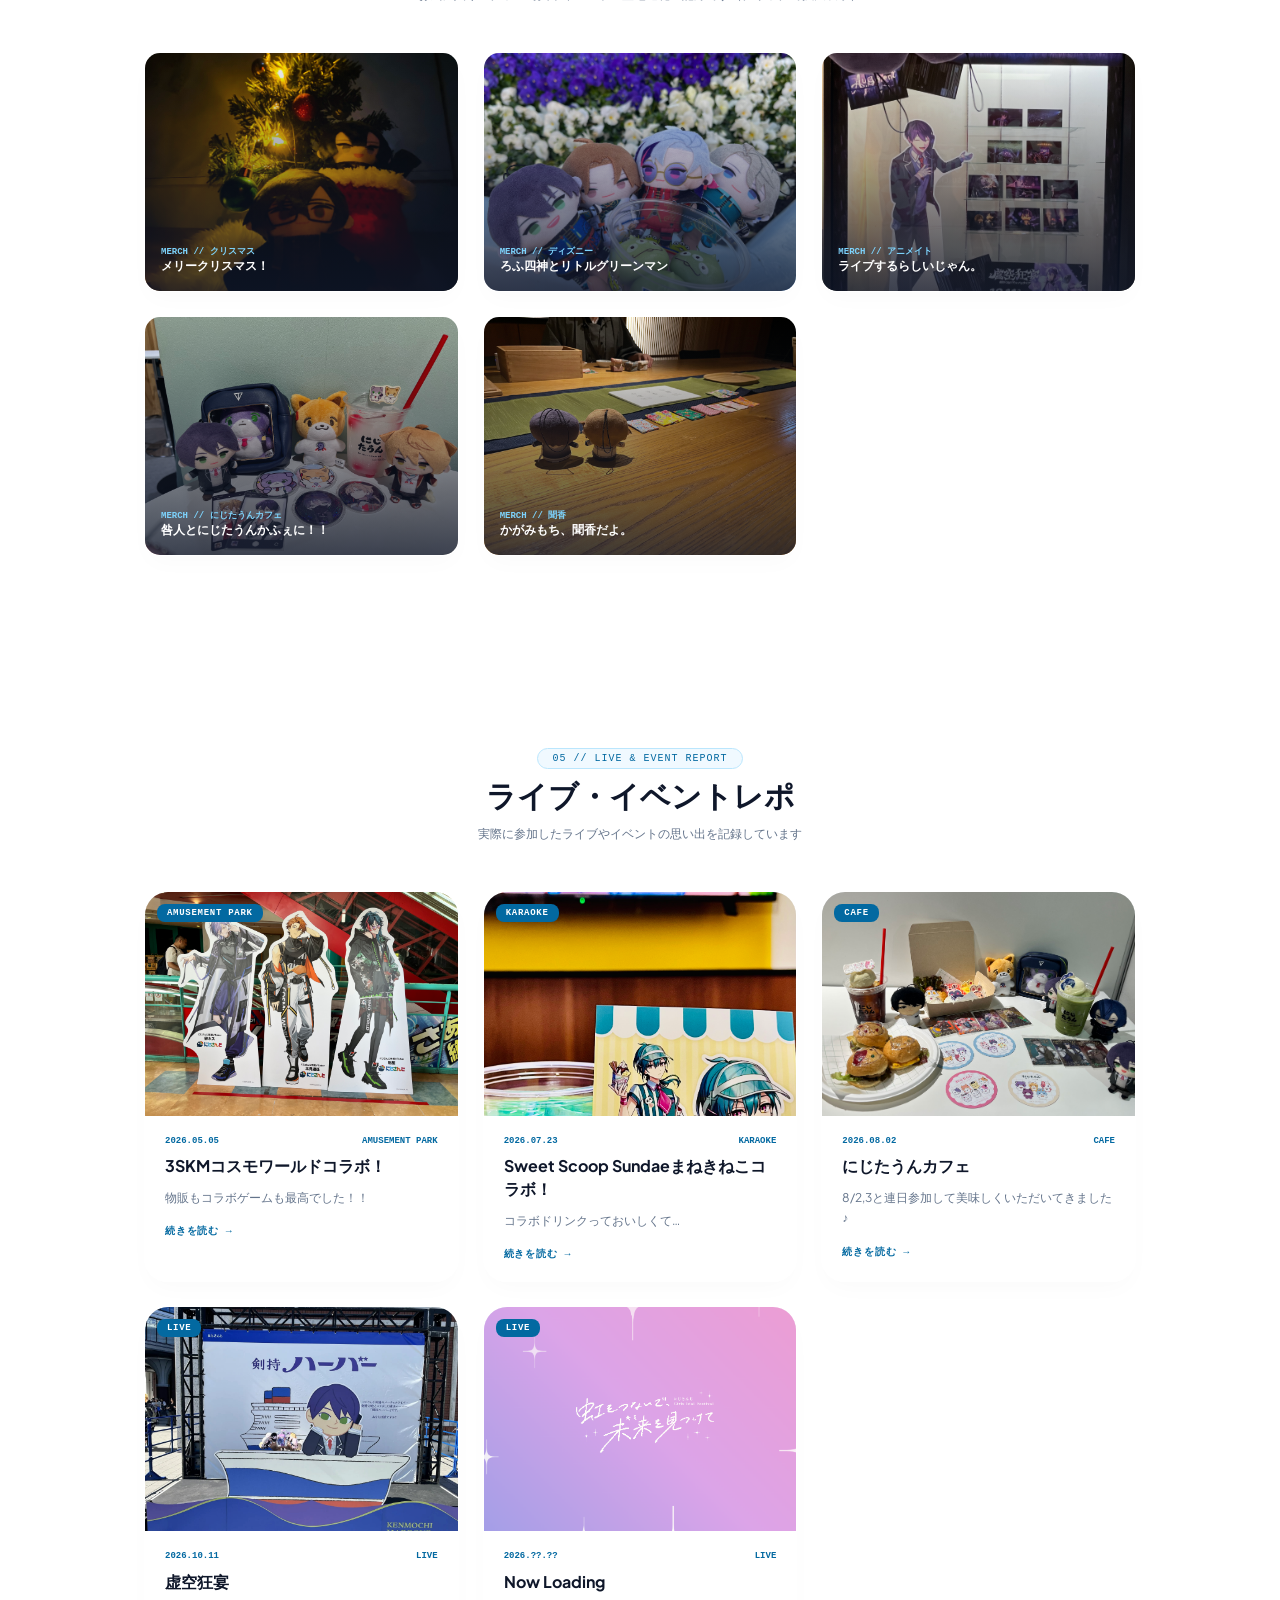
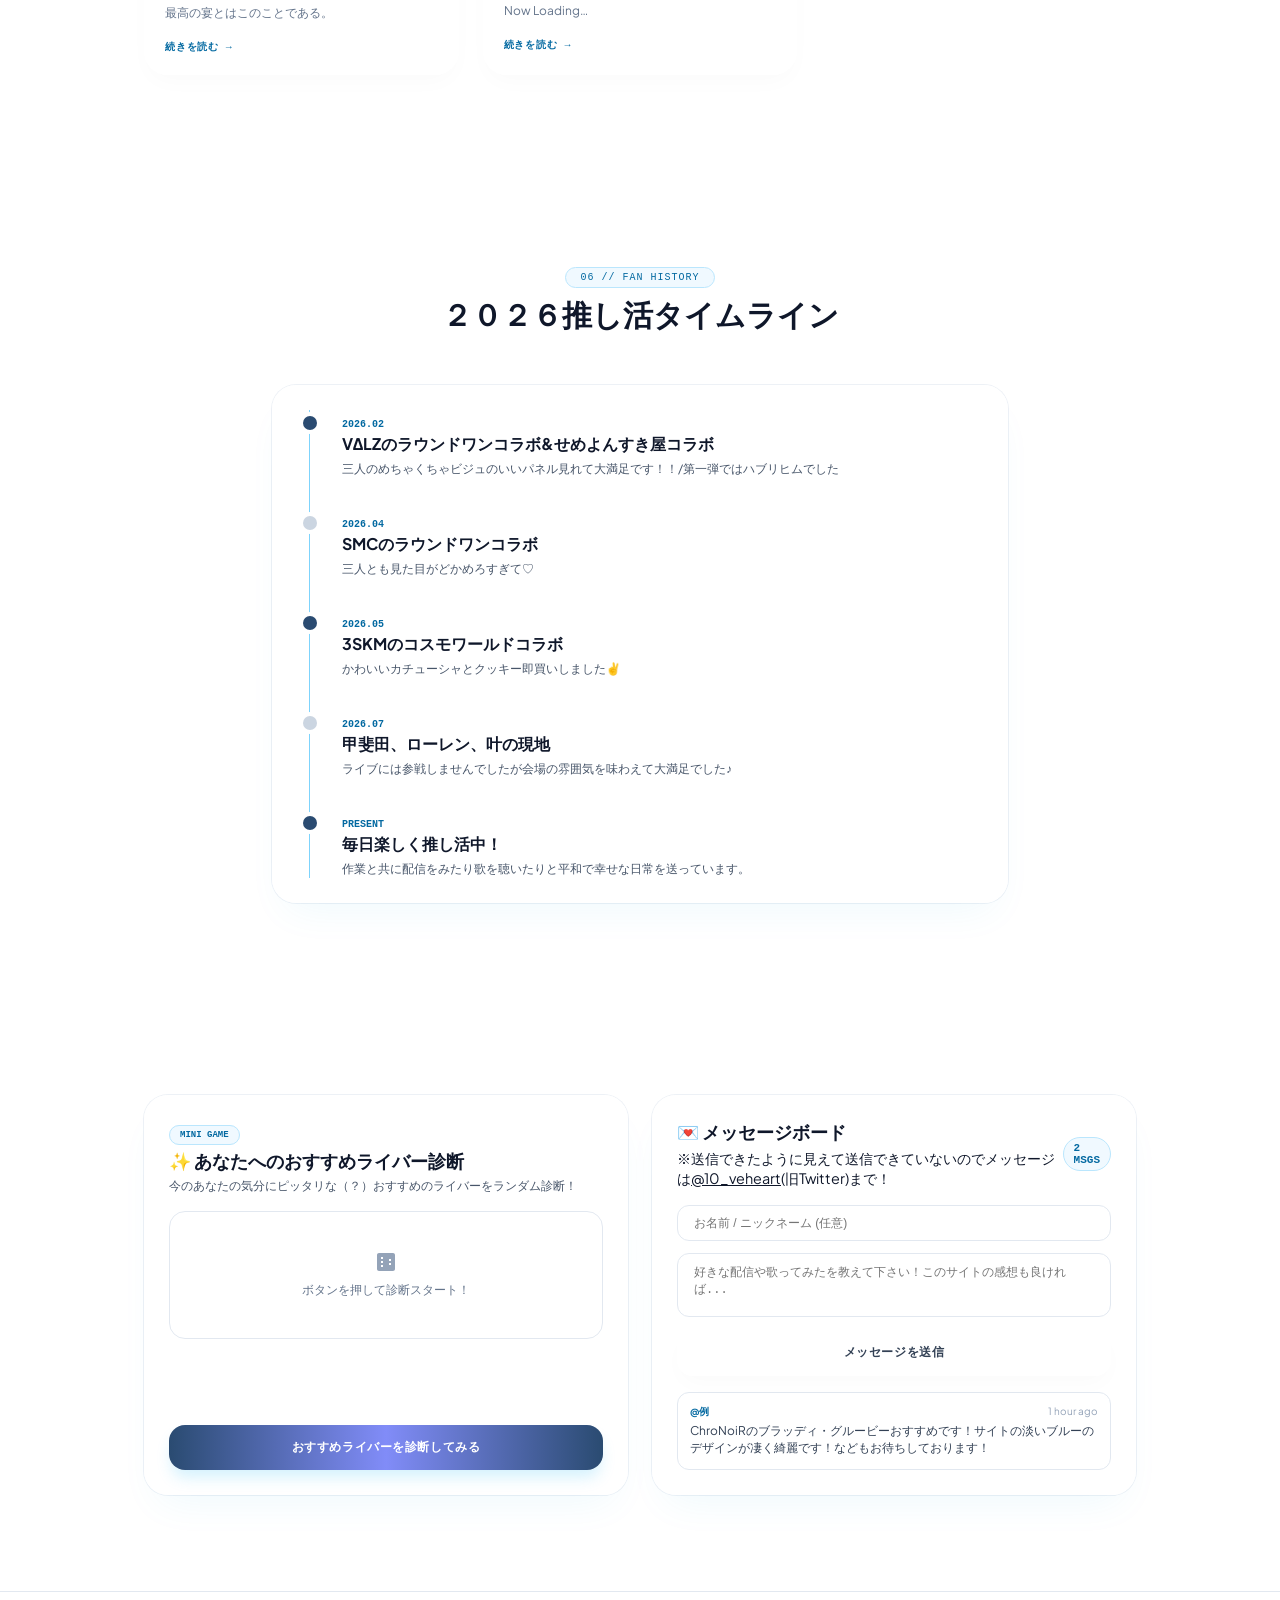
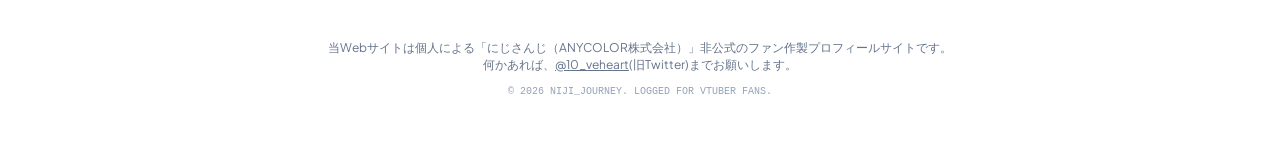
==== commit 68593ea2: "にじきみ準備" ====
--- a/index.html
+++ b/index.html
@@ -775,11 +775,11 @@
           data-title="虚空狂宴"
           data-date="2026.10.11"
           data-type="LIVE"
-          data-image="images/knmc@live.jpeg"
+          data-image="images/kokufes1011.png"
           data-description="10/11に開催された剣持刀也リアルソロライブ虚空狂宴に参戦してきました！！横浜のK-ARENAという事もありたくさんのファンが会場に集まっていてにじさんじリスナーがこんなにもたくさんいるのだと実感させられました。朝早くから黒と紫の人間がたくさん集まっていて虚空教という宗教の集会を行うと言われても違和感を持たないほどの統一感！会場では永遠とアンゴラやオリ曲が流れていて開場前からとても楽しかったです！アイツ（剣持の着ぐるみ）の囲いはなんと２時間前から！その結果自作の夜風ユイちゃんぱぺをダヨーに持ってもらえました♪ライブの詳しい事はまた後日更新しますのでしばしお待ちください。"
-          >
+        >
           <div class="report-image">
-            <img src="images/knmc@live.jpeg" alt="虚空狂宴" />
+            <img src="images/knmcha-ba-.jpeg" alt="虚空狂宴" />
             <span class="report-label">LIVE</span>
           </div>
           <div class="report-content">
@@ -799,11 +799,11 @@
           data-title="Now Loading"
           data-date="2026.??.??"
           data-type="LIVE"
-          data-image="images/knmc@live.jpeg"
+          data-image="images/njkm.png"
           data-description="Now Loading…"
-          >
+        >
           <div class="report-image">
-            <img src="images/knmc@live.jpeg" alt="Now Loading" />
+            <img src="images/njkm.png" alt="Now Loading" />
             <span class="report-label">LIVE</span>
           </div>
           <div class="report-content">
@@ -1044,9 +1044,7 @@
           id="reportModalClose"
           class="report-modal-close"
           aria-label="閉じる"
-        >
-
-        </button>
+        ></button>
         <img id="reportModalImage" class="report-modal-image" src="" alt="" />
         <div class="report-modal-body">
           <div class="report-modal-meta">
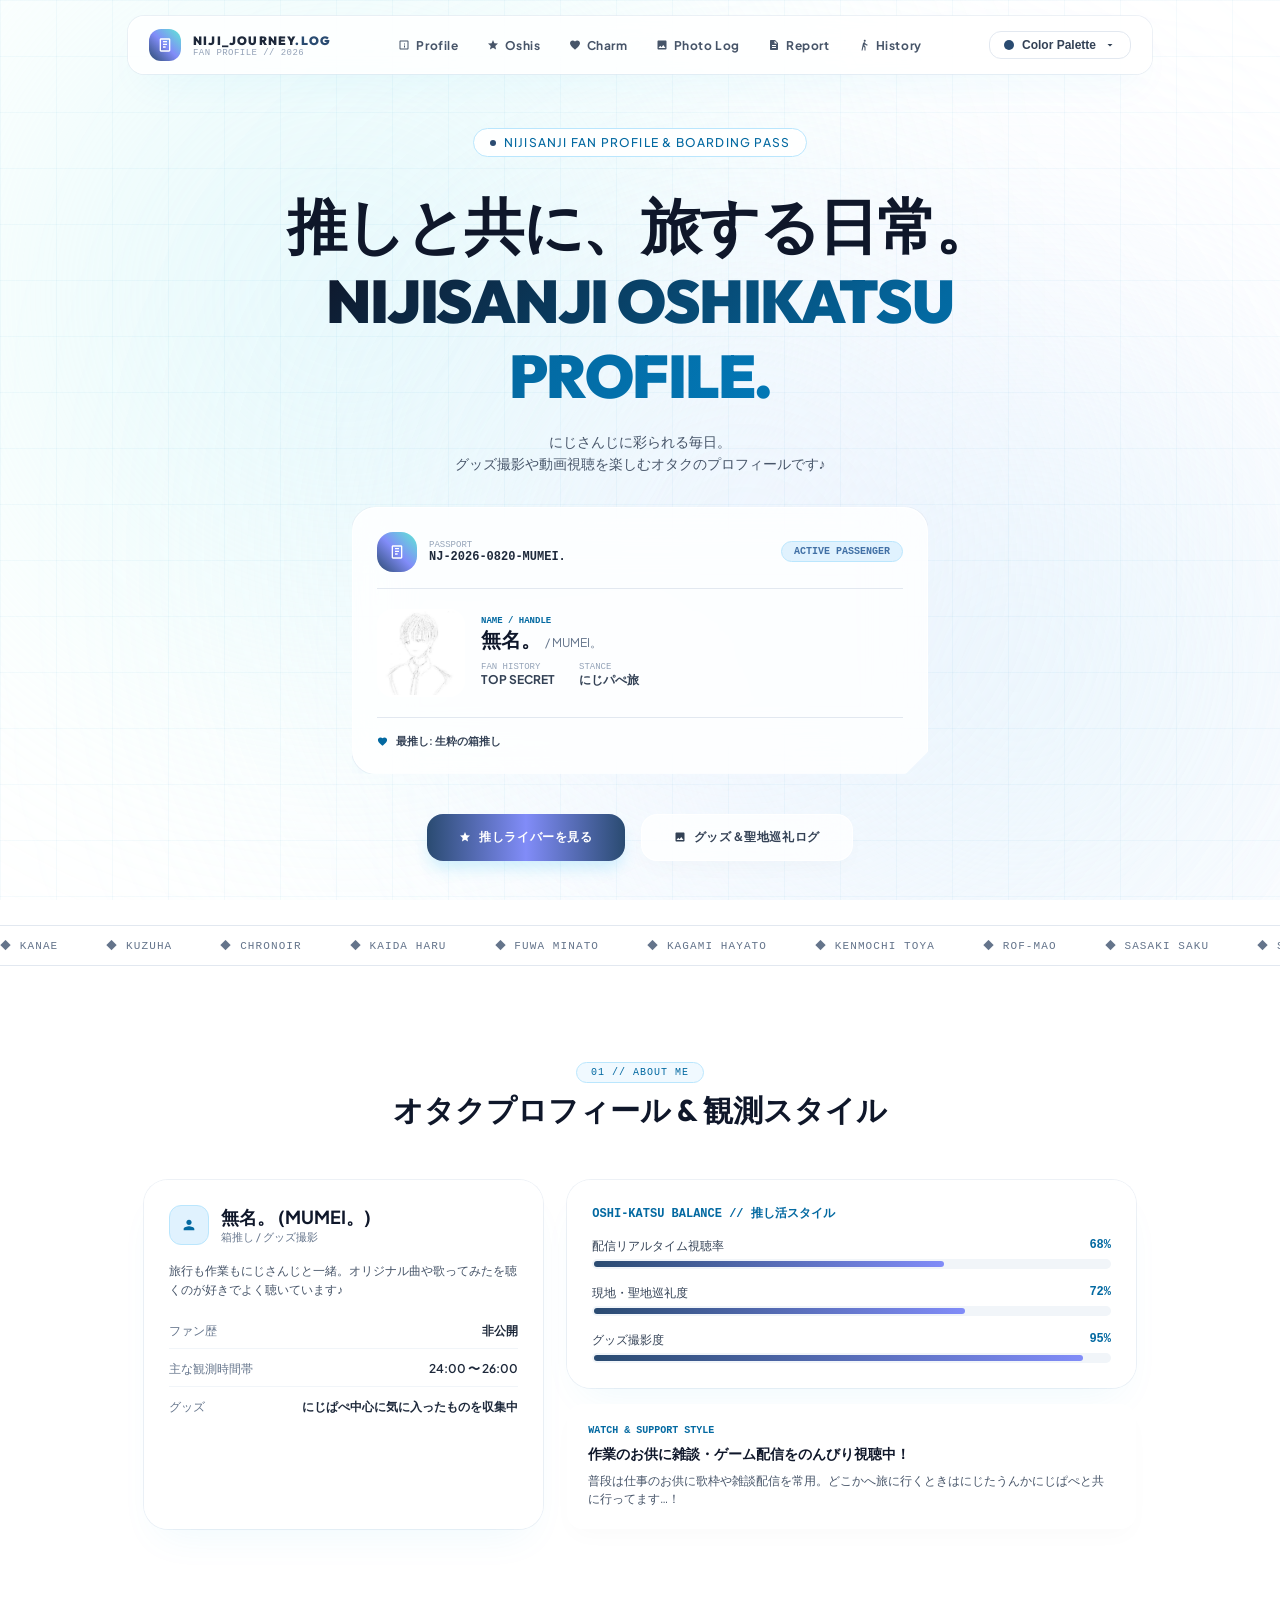
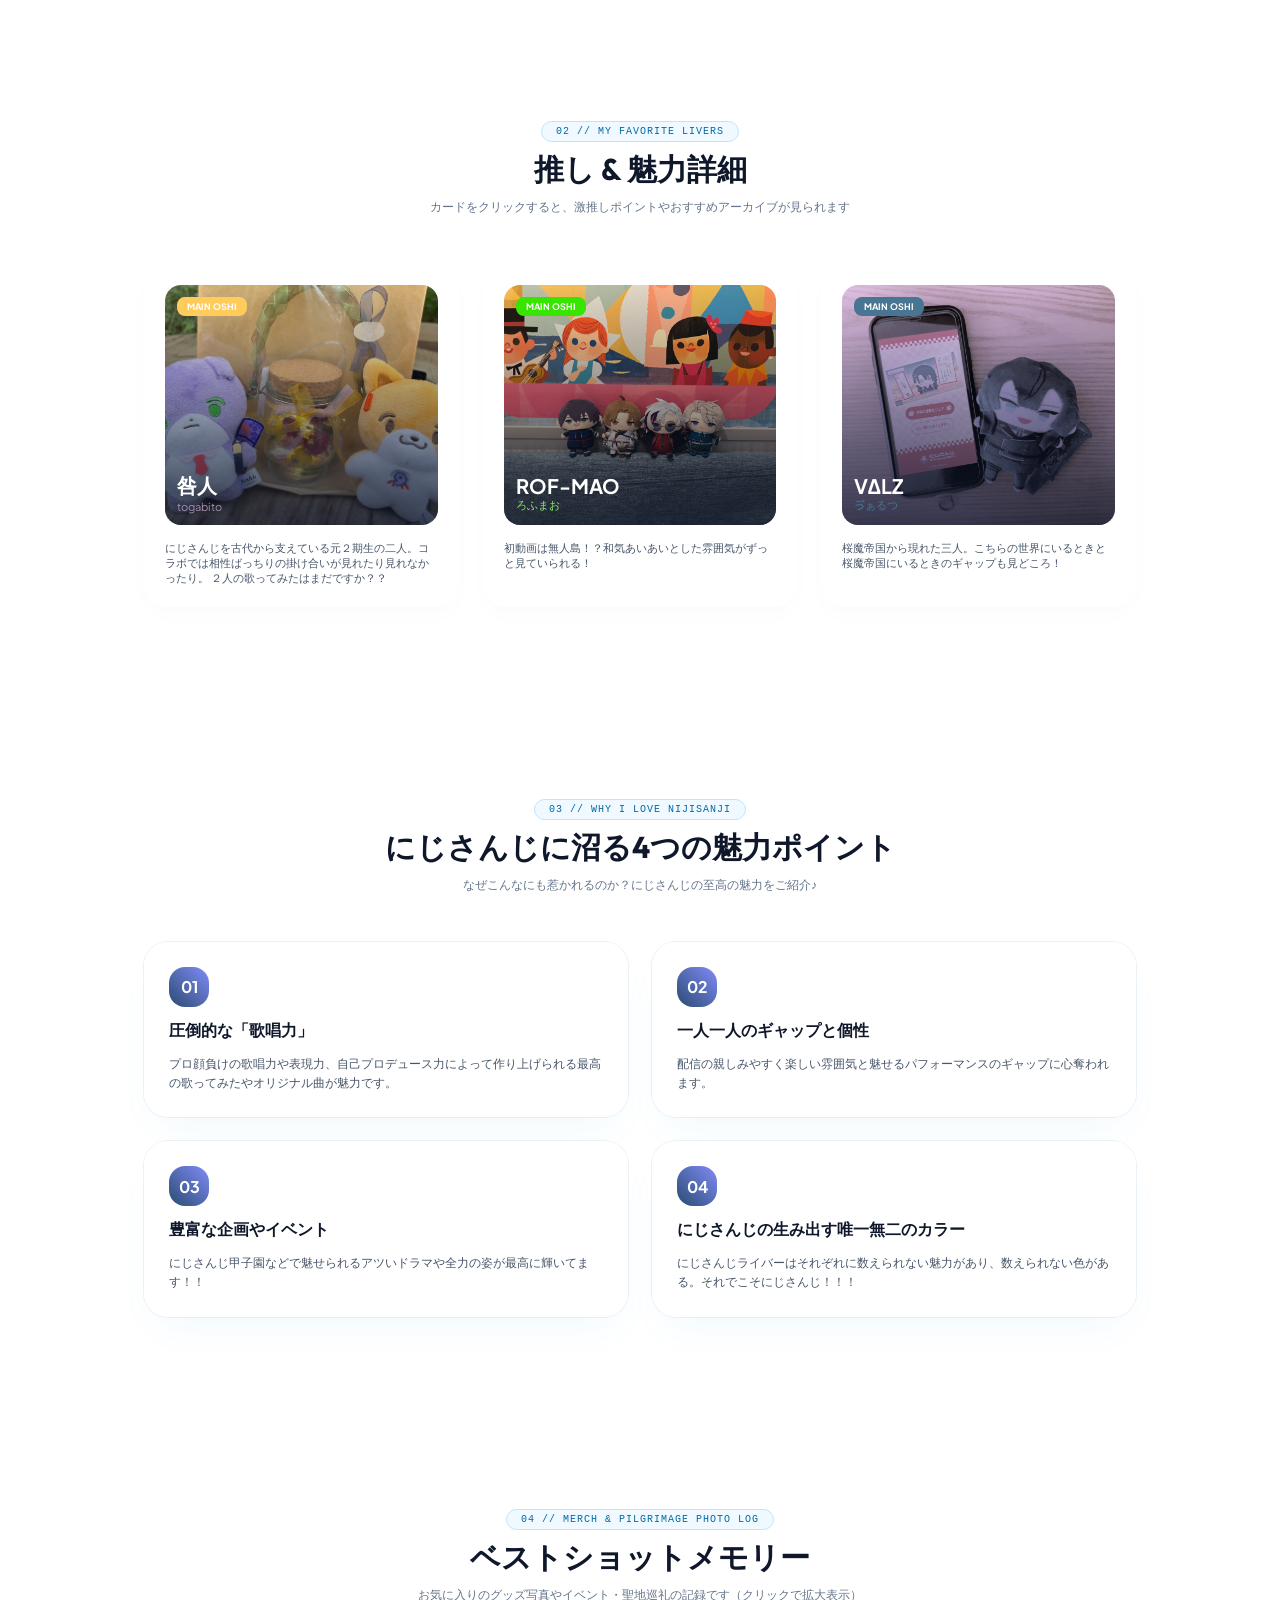
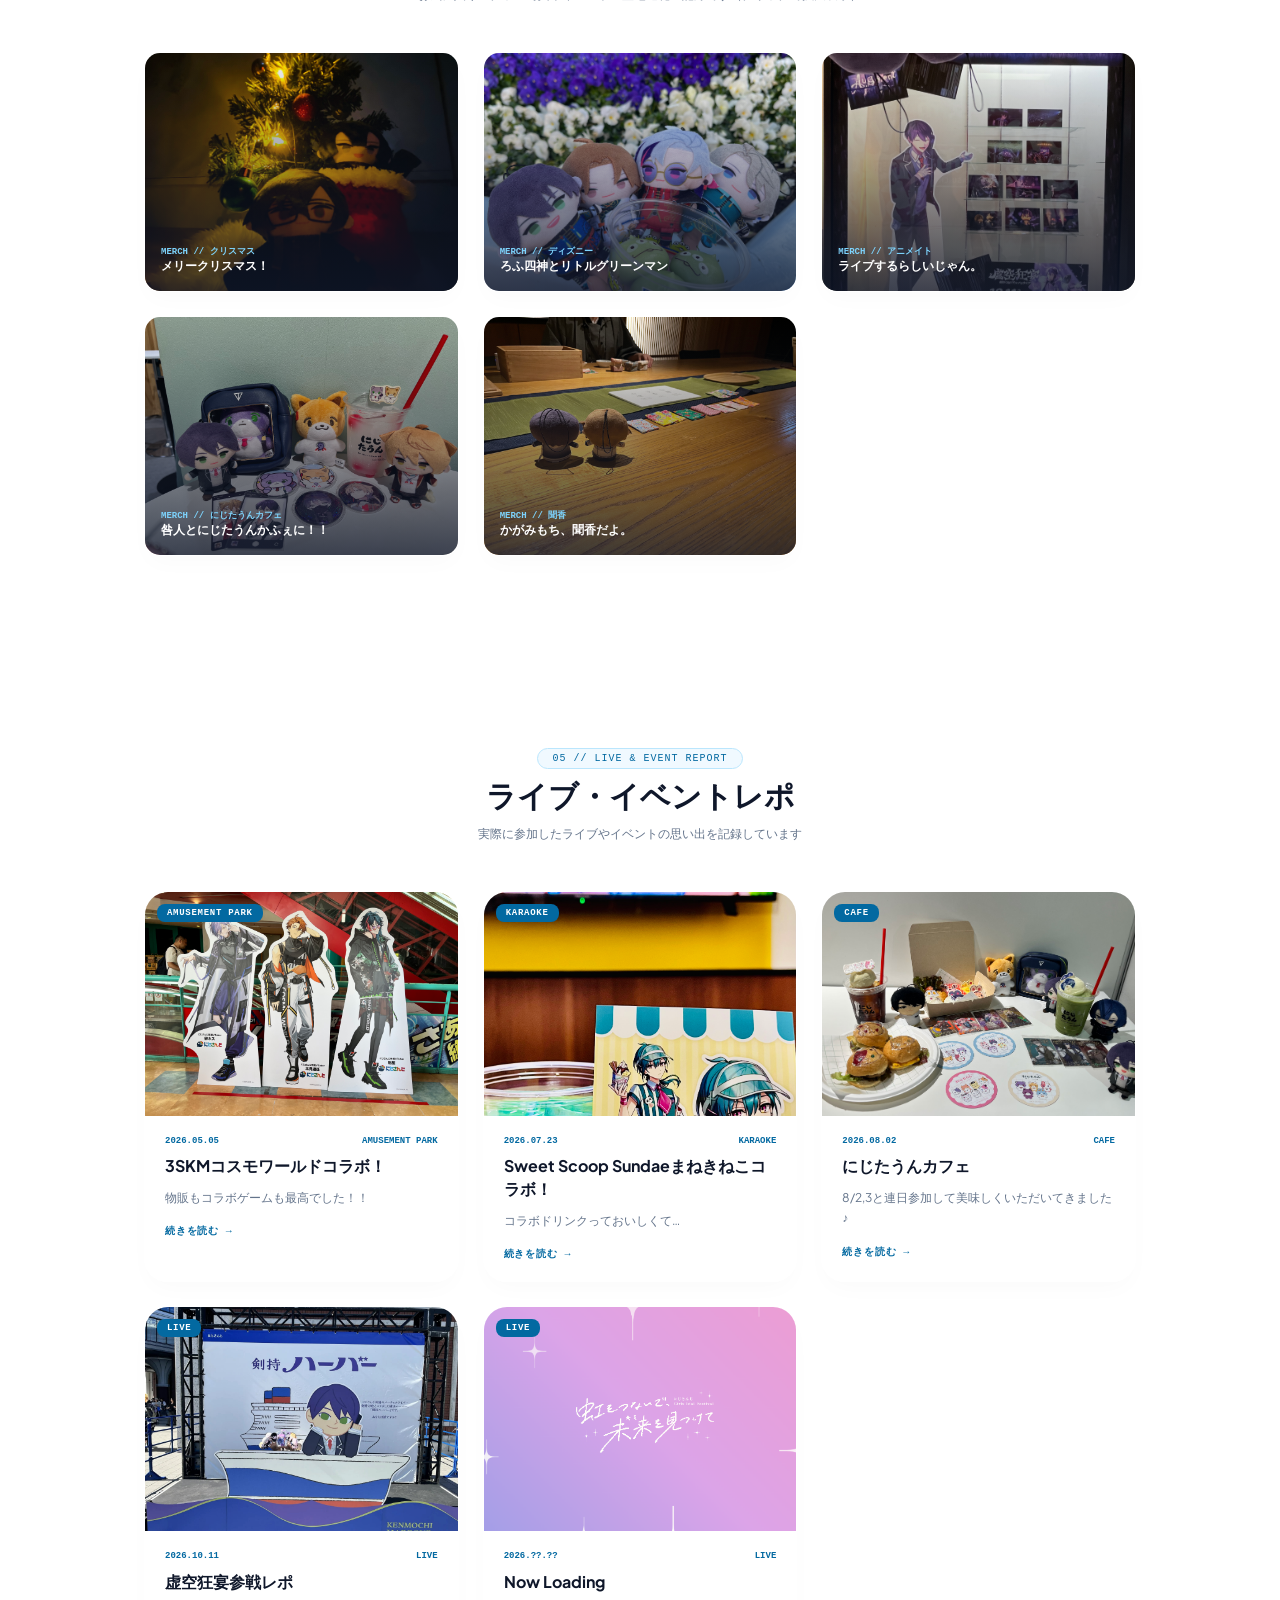
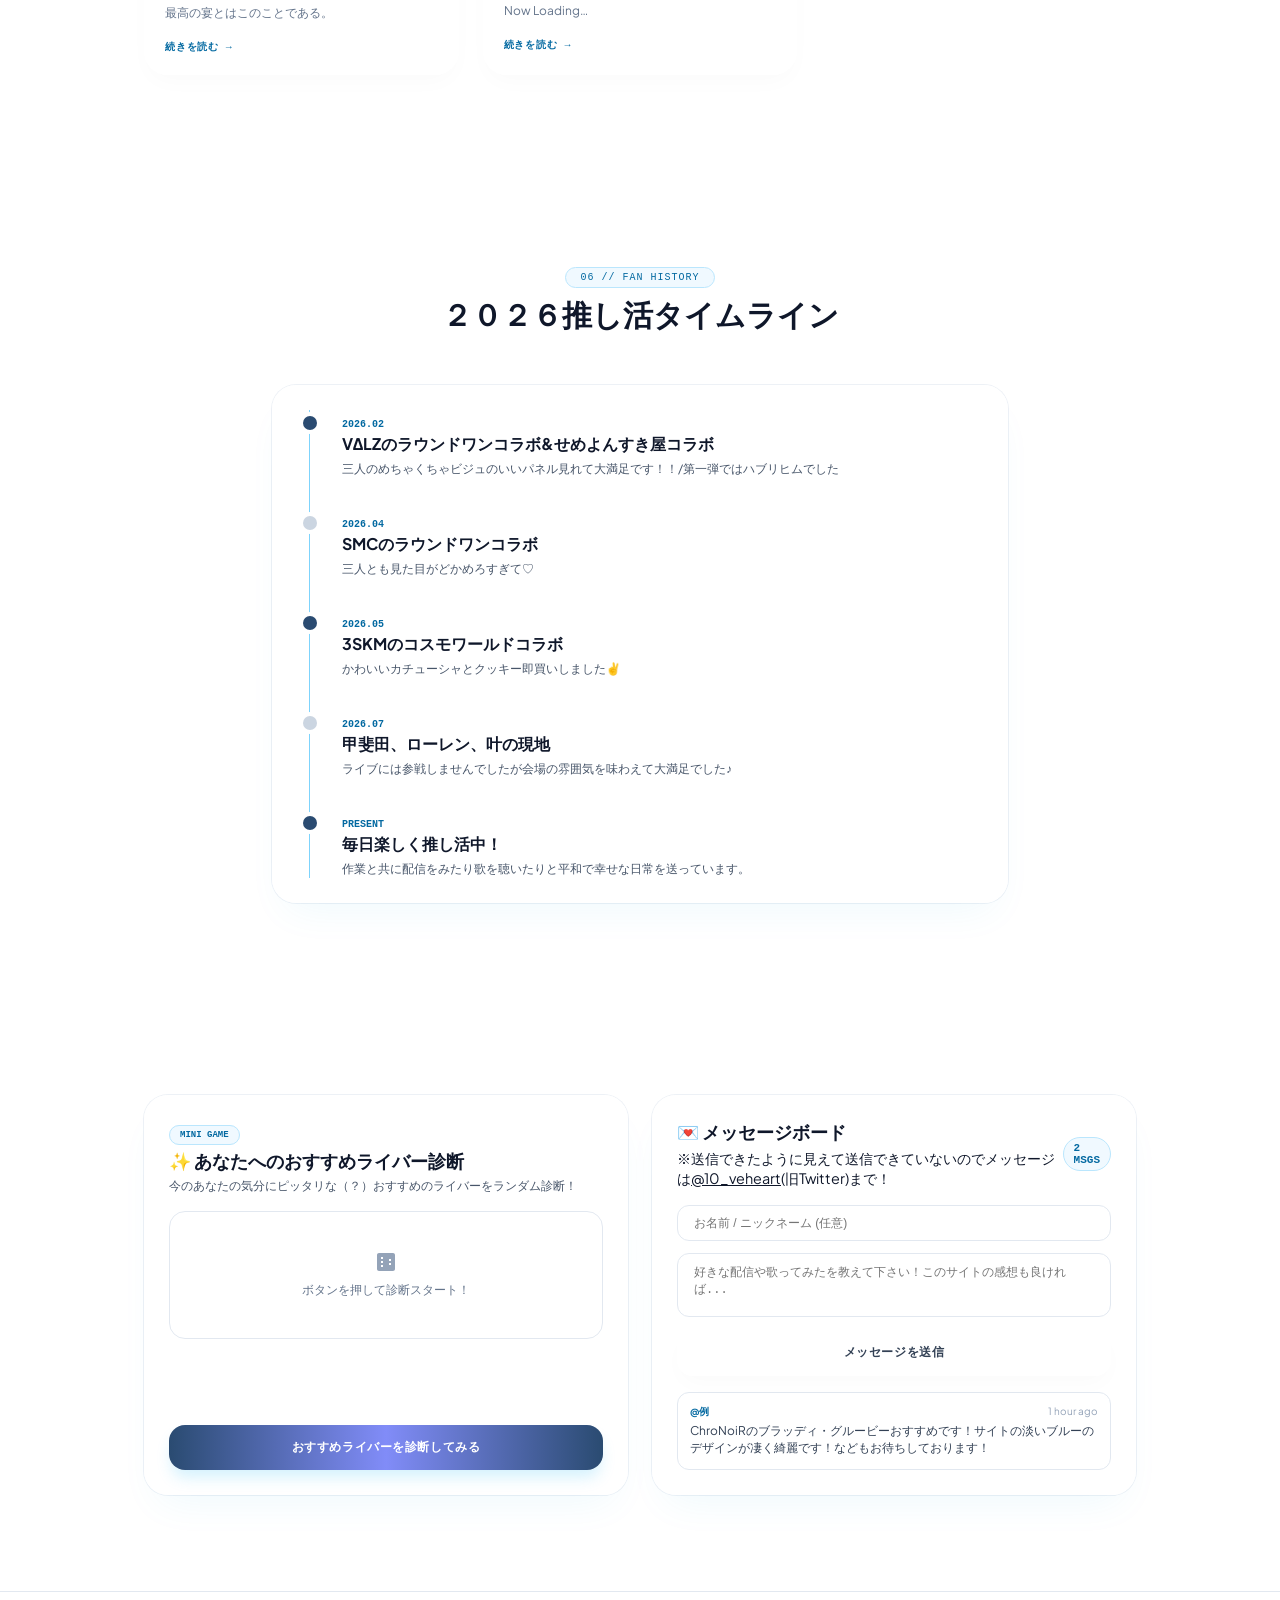
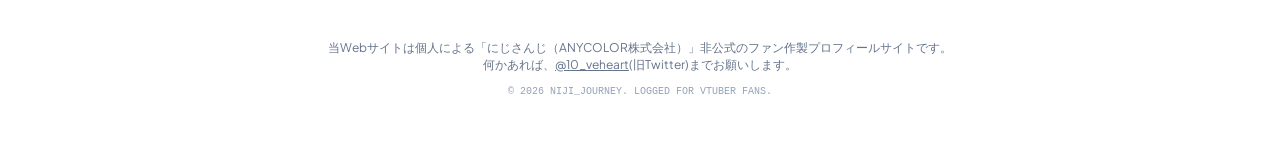
==== commit c162f622: "虚空" ====
--- a/index.html
+++ b/index.html
@@ -787,7 +787,7 @@
               <span>2026.10.11</span>
               <span>LIVE</span>
             </div>
-            <h3>虚空狂宴</h3>
+            <h3>虚空狂宴参戦レポ</h3>
             <p>最高の宴とはこのことである。</p>
             <span class="report-more">続きを読む &rarr;</span>
           </div>
